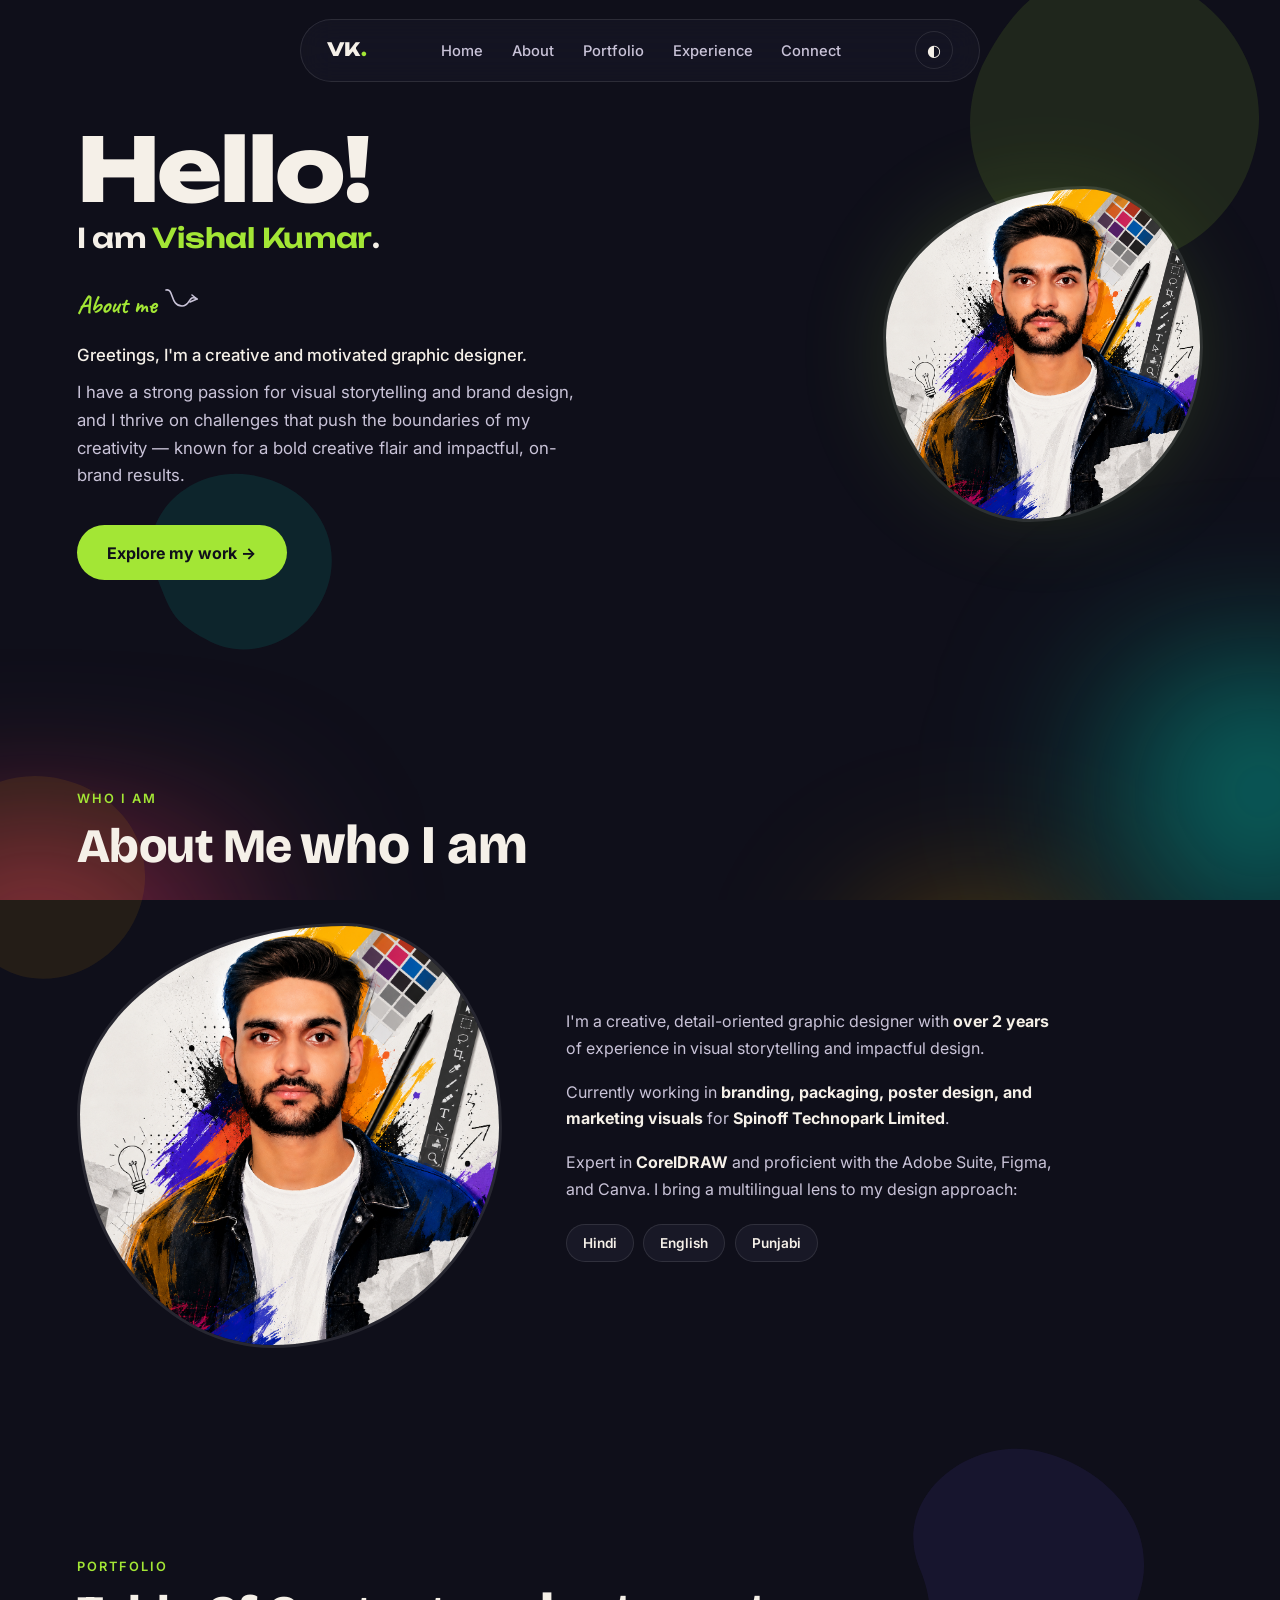
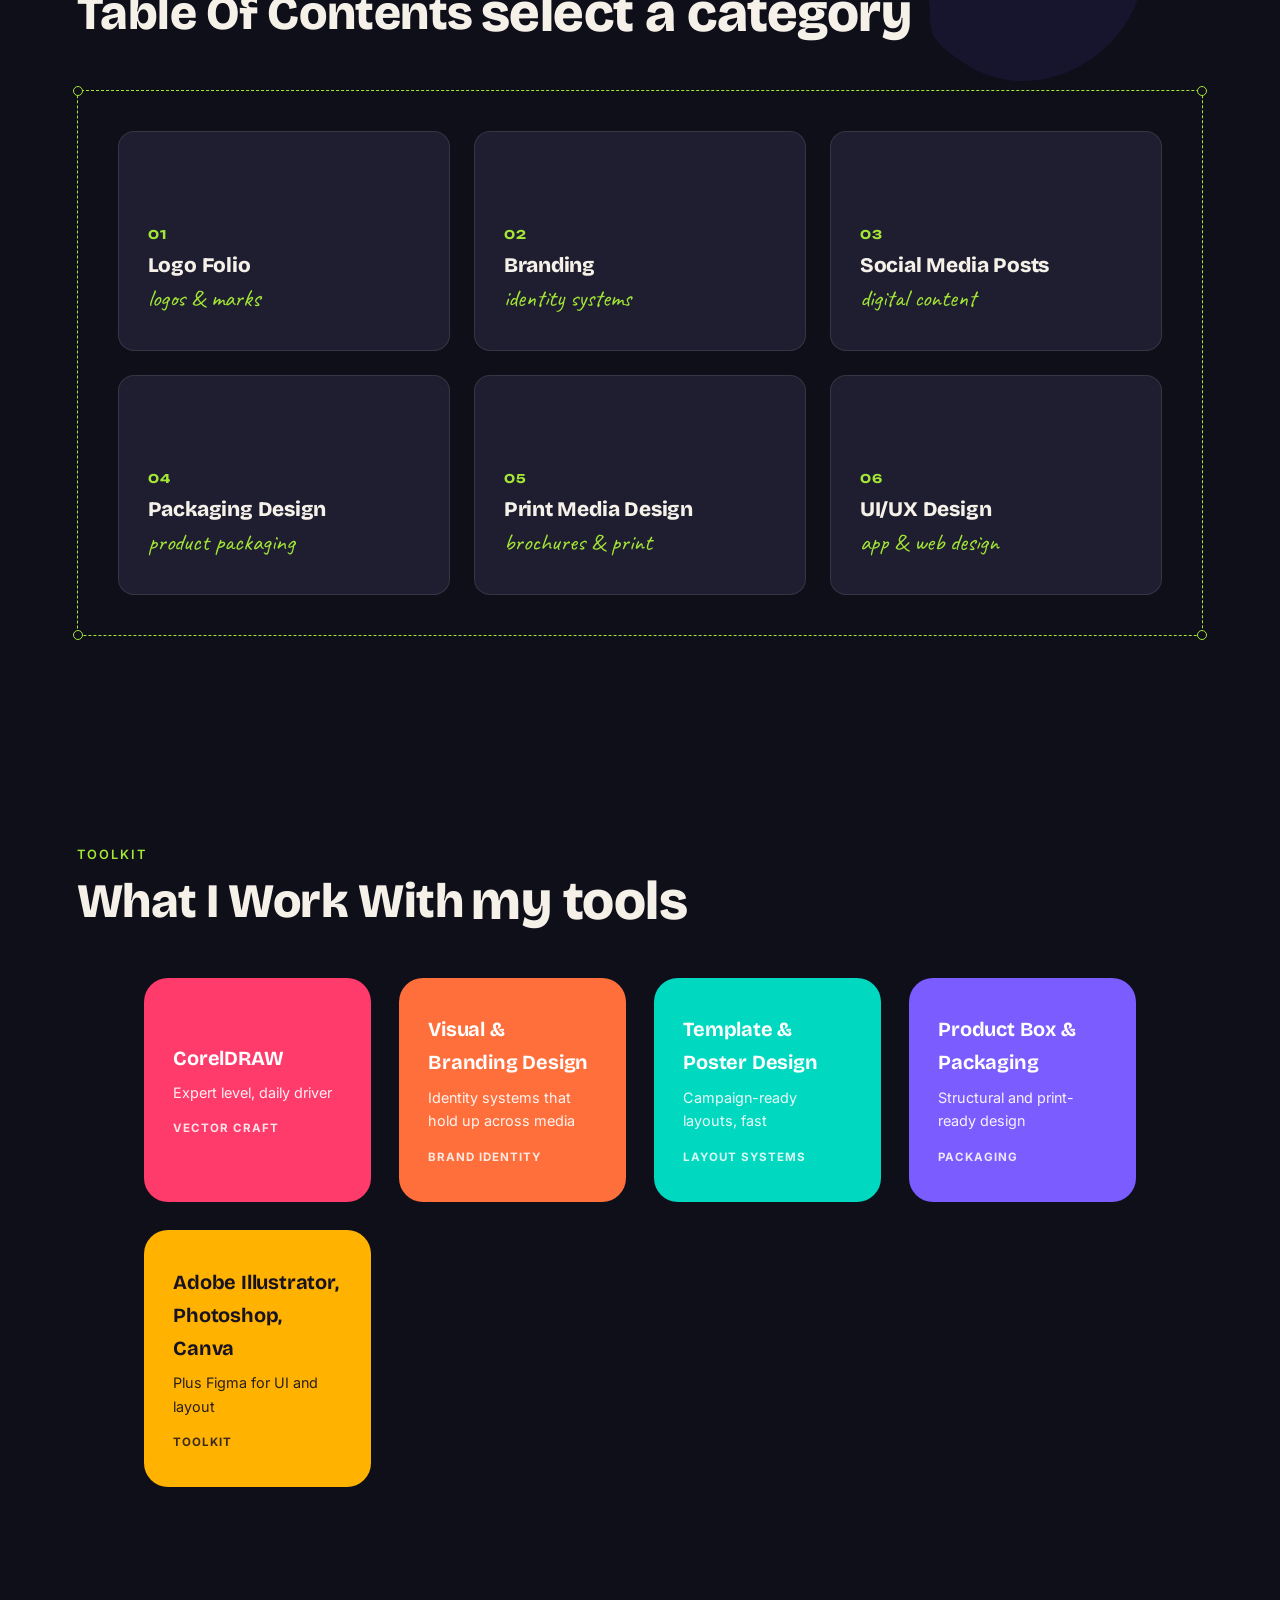
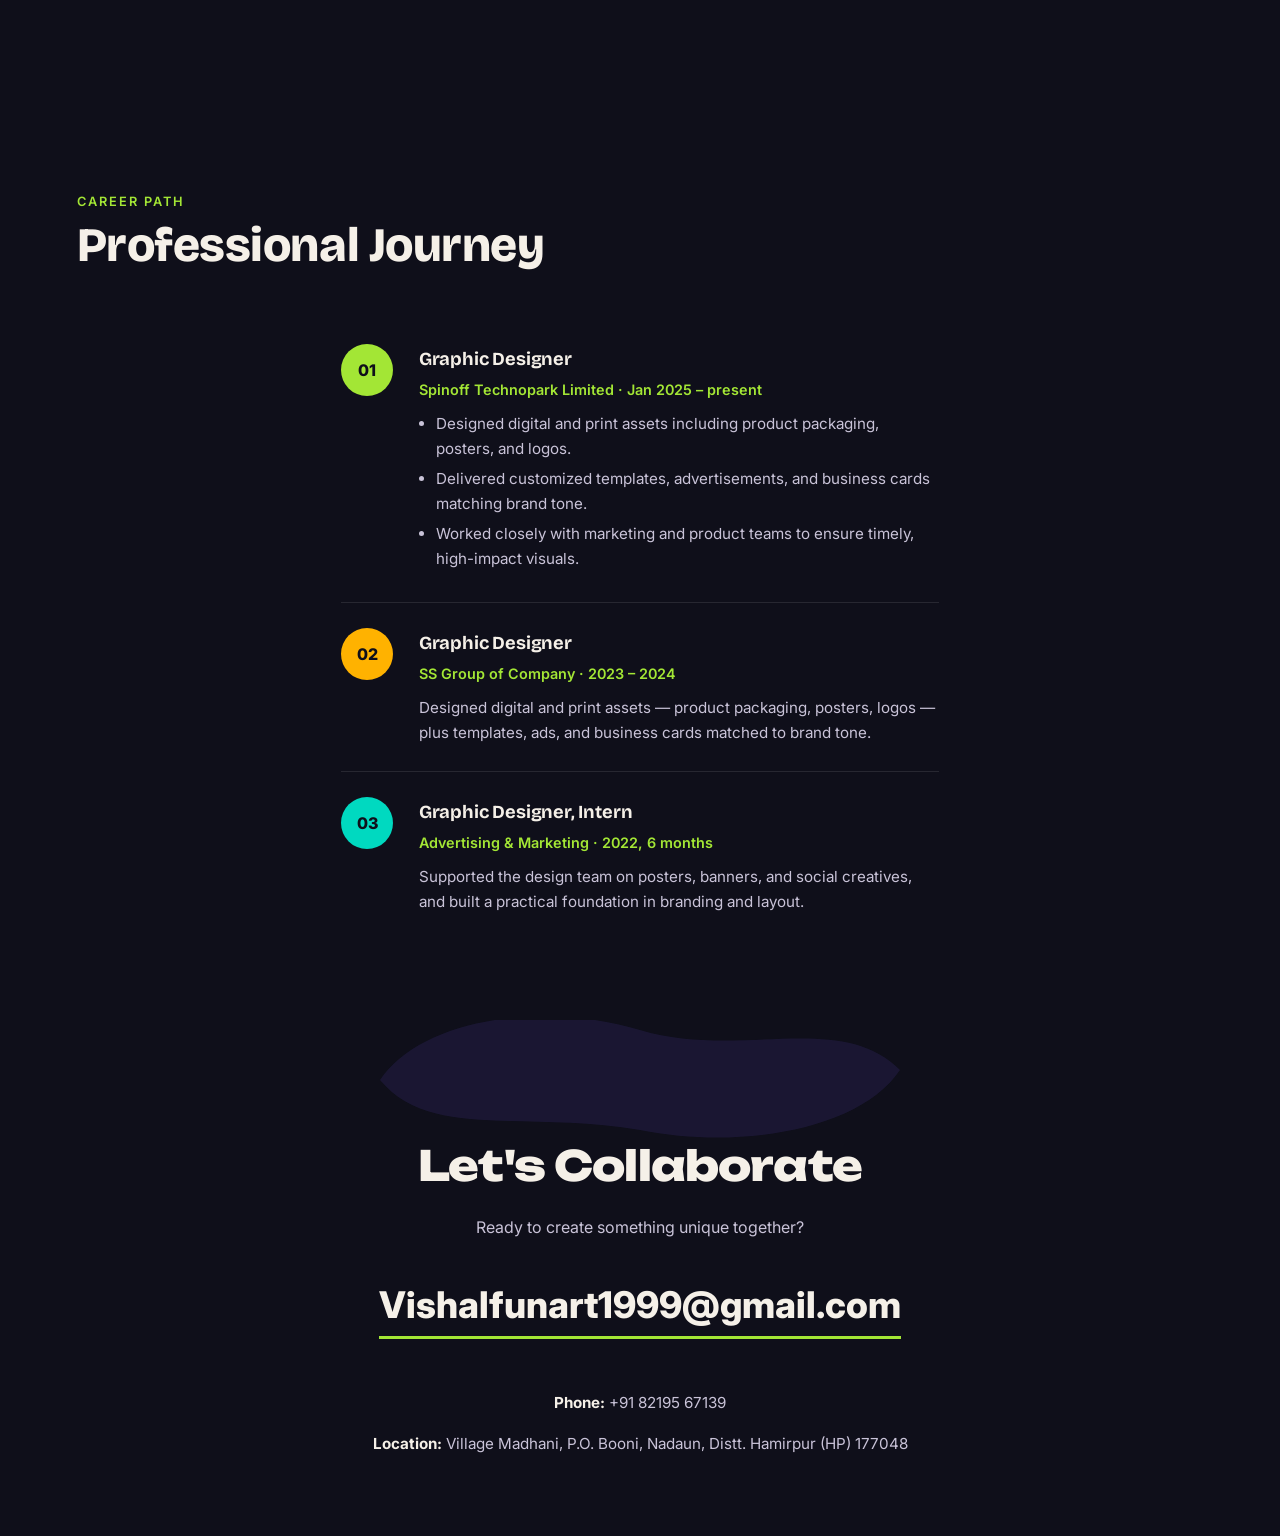
==== index.html @ ee41c8f8 "initial commit" ====
<!DOCTYPE html>
<html lang="en">
<head>
<meta charset="UTF-8">
<meta name="viewport" content="width=device-width, initial-scale=1.0">
<title>Vishal Kumar — Graphic Designer</title>
<link rel="preconnect" href="https://fonts.googleapis.com">
<link rel="preconnect" href="https://fonts.gstatic.com" crossorigin>
<link href="https://fonts.googleapis.com/css2?family=Bricolage+Grotesque:opsz,wght@12..96,400;12..96,600;12..96,800&family=Unbounded:wght@500;700;800&family=Caveat:wght@600;700&family=Inter:wght@400;500;600&display=swap" rel="stylesheet">
<link rel="stylesheet" href="styles.css">
</head>
<body>

<div class="bg-blobs" aria-hidden="true">
  <div class="bg-blob b1"></div>
  <div class="bg-blob b2"></div>
  <div class="bg-blob b3"></div>
  <div class="bg-blob b4"></div>
  <div class="bg-blob b5"></div>
</div>

<nav>
  <div class="logo funky">VK<span>.</span></div>
  <ul class="nav-links">
    <li><a href="index.html">Home</a></li>
    <li><a href="#about">About</a></li>
    <li><a href="#portfolio">Portfolio</a></li>
    <li><a href="#experience">Experience</a></li>
    <li><a href="#connect">Connect</a></li>
  </ul>
  <button class="theme-toggle" id="themeBtn" aria-label="Toggle light and dark mode">◐</button>
</nav>

<section id="home">
  <svg class="blob-decor" style="top:-60px;right:-80px;width:420px;height:420px;" viewBox="0 0 400 400"><path d="M40,120 C10,190 40,270 120,300 C200,330 280,280 300,200 C320,120 260,40 180,30 C110,22 70,60 40,120 Z" fill="var(--green)" opacity="0.12"/></svg>
  <svg class="blob-decor" style="bottom:-40px;left:10%;width:260px;height:260px;" viewBox="0 0 300 300"><path d="M30,150 C10,90 70,30 140,40 C210,50 250,110 230,170 C210,230 140,260 90,230 C50,208 50,200 30,150 Z" fill="var(--teal)" opacity="0.12"/></svg>
  <div class="hero-grid fade-up">
    <div class="hero-text">
      <h1 class="funky hero-title">Hello!</h1>
      <p class="hero-iam funky">I am <span class="name-cycle"><span class="name" style="--i:0">Vishal Kumar</span><span class="name" style="--i:1">विशाल कुमार</span><span class="name" style="--i:2">ਵਿਸ਼ਾਲ ਕੁਮਾਰ</span><span class="name" style="--i:3">وشال کمار</span><span class="name" style="--i:4">विशाल कुमार</span><span class="name" style="--i:5">ヴィシャル・クマール</span></span>.</p>
      <div class="hero-label-row">
        <span class="hero-label">About me</span>
        <svg width="42" height="42" viewBox="0 0 42 42" aria-hidden="true">
          <path d="M4,6 C12,4 8,22 20,22 C29,22 26,10 35,15" fill="none" stroke="var(--text-dim)" stroke-width="1.6" stroke-linecap="round"/>
          <path d="M30,11 L35,15 L28,18" fill="none" stroke="var(--text-dim)" stroke-width="1.6" stroke-linecap="round" stroke-linejoin="round"/>
        </svg>
      </div>
      <p class="hero-desc">Greetings, I'm a creative and motivated graphic designer.</p>
      <p class="hero-sub">I have a strong passion for visual storytelling and brand design, and I thrive on challenges that push the boundaries of my creativity — known for a bold creative flair and impactful, on-brand results.</p>
      <a href="#portfolio" class="cta-btn">Explore my work →</a>
    </div>
    <div class="hero-photo-wrap">
      <div class="hero-glow"></div>
      <div class="hero-photo">
        <img src="headshot.png" alt="Portrait of Vishal Kumar">
      </div>
    </div>
  </div>
</section>

<section id="about">
  <svg class="blob-decor" style="top:10%;left:-100px;width:300px;height:300px;" viewBox="0 0 300 300"><path d="M40,150 C20,90 80,30 150,40 C220,50 260,110 240,170 C220,230 150,260 100,230 C60,208 60,210 40,150 Z" fill="var(--amber)" opacity="0.1"/></svg>
  <div class="section-header fade-up">
    <p class="eyebrow">Who I am</p>
    <h2>About Me <span class="script-label">who I am</span></h2>
  </div>
  <div class="about-grid fade-up">
    <div class="blob-frame">
      <img src="headshot.png" alt="Portrait of Vishal Kumar">
    </div>
    <div class="about-copy">
      <p>I'm a creative, detail-oriented graphic designer with <strong>over 2 years</strong> of experience in visual storytelling and impactful design.</p>
      <p>Currently working in <strong>branding, packaging, poster design, and marketing visuals</strong> for <strong>Spinoff Technopark Limited</strong>.</p>
      <p>Expert in <strong>CorelDRAW</strong> and proficient with the Adobe Suite, Figma, and Canva. I bring a multilingual lens to my design approach:</p>
      <div class="langs">
        <span class="lang-pill">Hindi</span>
        <span class="lang-pill">English</span>
        <span class="lang-pill">Punjabi</span>
      </div>
    </div>
  </div>
</section>

<section id="portfolio">
  <svg class="blob-decor" style="top:-20px;right:5%;width:350px;height:350px;" viewBox="0 0 400 400"><path d="M60,180 C30,100 120,30 200,50 C280,70 340,140 310,220 C280,300 180,340 110,290 C50,250 90,250 60,180 Z" fill="var(--purple)" opacity="0.1"/></svg>
  <div class="section-header fade-up">
    <p class="eyebrow">Portfolio</p>
    <h2>Table Of Contents <span class="script-label">select a category</span></h2>
  </div>
  <div class="selection-frame fade-up">
    <span class="handle tl"></span>
    <span class="handle tr"></span>
    <span class="handle bl"></span>
    <span class="handle br"></span>
    <div class="toc-grid">
      <a href="logo-folio.html" class="toc-card">
        <span class="toc-number">01</span>
        <h3 class="toc-title">Logo Folio</h3>
        <span class="toc-script">logos & marks</span>
      </a>
      <a href="branding.html" class="toc-card">
        <span class="toc-number">02</span>
        <h3 class="toc-title">Branding</h3>
        <span class="toc-script">identity systems</span>
      </a>
      <a href="social-media.html" class="toc-card">
        <span class="toc-number">03</span>
        <h3 class="toc-title">Social Media Posts</h3>
        <span class="toc-script">digital content</span>
      </a>
      <a href="packaging.html" class="toc-card">
        <span class="toc-number">04</span>
        <h3 class="toc-title">Packaging Design</h3>
        <span class="toc-script">product packaging</span>
      </a>
      <a href="print-media.html" class="toc-card">
        <span class="toc-number">05</span>
        <h3 class="toc-title">Print Media Design</h3>
        <span class="toc-script">brochures & print</span>
      </a>
      <a href="ui-ux.html" class="toc-card">
        <span class="toc-number">06</span>
        <h3 class="toc-title">UI/UX Design</h3>
        <span class="toc-script">app & web design</span>
      </a>
    </div>
  </div>
</section>

<section id="skills">
  <div class="section-header fade-up">
    <p class="eyebrow">Toolkit</p>
    <h2>What I Work With <span class="script-label">my tools</span></h2>
  </div>
  <div class="skills-grid fade-up">
    <div class="skill-card">
      <h3>CorelDRAW</h3>
      <p>Expert level, daily driver</p>
      <span class="skill-tag">Vector craft</span>
    </div>
    <div class="skill-card">
      <h3>Visual & Branding Design</h3>
      <p>Identity systems that hold up across media</p>
      <span class="skill-tag">Brand identity</span>
    </div>
    <div class="skill-card">
      <h3>Template & Poster Design</h3>
      <p>Campaign-ready layouts, fast</p>
      <span class="skill-tag">Layout systems</span>
    </div>
    <div class="skill-card">
      <h3>Product Box & Packaging</h3>
      <p>Structural and print-ready design</p>
      <span class="skill-tag">Packaging</span>
    </div>
    <div class="skill-card">
      <h3>Adobe Illustrator, Photoshop, Canva</h3>
      <p>Plus Figma for UI and layout</p>
      <span class="skill-tag">Toolkit</span>
    </div>
  </div>
</section>

<section id="experience">
  <div class="section-header fade-up">
    <p class="eyebrow">Career path</p>
    <h2>Professional Journey</h2>
  </div>
  <div class="timeline fade-up">
    <div class="timeline-item">
      <div class="node">01</div>
      <div class="timeline-content">
        <h3>Graphic Designer</h3>
        <p class="role-meta">Spinoff Technopark Limited · Jan 2025 – present</p>
        <ul class="desc-list">
          <li>Designed digital and print assets including product packaging, posters, and logos.</li>
          <li>Delivered customized templates, advertisements, and business cards matching brand tone.</li>
          <li>Worked closely with marketing and product teams to ensure timely, high-impact visuals.</li>
        </ul>
      </div>
    </div>
    <div class="timeline-item">
      <div class="node">02</div>
      <div class="timeline-content">
        <h3>Graphic Designer</h3>
        <p class="role-meta">SS Group of Company · 2023 – 2024</p>
        <p class="desc">Designed digital and print assets — product packaging, posters, logos — plus templates, ads, and business cards matched to brand tone.</p>
      </div>
    </div>
    <div class="timeline-item">
      <div class="node">03</div>
      <div class="timeline-content">
        <h3>Graphic Designer, Intern</h3>
        <p class="role-meta">Advertising & Marketing · 2022, 6 months</p>
        <p class="desc">Supported the design team on posters, banners, and social creatives, and built a practical foundation in branding and layout.</p>
      </div>
    </div>
  </div>
</section>

<footer id="connect">
  <svg class="blob-decor" style="top:-40px;left:50%;transform:translateX(-50%);width:600px;height:200px;" viewBox="0 0 600 200"><path d="M40,100 C80,40 200,20 300,50 C400,80 500,30 560,90 C520,150 400,170 300,150 C180,130 90,160 40,100 Z" fill="var(--purple)" opacity="0.12"/></svg>
  <div class="footer-inner fade-up">
    <h2 class="funky">Let's Collaborate</h2>
    <p class="sub">Ready to create something unique together?</p>
    <a href="mailto:Vishalfunart1999@gmail.com" class="email-link">Vishalfunart1999@gmail.com</a>
    <p class="contact-meta"><strong>Phone:</strong> +91 82195 67139</p>
    <p class="contact-meta"><strong>Location:</strong> Village Madhani, P.O. Booni, Nadaun, Distt. Hamirpur (HP) 177048</p>
  </div>
</footer>

<script src="script.js"></script>
</body>
</html>
---- styles.css ----
/* ============================================
   VISHAL KUMAR — PORTFOLIO STYLES
   Dark theme + animated blobs + reference layout
   ============================================ */

:root {
  --ink: #0f0f1a;
  --paper: #fdf6ec;
  --green: #a3e635;
  --green-dim: #7cb81a;
  --pink: #ff3b6b;
  --amber: #ffb200;
  --teal: #00d9c0;
  --purple: #7b5cff;
  --orange: #ff6f3c;
  --text: #f5f0e8;
  --text-dim: #c9c3d8;
  --bg: var(--ink);
  --surface: #181826;
  --surface-card: #1e1e30;
  --border: rgba(255, 255, 255, 0.1);
  --tr: 0.4s cubic-bezier(0.4, 0, 0.2, 1);
}

.light {
  --bg: var(--paper);
  --text: #181321;
  --text-dim: #5b5468;
  --surface: #ffffff;
  --surface-card: #f5f0e8;
  --border: rgba(0, 0, 0, 0.08);
}

html { scroll-behavior: smooth; }

* { margin: 0; padding: 0; box-sizing: border-box; }

body {
  background: var(--bg);
  color: var(--text);
  font-family: 'Inter', sans-serif;
  line-height: 1.65;
  overflow-x: hidden;
  transition: background var(--tr), color var(--tr);
}

h1, h2, h3, .display {
  font-family: 'Bricolage Grotesque', sans-serif;
  letter-spacing: -0.01em;
}
.funky {
  font-family: 'Unbounded', sans-serif;
  letter-spacing: -0.02em;
}
.script {
  font-family: 'Caveat', cursive;
  color: var(--green);
}
a { text-decoration: none; color: inherit; }
img { display: block; max-width: 100%; }

/* ---------- animated background blobs ---------- */
.bg-blobs {
  position: fixed;
  inset: 0;
  z-index: 0;
  overflow: hidden;
  pointer-events: none;
}
.bg-blob {
  position: absolute;
  filter: blur(70px);
  opacity: 0.55;
  mix-blend-mode: screen;
  will-change: transform, border-radius;
}
.light .bg-blob { mix-blend-mode: multiply; opacity: 0.35; }

.bg-blob.b1 {
  width: 420px; height: 460px; top: 90%; left: -8%;
  background: radial-gradient(circle at 30% 30%, var(--pink), transparent 70%);
  animation: rise1 34s ease-in-out infinite;
}
.bg-blob.b2 {
  width: 360px; height: 400px; top: 70%; right: -10%;
  background: radial-gradient(circle at 60% 40%, var(--teal), transparent 70%);
  animation: rise2 42s ease-in-out infinite;
  animation-delay: -14s;
}
.bg-blob.b3 {
  width: 320px; height: 350px; top: 110%; left: 8%;
  background: radial-gradient(circle at 40% 60%, var(--purple), transparent 70%);
  animation: rise3 38s ease-in-out infinite;
  animation-delay: -26s;
}
.bg-blob.b4 {
  width: 300px; height: 330px; top: 95%; right: 12%;
  background: radial-gradient(circle at 50% 50%, var(--amber), transparent 70%);
  animation: rise1 46s ease-in-out infinite;
  animation-delay: -8s;
}
.bg-blob.b5 {
  width: 260px; height: 290px; top: 120%; left: 42%;
  background: radial-gradient(circle at 50% 50%, var(--orange), transparent 70%);
  animation: rise2 30s ease-in-out infinite;
  animation-delay: -20s;
}

@keyframes rise1 {
  0%   { transform: translateY(0) translateX(0) scale(0.9); border-radius: 63% 37% 54% 46% / 55% 48% 52% 45%; }
  25%  { transform: translateY(-60vh) translateX(40px) scale(1.05); border-radius: 48% 52% 38% 62% / 60% 42% 58% 40%; }
  50%  { transform: translateY(-120vh) translateX(-30px) scale(1); border-radius: 55% 45% 60% 40% / 45% 55% 45% 55%; }
  75%  { transform: translateY(-180vh) translateX(20px) scale(0.95); border-radius: 40% 60% 45% 55% / 55% 45% 60% 40%; }
  100% { transform: translateY(-240vh) translateX(0) scale(0.9); border-radius: 63% 37% 54% 46% / 55% 48% 52% 45%; }
}
@keyframes rise2 {
  0%   { transform: translateY(0) translateX(0) scale(1); border-radius: 45% 55% 48% 52% / 55% 45% 55% 45%; }
  30%  { transform: translateY(-70vh) translateX(-50px) scale(0.92); border-radius: 60% 40% 55% 45% / 40% 60% 40% 60%; }
  60%  { transform: translateY(-140vh) translateX(35px) scale(1.08); border-radius: 38% 62% 40% 60% / 58% 42% 60% 40%; }
  100% { transform: translateY(-220vh) translateX(0) scale(1); border-radius: 45% 55% 48% 52% / 55% 45% 55% 45%; }
}
@keyframes rise3 {
  0%   { transform: translateY(0) translateX(0) scale(0.95); border-radius: 55% 45% 60% 40% / 45% 55% 45% 55%; }
  35%  { transform: translateY(-80vh) translateX(45px) scale(1.1); border-radius: 42% 58% 45% 55% / 60% 40% 58% 42%; }
  70%  { transform: translateY(-160vh) translateX(-25px) scale(0.9); border-radius: 58% 42% 50% 50% / 42% 58% 42% 58%; }
  100% { transform: translateY(-230vh) translateX(0) scale(0.95); border-radius: 55% 45% 60% 40% / 45% 55% 45% 55%; }
}
@media (prefers-reduced-motion: reduce) {
  .bg-blob { animation: none; }
}

/* ---------- navigation ---------- */
nav {
  position: fixed;
  top: 1.2rem;
  left: 50%;
  transform: translateX(-50%);
  width: min(680px, 92%);
  display: flex;
  justify-content: space-between;
  align-items: center;
  padding: 0.7rem 1.6rem;
  background: color-mix(in srgb, var(--surface) 60%, transparent);
  border: 1px solid var(--border);
  border-radius: 100px;
  z-index: 1000;
  backdrop-filter: blur(16px) saturate(140%);
  -webkit-backdrop-filter: blur(16px) saturate(140%);
}
.logo {
  font-weight: 800;
  font-size: 1.15rem;
  letter-spacing: 0.5px;
}
.logo span { color: var(--green); }
.nav-links {
  display: flex;
  gap: 1.8rem;
  list-style: none;
}
.nav-links a {
  font-size: 0.92rem;
  font-weight: 500;
  color: var(--text-dim);
  transition: color var(--tr);
  position: relative;
  white-space: nowrap;
  padding-bottom: 2px;
}
.nav-links a:hover { color: var(--green); }
.nav-links a.active { color: var(--green); }
.nav-links a.active::after {
  content: '';
  position: absolute;
  left: 0;
  right: 0;
  bottom: -6px;
  height: 3px;
  background: var(--green);
  border-radius: 100px;
}
.theme-toggle {
  width: 38px; height: 38px; border-radius: 50%;
  border: 1px solid var(--border);
  background: transparent;
  color: var(--text);
  cursor: pointer;
  font-size: 1rem;
  display: flex;
  align-items: center;
  justify-content: center;
  transition: transform var(--tr);
}
.theme-toggle:hover { transform: rotate(20deg); }

/* ---------- sections ---------- */
section {
  padding: 8rem 6% 5rem;
  position: relative;
  z-index: 1;
  min-height: 60vh;
  display: flex;
  flex-direction: column;
  justify-content: center;
  scroll-margin-top: 6.5rem;
}
.section-header {
  margin-bottom: 3rem;
  position: relative;
  z-index: 2;
}
.section-header h2 {
  font-size: clamp(2rem, 5vw, 3rem);
  font-weight: 800;
  line-height: 1.05;
  display: flex;
  align-items: center;
  flex-wrap: wrap;
  gap: 0.5rem;
}
.section-header .script-label {
  font-size: clamp(2.2rem, 5vw, 3.4rem);
  margin-left: 0;
  position: static;
  top: auto;
}
.eyebrow {
  font-size: 0.8rem;
  font-weight: 600;
  letter-spacing: 2px;
  text-transform: uppercase;
  color: var(--green);
  margin-bottom: 0.5rem;
}

/* ---------- fade-in animation ---------- */
.fade-up {
  opacity: 0;
  transform: translateY(30px);
  transition: opacity 0.8s ease, transform 0.8s ease;
}
.fade-up.visible {
  opacity: 1;
  transform: translateY(0);
}

/* ---------- hero ---------- */
#home {
  align-items: flex-start;
}
.hero-grid {
  position: relative;
  z-index: 2;
  display: flex;
  align-items: center;
  justify-content: space-between;
  gap: 3rem;
  width: 100%;
}
.hero-text { flex: 1 1 520px; max-width: 600px; }
.hero-title {
  font-size: clamp(3rem, 8vw, 5.5rem);
  font-weight: 800;
  line-height: 0.95;
  letter-spacing: -0.02em;
}
.hero-iam {
  font-size: clamp(1.3rem, 3vw, 1.7rem);
  font-weight: 600;
  margin-top: 0.3rem;
  letter-spacing: -0.01em;
}
.hero-label-row {
  display: flex;
  align-items: center;
  gap: 0.3rem;
  margin-top: 1.4rem;
}
.hero-label {
  font-family: 'Caveat', cursive;
  font-size: 1.6rem;
  font-weight: 700;
  color: var(--green);
}
.hero-desc {
  font-weight: 500;
  font-size: 1.05rem;
  margin-top: 1rem;
  color: var(--text);
}
.hero-sub {
  font-size: 1.05rem;
  color: var(--text-dim);
  max-width: 500px;
  margin-top: 0.6rem;
}
.hero-photo-wrap {
  position: relative;
  flex: 0 0 auto;
  width: min(320px, 38vw);
  aspect-ratio: 1 / 1.05;
}
.hero-glow {
  position: absolute;
  inset: -26px;
  z-index: 0;
  background: radial-gradient(circle, var(--green), transparent 70%);
  filter: blur(45px);
  opacity: 0.4;
  border-radius: 63% 37% 54% 46% / 45% 48% 52% 55%;
}
.hero-photo {
  position: relative;
  z-index: 1;
  width: 100%;
  height: 100%;
  overflow: hidden;
  border-radius: 63% 37% 54% 46% / 45% 48% 52% 55%;
  border: 3px solid var(--border);
}
.hero-photo img {
  width: 100%;
  height: 100%;
  object-fit: cover;
}
.cta-btn {
  display: inline-flex;
  align-items: center;
  gap: 0.5rem;
  margin-top: 2.2rem;
  padding: 0.9rem 1.9rem;
  background: var(--green);
  color: var(--ink);
  font-weight: 700;
  border-radius: 100px;
  font-size: 1rem;
  transition: transform var(--tr), box-shadow var(--tr);
}
.cta-btn:hover {
  transform: translateY(-2px);
  box-shadow: 0 8px 30px rgba(163, 230, 53, 0.3);
}

/* ---------- about ---------- */
.about-grid {
  display: grid;
  grid-template-columns: 0.8fr 1.2fr;
  gap: 4rem;
  align-items: center;
  position: relative;
  z-index: 2;
}
.blob-frame {
  width: 100%;
  aspect-ratio: 1 / 1;
  border-radius: 63% 37% 54% 46% / 45% 48% 52% 55%;
  position: relative;
  overflow: hidden;
  border: 3px solid var(--border);
}
.blob-frame img {
  width: 100%;
  height: 100%;
  object-fit: cover;
}
.blob-frame::after {
  content: '';
  position: absolute;
  inset: -14px;
  border: 2px dashed var(--green);
  border-radius: 45% 55% 48% 52% / 55% 45% 55% 45%;
  z-index: -1;
}
.about-copy p {
  margin-bottom: 1.1rem;
  color: var(--text-dim);
  max-width: 500px;
}
.about-copy strong { color: var(--text); }
.langs {
  display: flex;
  gap: 0.6rem;
  margin-top: 1.4rem;
  flex-wrap: wrap;
}
.lang-pill {
  padding: 0.4rem 1rem;
  border-radius: 100px;
  font-size: 0.85rem;
  font-weight: 600;
  background: var(--surface);
  border: 1px solid var(--border);
}

/* ---------- table of contents grid ---------- */
.toc-grid {
  display: grid;
  grid-template-columns: repeat(3, 1fr);
  gap: 1.5rem;
  position: relative;
  z-index: 2;
}
.toc-card {
  position: relative;
  display: flex;
  flex-direction: column;
  justify-content: flex-end;
  padding: 1.8rem;
  min-height: 220px;
  border-radius: 16px;
  background: var(--surface-card);
  border: 1px solid var(--border);
  overflow: hidden;
  transition: transform var(--tr), border-color var(--tr);
  cursor: pointer;
}
.toc-card:hover {
  transform: translateY(-4px);
  border-color: var(--green);
}
.toc-card .toc-number {
  font-family: 'Unbounded', sans-serif;
  font-size: 0.75rem;
  font-weight: 700;
  color: var(--green);
  margin-bottom: 0.6rem;
  letter-spacing: 1px;
}
.toc-card .toc-title {
  font-family: 'Bricolage Grotesque', sans-serif;
  font-size: 1.3rem;
  font-weight: 800;
  line-height: 1.2;
  margin-bottom: 0.15rem;
}
.toc-card .toc-script {
  font-family: 'Caveat', cursive;
  font-size: 1.5rem;
  color: var(--green);
  position: relative;
  top: -0.1em;
}
.toc-card .toc-thumb {
  position: absolute;
  top: 0;
  right: 0;
  width: 100px;
  height: 100px;
  opacity: 0.15;
  object-fit: contain;
}
.toc-card a {
  position: absolute;
  inset: 0;
  z-index: 3;
}

/* ---------- selection frame (dashed border + corner dots) ---------- */
.selection-frame {
  position: relative;
  border: 1.5px dashed var(--green);
  border-radius: 4px;
  padding: 2.5rem;
}
.selection-frame .handle {
  position: absolute;
  width: 10px;
  height: 10px;
  border-radius: 50%;
  border: 1.5px solid var(--green);
  background: var(--bg);
  z-index: 5;
}
.selection-frame .handle.tl { top: -5px; left: -5px; }
.selection-frame .handle.tr { top: -5px; right: -5px; }
.selection-frame .handle.bl { bottom: -5px; left: -5px; }
.selection-frame .handle.br { bottom: -5px; right: -5px; }

/* ---------- skills grid ---------- */
.skills-grid {
  display: grid;
  grid-template-columns: repeat(auto-fit, minmax(220px, 1fr));
  gap: 1.8rem;
  padding: 0 6% 6rem;
  position: relative;
  z-index: 2;
}
.skill-card {
  padding: 2.2rem 1.8rem;
  color: #fff;
  border-radius: 24px;
  transition: transform var(--tr);
  min-height: 190px;
  display: flex;
  flex-direction: column;
  justify-content: center;
}
.skill-card:nth-child(1) { background: var(--pink); }
.skill-card:nth-child(2) { background: var(--orange); }
.skill-card:nth-child(3) { background: var(--teal); }
.skill-card:nth-child(4) { background: var(--purple); }
.skill-card:nth-child(5) { background: var(--amber); color: #181321; }
.skill-card:hover { transform: translateY(-6px) rotate(-1deg); }
.skill-card h3 { font-size: 1.25rem; margin-bottom: 0.4rem; }
.skill-card p { font-size: 0.9rem; opacity: 0.92; }
.skill-tag {
  display: inline-block;
  margin-top: 0.9rem;
  font-size: 0.72rem;
  font-weight: 700;
  letter-spacing: 1px;
  text-transform: uppercase;
  opacity: 0.85;
}

/* ---------- experience timeline ---------- */
.timeline {
  max-width: 760px;
  margin: 0 auto;
  position: relative;
  z-index: 2;
}
.timeline-item {
  display: flex;
  gap: 1.6rem;
  padding: 1.6rem 0;
  border-bottom: 1px solid var(--border);
}
.timeline-item:last-child { border-bottom: none; }
.node {
  width: 52px;
  height: 52px;
  flex-shrink: 0;
  border-radius: 50%;
  display: flex;
  align-items: center;
  justify-content: center;
  color: #fff;
  font-weight: 800;
  font-size: 1rem;
}
.timeline-item:nth-child(1) .node { background: var(--green); color: var(--ink); }
.timeline-item:nth-child(2) .node { background: var(--amber); color: var(--ink); }
.timeline-item:nth-child(3) .node { background: var(--teal); color: var(--ink); }
.timeline-content h3 { font-size: 1.15rem; margin-bottom: 0.2rem; }
.timeline-content .role-meta {
  color: var(--green);
  font-weight: 600;
  font-size: 0.9rem;
  margin-bottom: 0.6rem;
}
.timeline-content p.desc {
  color: var(--text-dim);
  font-size: 0.95rem;
  max-width: 520px;
}
.timeline-content ul.desc-list {
  color: var(--text-dim);
  font-size: 0.95rem;
  max-width: 520px;
  padding-left: 1.1rem;
}
.timeline-content ul.desc-list li { margin-bottom: 0.3rem; }

/* ---------- footer ---------- */
footer {
  padding: 7rem 6% 5rem;
  text-align: center;
  position: relative;
  z-index: 1;
  overflow: hidden;
}
.footer-inner { position: relative; z-index: 2; }
footer h2 { font-size: 2.6rem; font-weight: 800; }
footer p.sub { color: var(--text-dim); margin-top: 0.8rem; }
.email-link {
  display: inline-block;
  margin: 2.2rem 0;
  font-size: clamp(1.4rem, 4vw, 2.3rem);
  font-weight: 800;
  color: var(--text);
  border-bottom: 3px solid var(--green);
  transition: color var(--tr);
}
.email-link:hover { color: var(--green); }
.contact-meta {
  color: var(--text-dim);
  font-size: 0.95rem;
  margin-top: 1rem;
}
.contact-meta strong { color: var(--text); }

/* ---------- sub-page shared styles ---------- */
.page-header {
  padding: 10rem 6% 4rem;
  position: relative;
  z-index: 2;
}
.page-header h1 {
  font-size: clamp(2.5rem, 7vw, 4.5rem);
  font-weight: 800;
  line-height: 1.05;
  display: inline;
}
.page-header .script-label {
  font-family: 'Caveat', cursive;
  font-size: clamp(2.8rem, 7vw, 5rem);
  color: var(--green);
  margin-left: 0.5rem;
  position: relative;
  top: -0.05em;
}
.page-header .page-desc {
  color: var(--text-dim);
  font-size: 1.1rem;
  max-width: 600px;
  margin-top: 1rem;
}
.back-link {
  display: inline-flex;
  align-items: center;
  gap: 0.5rem;
  margin-top: 1.5rem;
  color: var(--green);
  font-weight: 600;
  font-size: 0.95rem;
  transition: gap var(--tr);
}
.back-link:hover { gap: 0.8rem; }

/* ---------- project grid (sub-pages) ---------- */
.project-grid {
  display: grid;
  grid-template-columns: repeat(auto-fit, minmax(300px, 1fr));
  gap: 2rem;
  padding: 0 6% 6rem;
  position: relative;
  z-index: 2;
}
.project-card {
  border-radius: 16px;
  overflow: hidden;
  background: var(--surface-card);
  border: 1px solid var(--border);
  transition: transform var(--tr), border-color var(--tr);
}
.project-card:hover {
  transform: translateY(-4px);
  border-color: var(--green);
}
.project-card .card-img {
  width: 100%;
  aspect-ratio: 4 / 3;
  background: color-mix(in srgb, var(--green) 10%, var(--surface));
  display: flex;
  align-items: center;
  justify-content: center;
  overflow: hidden;
  position: relative;
}
.project-card .card-img img {
  width: 100%;
  height: 100%;
  object-fit: cover;
}
.project-card .card-img .placeholder-text {
  font-family: 'Caveat', cursive;
  font-size: 1.2rem;
  color: var(--green);
  opacity: 0.5;
}
.project-card .card-body {
  padding: 1.4rem 1.6rem;
}
.project-card .card-body h3 {
  font-size: 1.15rem;
  margin-bottom: 0.3rem;
}
.project-card .card-body p {
  color: var(--text-dim);
  font-size: 0.9rem;
}
.project-card .card-tag {
  display: inline-block;
  margin-top: 0.8rem;
  padding: 0.25rem 0.8rem;
  border-radius: 100px;
  font-size: 0.72rem;
  font-weight: 700;
  letter-spacing: 1px;
  text-transform: uppercase;
  background: color-mix(in srgb, var(--green) 15%, transparent);
  color: var(--green);
}

/* ---------- case study layout ---------- */
.case-study {
  display: grid;
  grid-template-columns: 1fr 1fr;
  gap: 3rem;
  padding: 3rem 6%;
  position: relative;
  z-index: 2;
  align-items: center;
}
.case-study:nth-child(even) { direction: rtl; }
.case-study:nth-child(even) > * { direction: ltr; }
.case-info h3 {
  font-size: clamp(1.5rem, 3vw, 2rem);
  font-weight: 800;
  margin-bottom: 0.4rem;
}
.case-info .case-meta {
  color: var(--green);
  font-weight: 600;
  font-size: 0.9rem;
  margin-bottom: 1rem;
}
.case-info p {
  color: var(--text-dim);
  font-size: 0.95rem;
  margin-bottom: 0.8rem;
  max-width: 460px;
}
.case-info .features {
  display: flex;
  flex-wrap: wrap;
  gap: 0.5rem;
  margin-top: 1rem;
}
.case-info .features span {
  padding: 0.3rem 0.9rem;
  border-radius: 100px;
  font-size: 0.78rem;
  font-weight: 600;
  border: 1px solid var(--border);
  color: var(--text-dim);
}
.case-mockup {
  position: relative;
  display: flex;
  align-items: center;
  justify-content: center;
}
.case-mockup .mockup-placeholder {
  width: 100%;
  aspect-ratio: 4 / 3;
  background: var(--surface-card);
  border: 1px solid var(--border);
  border-radius: 16px;
  display: flex;
  align-items: center;
  justify-content: center;
  overflow: hidden;
  position: relative;
}
.case-mockup .mockup-placeholder .placeholder-text {
  font-family: 'Caveat', cursive;
  font-size: 1.3rem;
  color: var(--green);
  opacity: 0.4;
}
.case-mockup .mockup-placeholder img {
  width: 100%;
  height: 100%;
  object-fit: cover;
}

/* ---------- logo grid ---------- */
.logo-grid {
  display: grid;
  grid-template-columns: repeat(auto-fit, minmax(180px, 1fr));
  gap: 1.5rem;
  padding: 0 6% 6rem;
  position: relative;
  z-index: 2;
}
.logo-grid::after {
  content: '';
  position: fixed;
  inset: 0;
  background: rgba(15, 15, 26, 0.85);
  z-index: 9998;
  opacity: 0;
  pointer-events: none;
  transition: opacity 0.4s ease;
}
.logo-grid:has(.logo-item.expanded)::after {
  opacity: 1;
  pointer-events: auto;
}
.logo-item {
  aspect-ratio: 1;
  background: var(--surface-card);
  border: 1px solid var(--border);
  border-radius: 12px;
  display: flex;
  align-items: center;
  justify-content: center;
  overflow: hidden;
  cursor: pointer;
  transition: all 0.4s ease;
}
.logo-item img {
  width: 50%;
  height: 50%;
  object-fit: contain;
  transition: width 0.4s ease, height 0.4s ease;
}
.logo-item.expanded {
  position: fixed;
  top: 50%;
  left: 50%;
  z-index: 9999;
  width: 55vw;
  height: 55vw;
  max-height: 80vh;
  aspect-ratio: 1;
  transform: translate(-50%, -50%);
  border-color: var(--green);
  box-shadow: 0 20px 80px rgba(0, 0, 0, 0.5);
}
.logo-item.expanded img {
  width: 90%;
  height: 90%;
}
.logo-item .placeholder-text {
  font-family: 'Caveat', cursive;
  font-size: 1rem;
  color: var(--green);
  opacity: 0.4;
}

/* ---------- showcase grid (social / packaging / print) ---------- */
.showcase-grid {
  display: grid;
  grid-template-columns: repeat(auto-fit, minmax(280px, 1fr));
  gap: 2rem;
  padding: 0 6% 6rem;
  position: relative;
  z-index: 2;
}
.showcase-item {
  border-radius: 16px;
  overflow: hidden;
  background: var(--surface-card);
  border: 1px solid var(--border);
  transition: transform var(--tr), border-color var(--tr);
}
.showcase-item:hover {
  transform: translateY(-4px);
  border-color: var(--green);
}
.showcase-item .showcase-img {
  width: 100%;
  aspect-ratio: 1;
  background: color-mix(in srgb, var(--green) 8%, var(--surface));
  display: flex;
  align-items: center;
  justify-content: center;
}
.showcase-item .showcase-img img {
  width: 100%;
  height: 100%;
  object-fit: cover;
}
.showcase-item .showcase-body {
  padding: 1.2rem 1.4rem;
}
.showcase-item .showcase-body h3 {
  font-size: 1.05rem;
  margin-bottom: 0.2rem;
}
.showcase-item .showcase-body p {
  color: var(--text-dim);
  font-size: 0.85rem;
}

/* ---------- blob decorations (per page) ---------- */
.blob-decor {
  position: absolute;
  filter: blur(0px);
  z-index: 0;
  opacity: 0.9;
  pointer-events: none;
}

/* ---------- responsive ---------- */
@media (max-width: 1024px) {
  .toc-grid { grid-template-columns: repeat(2, 1fr); }
  .case-study { grid-template-columns: 1fr; }
  .case-study:nth-child(even) { direction: ltr; }
}
@media (max-width: 768px) {
  nav {
    width: 94%;
    padding: 0.6rem 1rem;
    gap: 0.6rem;
  }
  .nav-links {
    gap: 1.1rem;
    overflow-x: auto;
    -ms-overflow-style: none;
    scrollbar-width: none;
    mask-image: linear-gradient(to right, transparent, #000 12px, #000 calc(100% - 12px), transparent);
  }
  .nav-links::-webkit-scrollbar { display: none; }
  .nav-links a { font-size: 0.85rem; }
  .logo { font-size: 1rem; }
  .hero-grid {
    flex-direction: column-reverse;
    gap: 2.2rem;
  }
  .hero-photo-wrap { width: 220px; aspect-ratio: 1 / 1; }
  .about-grid { grid-template-columns: 1fr; }
  .toc-grid { grid-template-columns: 1fr; }
  section { padding: 7rem 6% 4rem; }
  .page-header { padding: 8rem 6% 3rem; }
  .selection-frame { padding: 1.5rem; }
  .page-header h1 { display: block; }
  .page-header .script-label { display: block; margin-left: 0; margin-top: 0.2rem; }
}

/* ---------- utility: placeholder text ---------- */
.placeholder-text {
  font-family: 'Caveat', cursive;
  font-size: 1.2rem;
  color: var(--green);
  opacity: 0.4;
  pointer-events: none;
}

/* ---------- name cycle animation ---------- */
.name-cycle {
  display: inline-block;
  position: relative;
}
.name-cycle .name {
  color: var(--green);
  white-space: nowrap;
}
.name-cycle .name + .name {
  position: absolute;
  top: 0;
  left: 0;
  opacity: 0;
  transform: translateY(8px);
  animation: nameCycle 15s ease-in-out infinite;
  animation-delay: calc(var(--i) * 2.5s);
}
.name-cycle .name:first-child {
  animation: nameCycle 15s ease-in-out infinite;
  animation-delay: 0s;
}
@keyframes nameCycle {
  0%, 17%, 100% { opacity: 0; transform: translateY(8px); }
  3%            { opacity: 1; transform: translateY(0); }
  14%           { opacity: 1; transform: translateY(0); }
}
@media (prefers-reduced-motion: reduce) {
  .name-cycle .name + .name {
    animation: none;
    opacity: 0;
  }
  .name-cycle .name:first-child {
    animation: none;
    opacity: 1;
    transform: none;
  }
}

/* ============================================
   FINIKE LITHIUM — BRAND IDENTITY CASE STUDY
   ============================================ */
.finike-page {
  --finike-navy: #061b38;
  --finike-ink: #06142c;
  --finike-blue: #0b2d58;
  --finike-orange: #ff7800;
  --finike-lime: #9bdc35;
  --finike-cloud: #f5f7fa;
  --finike-mist: #dfe8ef;
  background: var(--finike-cloud);
  color: var(--finike-ink);
  font-family: 'Manrope', sans-serif;
  line-height: 1.5;
}
.finike-page *, .finike-page *::before, .finike-page *::after { box-sizing: border-box; }
.finike-page h1, .finike-page h2, .finike-page h3, .finike-page p { margin: 0; }
.finike-page h1, .finike-page h2, .finike-page h3 { font-family: 'Space Grotesk', sans-serif; }
.finike-nav {
  position: absolute;
  inset: 0 0 auto;
  width: 100%;
  z-index: 5;
  display: flex;
  justify-content: space-between;
  align-items: center;
  padding: 1.8rem clamp(1.5rem, 6vw, 6rem);
  color: #fff;
}
.finike-nav-brand { font: 700 1.1rem/1 'Space Grotesk', sans-serif; letter-spacing: .06em; }
.finike-nav-brand span { color: var(--finike-lime); }
.finike-back { font-size: .75rem; font-weight: 800; text-transform: uppercase; letter-spacing: .11em; opacity: .9; }
.finike-back:hover { color: var(--finike-lime); }
.finike-hero {
  position: relative;
  isolation: isolate;
  min-height: min(760px, 100vh);
  padding: 9rem clamp(1.5rem, 8vw, 9rem) 5rem;
  overflow: hidden;
  display: grid;
  grid-template-columns: 1.06fr .94fr;
  align-items: center;
  gap: 3rem;
  background: var(--finike-navy);
  color: #fff;
}
.finike-hero::before {
  content: '';
  position: absolute;
  z-index: -1;
  width: min(68vw, 860px);
  height: min(68vw, 860px);
  right: -20%;
  top: -28%;
  border: 1px solid rgba(155, 220, 53, .25);
  border-radius: 50%;
  box-shadow: 0 0 0 75px rgba(155, 220, 53, .035), 0 0 0 150px rgba(155, 220, 53, .025);
}
.finike-hero::after { content: ''; position: absolute; z-index: -1; width: 47%; height: 100%; right: 0; top: 0; background: linear-gradient(135deg, rgba(11,45,88,.12), rgba(11,45,88,.8)); clip-path: polygon(25% 0,100% 0,100% 100%,0 100%); }
.finike-orbit { position: absolute; z-index: -1; border-radius: 50%; border: 1px solid rgba(255,255,255,.12); }
.finike-orbit-one { width: 38px; height: 38px; bottom: 20%; left: 7%; background: var(--finike-orange); border: 0; box-shadow: 0 0 35px rgba(255,120,0,.65); }
.finike-orbit-two { width: 340px; height: 340px; bottom: -245px; left: 31%; }
.finike-hero-copy { max-width: 680px; }
.finike-kicker, .finike-section-label { font-size: .7rem; line-height: 1.2; font-weight: 800; text-transform: uppercase; letter-spacing: .16em; }
.finike-kicker { color: var(--finike-lime); display: flex; gap: .7rem; align-items: center; }
.finike-kicker span { width: 2.3rem; height: 1px; background: currentColor; }
.finike-hero h1 { margin-top: 1.35rem; font-size: clamp(3.7rem, 8vw, 7.7rem); line-height: .88; letter-spacing: -.075em; font-weight: 700; }
.finike-hero h1 em { color: var(--finike-lime); font-style: normal; }
.finike-intro { max-width: 520px; margin-top: 2rem !important; font-size: clamp(1rem, 1.55vw, 1.28rem); line-height: 1.65; color: rgba(255,255,255,.7); }
.finike-hero-tags { display: flex; flex-wrap: wrap; gap: .5rem; margin-top: 2rem; }
.finike-hero-tags span { padding: .48rem .75rem; border: 1px solid rgba(255,255,255,.23); border-radius: 100px; color: rgba(255,255,255,.75); font-size: .68rem; font-weight: 700; text-transform: uppercase; letter-spacing: .08em; }
.finike-logo-stage { position: relative; justify-self: end; width: min(100%, 515px); aspect-ratio: 1 / .9; padding: 2rem; display: grid; place-items: center; overflow: hidden; background: linear-gradient(145deg, #0f396b, #041228 77%); box-shadow: -28px 32px 0 var(--finike-orange); }
.finike-logo-stage::before, .finike-logo-stage::after { content: ''; position: absolute; inset: 1.15rem; border: 1px solid rgba(255,255,255,.12); pointer-events: none; }
.finike-logo-stage::after { inset: auto 1.15rem 1.15rem auto; width: 2.3rem; height: 2.3rem; border-width: 0 1px 1px 0; }
.finike-stage-glow { position: absolute; width: 80%; height: 50%; border-radius: 50%; background: rgba(155,220,53,.33); filter: blur(55px); }
.finike-logo-stage img { position: relative; width: 100%; mix-blend-mode: screen; object-fit: contain; }
.finike-logo-stage p { position: absolute; bottom: 2rem; font-size: .52rem; font-weight: 800; letter-spacing: .24em; color: rgba(255,255,255,.58); }
.finike-overview { display: grid; grid-template-columns: .7fr 1.2fr 1fr; gap: clamp(2rem, 5vw, 6rem); padding: clamp(5.5rem, 10vw, 10rem) clamp(1.5rem, 8vw, 9rem); align-items: start; }
.finike-section-label { color: #547086; }
.finike-overview h2, .finike-system h2, .finike-applications h2, .finike-principles h2 { font-size: clamp(2.4rem, 4.2vw, 4.6rem); font-weight: 700; line-height: .98; letter-spacing: -.065em; }
.finike-overview h2 span, .finike-system h2 span, .finike-applications h2 span, .finike-principles h2 span { color: #6cab25; }
.finike-overview > div > p { max-width: 550px; margin-top: 1.35rem; color: #536575; font-size: 1rem; line-height: 1.75; }
.finike-stats { display: grid; gap: 1rem; }
.finike-stats div { padding-bottom: 1rem; border-bottom: 1px solid #cbd7df; }
.finike-stats dt { margin-bottom: .28rem; color: #6d8292; font-size: .64rem; font-weight: 800; text-transform: uppercase; letter-spacing: .13em; }
.finike-stats dd { margin: 0; font: 600 1rem/1.25 'Space Grotesk', sans-serif; }
.finike-system { padding: clamp(5.5rem, 9vw, 9rem) clamp(1.5rem, 8vw, 9rem); background: var(--finike-ink); color: #fff; }
.finike-system-heading { display: flex; justify-content: space-between; align-items: flex-end; margin-bottom: 3.2rem; }
.finike-system .finike-section-label { color: var(--finike-lime); }
.finike-system h2 span { color: var(--finike-orange); }
.finike-system-grid { display: grid; grid-template-columns: 1.08fr .92fr .92fr; gap: 1rem; }
.finike-card { min-height: 350px; padding: 1.6rem; display: flex; flex-direction: column; justify-content: space-between; border: 1px solid rgba(255,255,255,.15); }
.finike-card-index { color: var(--finike-lime); font-size: .65rem; font-weight: 800; text-transform: uppercase; letter-spacing: .15em; }
.finike-card > p:last-child { max-width: 345px; color: rgba(255,255,255,.66); font-size: .86rem; line-height: 1.7; }
.finike-mark-card { background: linear-gradient(135deg, #0c315d, #07172d); }
.finike-wordmark { position: relative; align-self: center; font: 700 clamp(3rem, 5vw, 5.7rem)/.7 'Space Grotesk', sans-serif; letter-spacing: -.08em; }
.finike-wordmark > span { color: var(--finike-lime); margin-left: .05em; }
.finike-wordmark small { position: absolute; left: 13%; top: 110%; font: 500 .18em/1 'Manrope', sans-serif; letter-spacing: .46em; }
.finike-colour-card { background: #fff; color: var(--finike-ink); }
.finike-colour-card .finike-card-index { color: #6d8292; }
.finike-swatches { display: grid; grid-template-columns: 1fr 1fr; gap: .55rem; }
.finike-swatches div { min-height: 88px; padding: .65rem; display: flex; flex-direction: column; justify-content: space-between; font-size: .59rem; font-weight: 800; text-transform: uppercase; letter-spacing: .06em; }
.finike-swatches div:nth-child(1) { background: var(--finike-navy); color: #fff; }
.finike-swatches div:nth-child(2) { background: var(--finike-orange); }
.finike-swatches div:nth-child(3) { background: var(--finike-lime); }
.finike-swatches div:nth-child(4) { border: 1px solid #dfe5e8; }
.finike-swatches b { font-size: .6rem; }
.finike-type-card { background: var(--finike-orange); color: var(--finike-ink); }
.finike-type-card .finike-card-index { color: #693300; }
.finike-type-display { font: 700 clamp(2.8rem, 4vw, 4.6rem)/.86 'Space Grotesk', sans-serif !important; letter-spacing: -.07em; }
.finike-type-spec { display: flex; justify-content: space-between; gap: .4rem; font-size: .57rem; font-weight: 800; letter-spacing: .07em; }
.finike-type-card > p:last-child { color: #5d3006; }
.finike-applications { padding: clamp(5.5rem, 10vw, 10rem) clamp(1.5rem, 8vw, 9rem); }
.finike-application-header { display: grid; grid-template-columns: .72fr 1.2fr 1fr; gap: clamp(2rem, 5vw, 6rem); align-items: end; margin-bottom: 3.3rem; }
.finike-application-header > p:last-child { max-width: 370px; color: #5c6e7e; font-size: .94rem; line-height: 1.7; }
.finike-board { margin: 0; background: var(--finike-navy); box-shadow: 18px 18px 0 var(--finike-lime); }
.finike-board img { display: block; width: 100%; aspect-ratio: 1 / .68; object-fit: cover; }
.finike-board figcaption { padding: .95rem 1.2rem; display: flex; justify-content: space-between; gap: 1rem; color: rgba(255,255,255,.74); font-size: .65rem; font-weight: 700; text-transform: uppercase; letter-spacing: .1em; }
.finike-board figcaption span:first-child { color: var(--finike-lime); }
.finike-principles { padding: clamp(5.5rem, 10vw, 10rem) clamp(1.5rem, 8vw, 9rem); background: #e6eef2; }
.finike-principles > h2 { margin-top: 1rem; }
.finike-principle-list { display: grid; grid-template-columns: repeat(3, 1fr); gap: clamp(1.5rem, 4vw, 4.5rem); margin-top: 5rem; }
.finike-principle-list article { padding-top: 1rem; border-top: 3px solid var(--finike-navy); }
.finike-principle-list article > span { display: inline-block; color: #718495; font-size: .65rem; font-weight: 800; letter-spacing: .12em; }
.finike-principle-list h3 { margin-top: 1.6rem; font-size: 1.55rem; letter-spacing: -.045em; }
.finike-principle-list p { margin-top: .75rem; color: #596d7c; font-size: .9rem; line-height: 1.75; }
.finike-footer { display: flex; justify-content: space-between; align-items: center; gap: 1rem; padding: 2rem clamp(1.5rem, 8vw, 9rem); background: var(--finike-navy); color: rgba(255,255,255,.58); font-size: .7rem; font-weight: 800; letter-spacing: .08em; text-transform: uppercase; }
.finike-footer a { color: var(--finike-lime); }
.finike-footer a span { font-size: 1.2rem; vertical-align: -.05em; }
@media (max-width: 900px) {
  .finike-hero { grid-template-columns: 1fr; padding-top: 8rem; }
  .finike-logo-stage { justify-self: stretch; width: min(100%, 620px); }
  .finike-overview, .finike-application-header { grid-template-columns: 1fr 1fr; }
  .finike-overview > .finike-section-label, .finike-application-header > .finike-section-label { grid-column: 1 / -1; }
  .finike-system-grid { grid-template-columns: 1fr 1fr; }
  .finike-mark-card { grid-column: 1 / -1; min-height: 300px; }
}
@media (max-width: 600px) {
  .finike-nav { padding-top: 1.25rem; }
  .finike-back { font-size: .61rem; }
  .finike-hero { min-height: auto; padding-bottom: 4.5rem; }
  .finike-hero h1 { font-size: clamp(3.45rem, 17vw, 5.3rem); }
  .finike-logo-stage { box-shadow: 12px 14px 0 var(--finike-orange); }
  .finike-overview, .finike-application-header, .finike-system-grid, .finike-principle-list { grid-template-columns: 1fr; }
  .finike-system-heading { display: block; }
  .finike-system-heading h2 { margin-top: 1rem; }
  .finike-mark-card { grid-column: auto; }
  .finike-card { min-height: 300px; }
  .finike-board { box-shadow: 9px 9px 0 var(--finike-lime); }
  .finike-board img { aspect-ratio: 1 / 1; }
  .finike-board figcaption { font-size: .52rem; }
  .finike-footer { align-items: flex-start; flex-direction: column; }
}
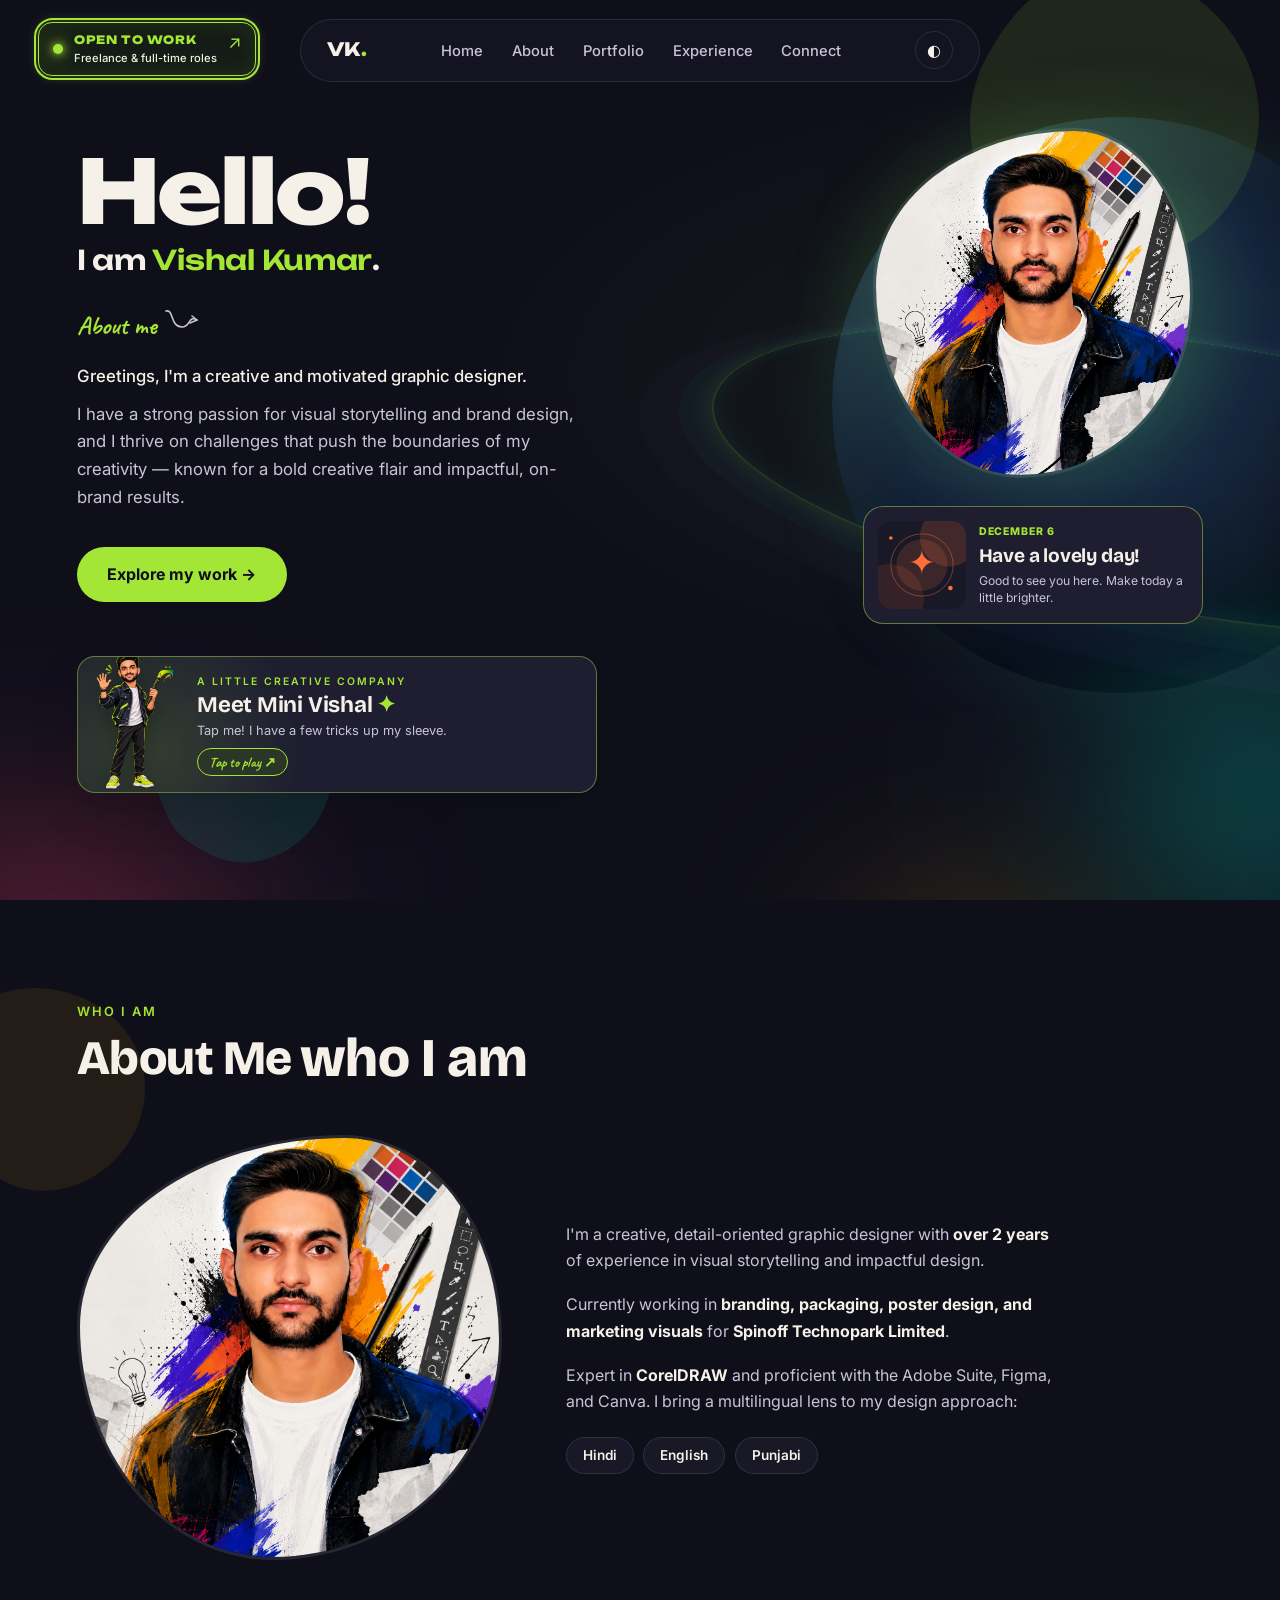
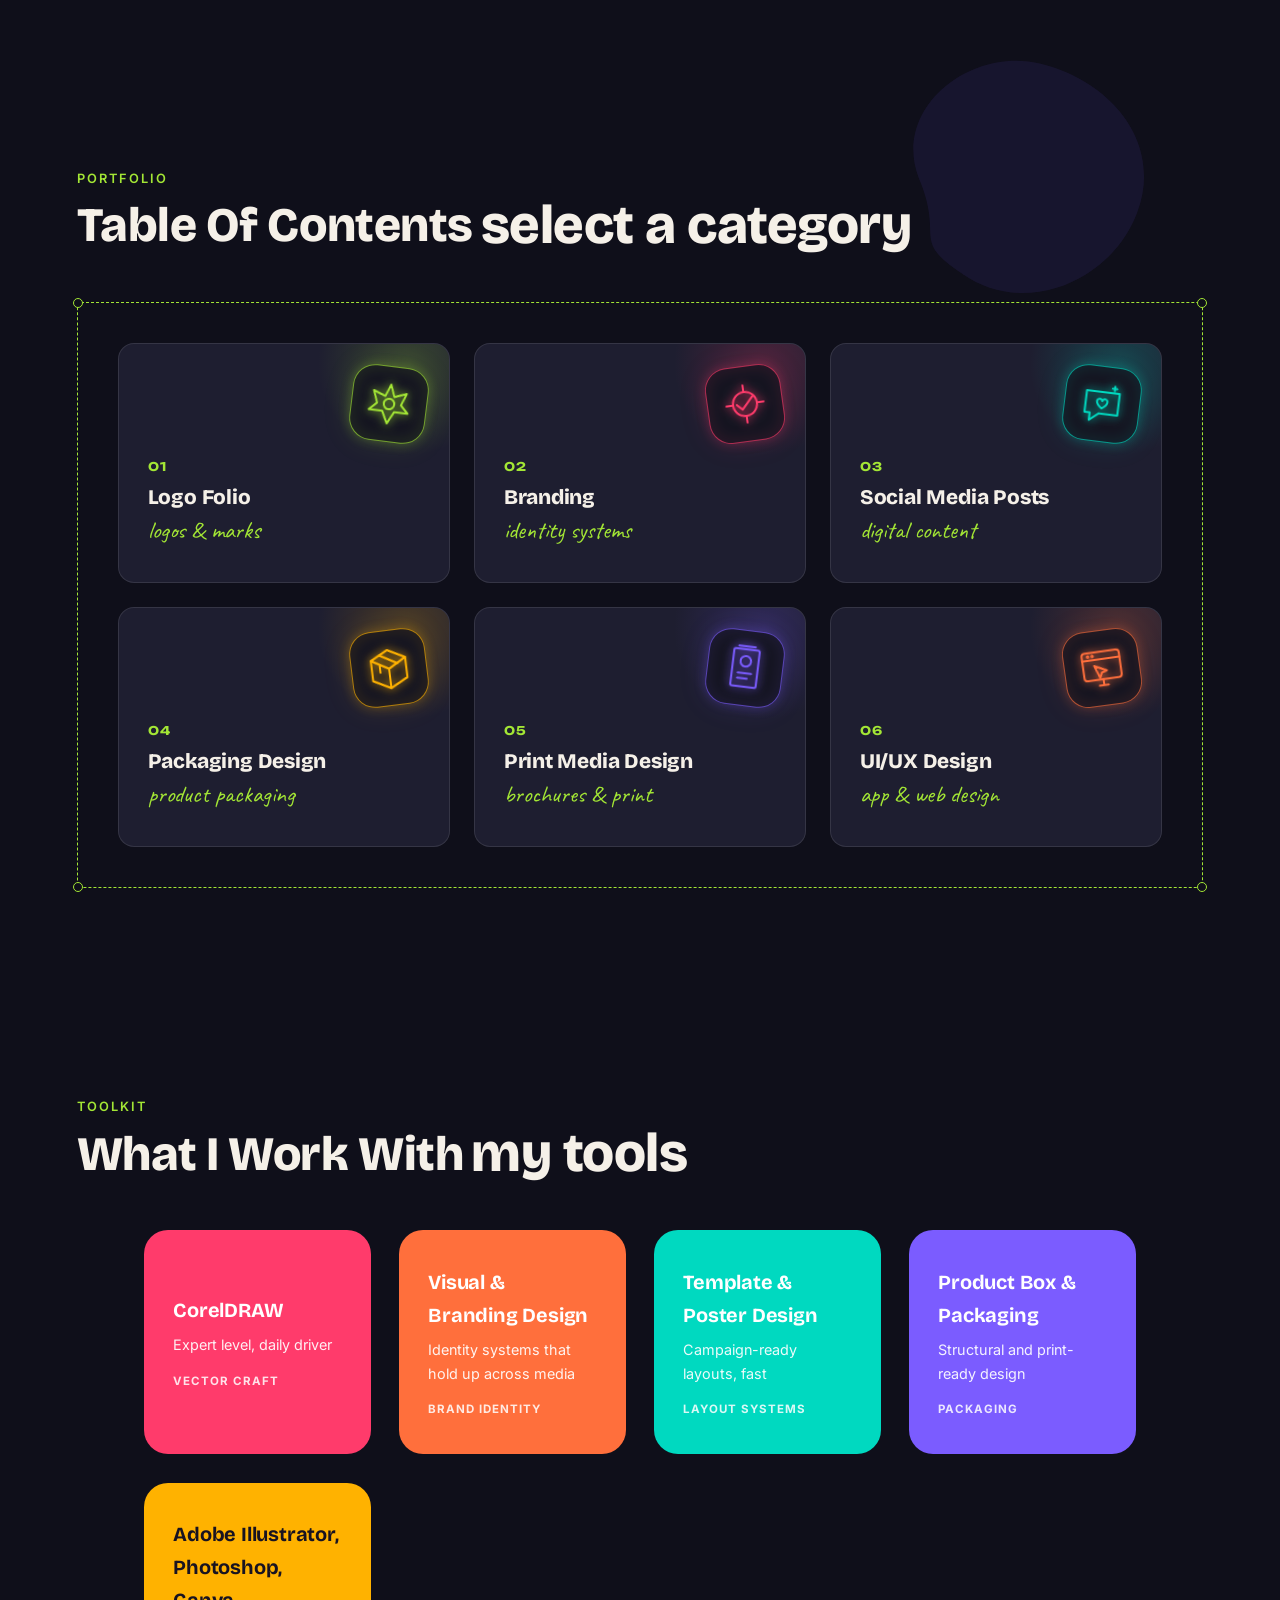
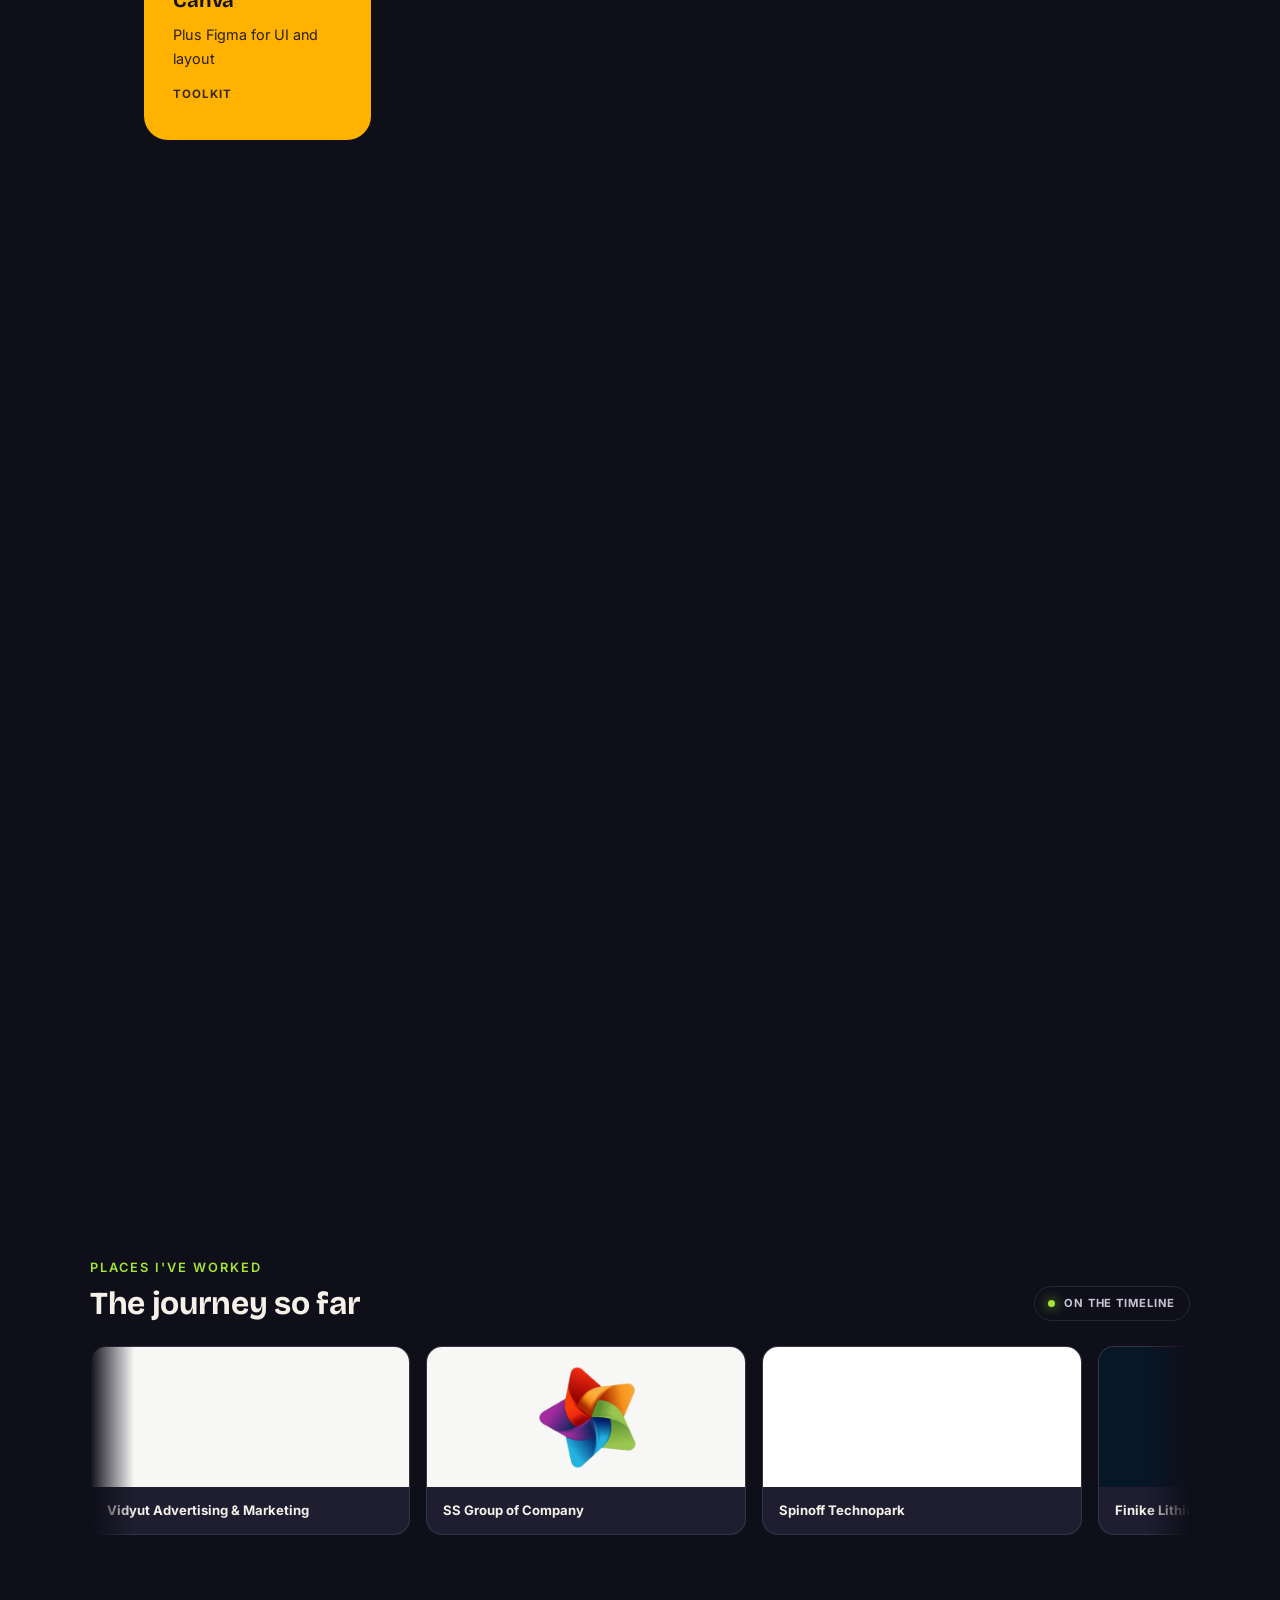
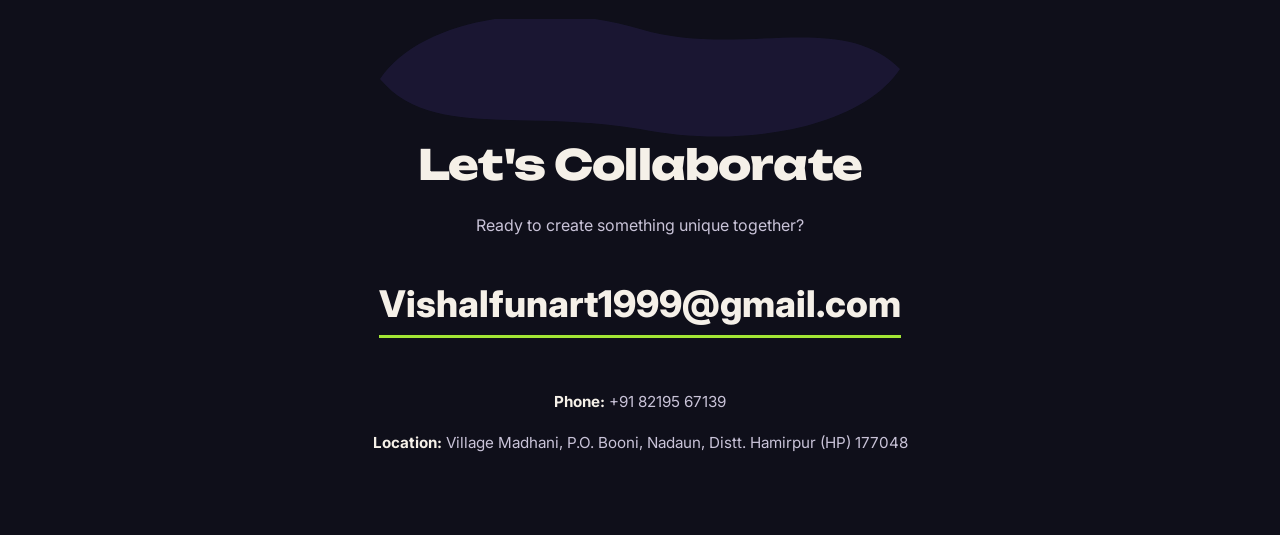
==== commit 8d8efb42: "Update portfolio galleries, branding, and interactions" ====
--- a/index.html
+++ b/index.html
@@ -32,6 +32,11 @@
 </nav>
 
 <section id="home">
+  <a class="availability-badge" href="#connect" aria-label="Open to freelance projects and full-time graphic design roles. Contact Vishal.">
+    <span class="availability-light" aria-hidden="true"></span>
+    <span class="availability-copy"><strong>OPEN TO WORK</strong><small>Freelance &amp; full-time roles</small></span>
+    <span class="availability-arrow" aria-hidden="true">↗</span>
+  </a>
   <svg class="blob-decor" style="top:-60px;right:-80px;width:420px;height:420px;" viewBox="0 0 400 400"><path d="M40,120 C10,190 40,270 120,300 C200,330 280,280 300,200 C320,120 260,40 180,30 C110,22 70,60 40,120 Z" fill="var(--green)" opacity="0.12"/></svg>
   <svg class="blob-decor" style="bottom:-40px;left:10%;width:260px;height:260px;" viewBox="0 0 300 300"><path d="M30,150 C10,90 70,30 140,40 C210,50 250,110 230,170 C210,230 140,260 90,230 C50,208 50,200 30,150 Z" fill="var(--teal)" opacity="0.12"/></svg>
   <div class="hero-grid fade-up">
@@ -49,11 +54,37 @@
       <p class="hero-sub">I have a strong passion for visual storytelling and brand design, and I thrive on challenges that push the boundaries of my creativity — known for a bold creative flair and impactful, on-brand results.</p>
       <a href="#portfolio" class="cta-btn">Explore my work →</a>
     </div>
-    <div class="hero-photo-wrap">
-      <div class="hero-glow"></div>
-      <div class="hero-photo">
-        <img src="headshot.png" alt="Portrait of Vishal Kumar">
-      </div>
+    <div class="hero-visual">
+      <div class="hero-photo-wrap">
+        <div class="hero-glow"></div>
+        <div class="hero-photo">
+          <img src="headshot.png" alt="Portrait of Vishal Kumar">
+        </div>
+      </div>
+      <aside class="festival-card" id="festivalCard" aria-label="Today's greeting">
+        <img class="festival-art" id="festivalArtwork" alt="" width="96" height="96">
+        <div class="festival-copy">
+          <p class="festival-eyebrow" id="festivalDate">Today</p>
+          <h2 id="festivalTitle">Have a lovely day!</h2>
+          <p class="festival-message" id="festivalMessage">Good to see you here. Make today a little brighter.</p>
+          <div class="festival-more" id="festivalMore"></div>
+          <a class="festival-source" id="festivalSource" href="https://eternalsanskriti.com/en/developers" target="_blank" rel="noopener noreferrer" hidden>Delhi/IST dates · The Eternal ↗</a>
+        </div>
+      </aside>
+    </div>
+  </div>
+  <div class="mascot-playground fade-up" id="mascotPlayground">
+    <button class="mascot-character" id="mascotButton" type="button" aria-label="Play with Mini Vishal">
+      <img src="assets/mascot-vishal.png" alt="" width="640" height="960" decoding="async">
+      <span class="mascot-spark mascot-spark-one" aria-hidden="true">✦</span>
+      <span class="mascot-spark mascot-spark-two" aria-hidden="true">✧</span>
+      <span class="mascot-spark mascot-spark-three" aria-hidden="true">✦</span>
+    </button>
+    <div class="mascot-copy">
+      <p class="eyebrow">A little creative company</p>
+      <h2>Meet Mini Vishal <span aria-hidden="true">✦</span></h2>
+      <p id="mascotMessage" aria-live="polite">Tap me! I have a few tricks up my sleeve.</p>
+      <button class="mascot-hint" id="mascotPlayButton" type="button">Tap to play ↗</button>
     </div>
   </div>
 </section>
@@ -94,31 +125,37 @@
     <span class="handle br"></span>
     <div class="toc-grid">
       <a href="logo-folio.html" class="toc-card">
+        <span class="toc-neon" aria-hidden="true"><svg viewBox="0 0 64 64" fill="none"><path d="M32 6 38 22 54 16 48 32 58 42 40 42 32 58 24 42 6 42 16 32 10 16 26 22Z"/><circle cx="32" cy="32" r="7"/></svg></span>
         <span class="toc-number">01</span>
         <h3 class="toc-title">Logo Folio</h3>
         <span class="toc-script">logos & marks</span>
       </a>
       <a href="branding.html" class="toc-card">
+        <span class="toc-neon" aria-hidden="true"><svg viewBox="0 0 64 64" fill="none"><circle cx="32" cy="32" r="16"/><path d="M32 7v9M32 48v9M7 32h9M48 32h9M21 32l7 7 15-16"/></svg></span>
         <span class="toc-number">02</span>
         <h3 class="toc-title">Branding</h3>
         <span class="toc-script">identity systems</span>
       </a>
       <a href="social-media.html" class="toc-card">
+        <span class="toc-neon" aria-hidden="true"><svg viewBox="0 0 64 64" fill="none"><path d="M10 16h44v29H29L17 55V45h-7V16Z"/><path d="M25 29c0-4 5-5 7-1 2-4 7-3 7 1 0 4-7 9-7 9s-7-5-7-9Z"/><path d="M47 7v6M44 10h6"/></svg></span>
         <span class="toc-number">03</span>
         <h3 class="toc-title">Social Media Posts</h3>
         <span class="toc-script">digital content</span>
       </a>
       <a href="packaging.html" class="toc-card">
+        <span class="toc-neon" aria-hidden="true"><svg viewBox="0 0 64 64" fill="none"><path d="m32 8 23 12v27L32 59 9 47V20L32 8Z"/><path d="M9 20 32 33l23-13M32 33v26M21 14l23 13M20 27v10"/></svg></span>
         <span class="toc-number">04</span>
         <h3 class="toc-title">Packaging Design</h3>
         <span class="toc-script">product packaging</span>
       </a>
       <a href="print-media.html" class="toc-card">
+        <span class="toc-neon" aria-hidden="true"><svg viewBox="0 0 64 64" fill="none"><rect x="15" y="7" width="34" height="50" rx="2"/><circle cx="32" cy="23" r="7"/><path d="M23 39h18M23 46h13M21 3h22"/></svg></span>
         <span class="toc-number">05</span>
         <h3 class="toc-title">Print Media Design</h3>
         <span class="toc-script">brochures & print</span>
       </a>
       <a href="ui-ux.html" class="toc-card">
+        <span class="toc-neon" aria-hidden="true"><svg viewBox="0 0 64 64" fill="none"><rect x="7" y="10" width="50" height="37" rx="4"/><path d="M7 20h50M26 55h12M32 47v8M22 28l16 8-7 2-3 7-6-17Z"/><circle cx="15" cy="15" r="1"/><circle cx="21" cy="15" r="1"/></svg></span>
         <span class="toc-number">06</span>
         <h3 class="toc-title">UI/UX Design</h3>
         <span class="toc-script">app & web design</span>
@@ -191,8 +228,57 @@
       <div class="node">03</div>
       <div class="timeline-content">
         <h3>Graphic Designer, Intern</h3>
-        <p class="role-meta">Advertising & Marketing · 2022, 6 months</p>
+        <p class="role-meta">Vidyut Advertising &amp; Marketing · 2022, 6 months</p>
         <p class="desc">Supported the design team on posters, banners, and social creatives, and built a practical foundation in branding and layout.</p>
+      </div>
+    </div>
+  </div>
+  <div class="employer-ticker fade-up" aria-labelledby="employer-ticker-title">
+    <div class="employer-ticker-heading">
+      <div>
+        <p class="eyebrow">Places I've worked</p>
+        <h3 id="employer-ticker-title">The journey so far</h3>
+      </div>
+      <span class="ticker-live"><span aria-hidden="true"></span> On the timeline</span>
+    </div>
+    <div class="employer-ticker-window">
+      <div class="employer-ticker-track">
+        <div class="employer-ticker-set">
+          <div class="employer-logo-card">
+            <div class="employer-logo-media employer-logo-media--vidyut"><img src="assets/company-logos/vidyut.png" alt="" width="1792" height="1024" loading="lazy" decoding="async"></div>
+            <span>Vidyut Advertising &amp; Marketing</span>
+          </div>
+          <div class="employer-logo-card">
+            <div class="employer-logo-media employer-logo-media--ss"><img src="assets/company-logos/ss-group.png" alt="" width="500" height="500" loading="lazy" decoding="async"></div>
+            <span>SS Group of Company</span>
+          </div>
+          <div class="employer-logo-card">
+            <div class="employer-logo-media employer-logo-media--spinoff"><img src="assets/company-logos/spinoff-technopark.png" alt="" width="1341" height="462" loading="lazy" decoding="async"></div>
+            <span>Spinoff Technopark</span>
+          </div>
+          <div class="employer-logo-card">
+            <div class="employer-logo-media employer-logo-media--finike"><img src="assets/company-logos/finike-lithium.png" alt="" loading="lazy" decoding="async"></div>
+            <span>Finike Lithium</span>
+          </div>
+        </div>
+        <div class="employer-ticker-set" aria-hidden="true">
+          <div class="employer-logo-card">
+            <div class="employer-logo-media employer-logo-media--vidyut"><img src="assets/company-logos/vidyut.png" alt="" width="1792" height="1024" loading="lazy" decoding="async"></div>
+            <span>Vidyut Advertising &amp; Marketing</span>
+          </div>
+          <div class="employer-logo-card">
+            <div class="employer-logo-media employer-logo-media--ss"><img src="assets/company-logos/ss-group.png" alt="" width="500" height="500" loading="lazy" decoding="async"></div>
+            <span>SS Group of Company</span>
+          </div>
+          <div class="employer-logo-card">
+            <div class="employer-logo-media employer-logo-media--spinoff"><img src="assets/company-logos/spinoff-technopark.png" alt="" width="1341" height="462" loading="lazy" decoding="async"></div>
+            <span>Spinoff Technopark</span>
+          </div>
+          <div class="employer-logo-card">
+            <div class="employer-logo-media employer-logo-media--finike"><img src="assets/company-logos/finike-lithium.png" alt="" loading="lazy" decoding="async"></div>
+            <span>Finike Lithium</span>
+          </div>
+        </div>
       </div>
     </div>
   </div>
@@ -210,5 +296,6 @@
 </footer>
 
 <script src="script.js"></script>
+<script src="festival-calendar.js"></script>
 </body>
 </html>
--- a/styles.css
+++ b/styles.css
@@ -66,15 +66,59 @@
   z-index: 0;
   overflow: hidden;
   pointer-events: none;
+  perspective: 900px;
+  background: radial-gradient(ellipse at 84% 42%, rgba(163, 230, 53, .055), transparent 42%);
+}
+.bg-blobs::before,
+.bg-blobs::after {
+  content: '';
+  position: absolute;
+  pointer-events: none;
+  will-change: transform;
+}
+.bg-blobs::before {
+  width: clamp(380px, 45vw, 660px);
+  aspect-ratio: 1;
+  top: 13%;
+  right: -10%;
+  border-radius: 50%;
+  opacity: .6;
+  background:
+    radial-gradient(circle at 28% 25%, rgba(255, 255, 255, .52), transparent 12%),
+    radial-gradient(circle at 34% 31%, rgba(163, 230, 53, .8), transparent 29%),
+    radial-gradient(circle at 39% 35%, #247d87 3%, #193457 39%, #10182c 65%, #060b18 79%);
+  box-shadow:
+    inset -34px -42px 70px rgba(1, 5, 15, .9),
+    inset 20px 18px 52px rgba(142, 252, 223, .2),
+    0 0 90px rgba(64, 204, 173, .17);
+  animation: orbit-core-float 19s ease-in-out infinite alternate;
+}
+.bg-blobs::after {
+  width: clamp(540px, 62vw, 920px);
+  aspect-ratio: 1;
+  top: 2%;
+  right: -18%;
+  border: 2px solid rgba(163, 230, 53, .24);
+  border-radius: 50%;
+  opacity: .72;
+  box-shadow:
+    0 0 0 34px rgba(0, 217, 192, .035),
+    0 0 0 74px rgba(123, 92, 255, .025),
+    0 0 32px rgba(163, 230, 53, .16),
+    inset 0 0 30px rgba(0, 217, 192, .12);
+  transform: rotateX(69deg) rotateZ(-27deg);
+  animation: orbit-ring-drift 24s ease-in-out infinite alternate;
 }
 .bg-blob {
   position: absolute;
-  filter: blur(70px);
-  opacity: 0.55;
+  filter: blur(85px);
+  opacity: 0.38;
   mix-blend-mode: screen;
   will-change: transform, border-radius;
 }
-.light .bg-blob { mix-blend-mode: multiply; opacity: 0.35; }
+.light .bg-blob { mix-blend-mode: multiply; opacity: 0.25; }
+.light .bg-blobs::before { opacity: .18; }
+.light .bg-blobs::after { opacity: .3; }
 
 .bg-blob.b1 {
   width: 420px; height: 460px; top: 90%; left: -8%;
@@ -125,8 +169,20 @@
   70%  { transform: translateY(-160vh) translateX(-25px) scale(0.9); border-radius: 58% 42% 50% 50% / 42% 58% 42% 58%; }
   100% { transform: translateY(-230vh) translateX(0) scale(0.95); border-radius: 55% 45% 60% 40% / 45% 55% 45% 55%; }
 }
+@keyframes orbit-core-float {
+  from { transform: translate3d(0, 0, 0) rotate(-8deg) scale(1); }
+  to { transform: translate3d(-24px, -38px, 0) rotate(9deg) scale(1.04); }
+}
+@keyframes orbit-ring-drift {
+  from { transform: rotateX(69deg) rotateZ(-27deg) translate3d(0, 0, 0); }
+  to { transform: rotateX(62deg) rotateZ(-12deg) translate3d(-18px, -12px, 0); }
+}
+@media (max-width: 700px) {
+  .bg-blobs::before { width: 92vw; top: 16%; right: -50%; opacity: .32; }
+  .bg-blobs::after { width: 124vw; top: 12%; right: -75%; opacity: .34; }
+}
 @media (prefers-reduced-motion: reduce) {
-  .bg-blob { animation: none; }
+  .bg-blob, .bg-blobs::before, .bg-blobs::after { animation: none; }
 }
 
 /* ---------- navigation ---------- */
@@ -244,9 +300,101 @@
   transform: translateY(0);
 }
 
+/* ---------- portfolio slide motion ---------- */
+.motion-ready .slide-in {
+  --slide-x: 48px;
+  opacity: 0;
+  transform: translate3d(var(--slide-x), 0, 0);
+  transition: opacity .7s ease var(--slide-delay, 0ms),
+              transform .8s cubic-bezier(.16, 1, .3, 1) var(--slide-delay, 0ms),
+              border-color var(--tr);
+}
+.motion-ready .slide-in:nth-child(even) { --slide-x: -48px; }
+.motion-ready .slide-in.visible { opacity: 1; transform: translate3d(0, 0, 0); }
+.motion-ready .slide-in.visible:hover { transform: translateY(-4px); }
+.motion-ready .slide-in .card-img img,
+.motion-ready .slide-in .showcase-img img { transition: transform .8s cubic-bezier(.16, 1, .3, 1); }
+.motion-ready .slide-in.visible:hover .card-img img,
+.motion-ready .slide-in.visible:hover .showcase-img img { transform: scale(1.045); }
+
+body::after {
+  content: '';
+  position: fixed;
+  z-index: 10000;
+  inset: 0;
+  pointer-events: none;
+  background: linear-gradient(90deg, var(--green) 0 12px, var(--bg) 12px 100%);
+  transform: translate3d(-101%, 0, 0);
+  transition: transform .44s cubic-bezier(.76, 0, .24, 1);
+}
+body.page-sliding-out::after { transform: translate3d(0, 0, 0); }
+
+@media (prefers-reduced-motion: reduce) {
+  .fade-up, .fade-up.visible, .slide-in, .slide-in.visible { opacity: 1; transform: none; transition: none; }
+  body::after { display: none; }
+}
+
 /* ---------- hero ---------- */
 #home {
   align-items: flex-start;
+}
+.availability-badge {
+  position: absolute;
+  top: 1.35rem;
+  left: 3%;
+  z-index: 1001;
+  display: inline-flex;
+  align-items: center;
+  gap: .7rem;
+  padding: .65rem .85rem;
+  border: 1px solid var(--green);
+  border-radius: 14px;
+  background: #151c17;
+  color: #f7ffe9;
+  box-shadow: 0 0 12px color-mix(in srgb, var(--green) 35%, transparent), inset 0 0 20px color-mix(in srgb, var(--green) 10%, transparent);
+  transition: transform var(--tr), box-shadow var(--tr);
+  animation: availability-pulse 2.2s ease-in-out infinite;
+}
+.availability-badge::before {
+  content: '';
+  position: absolute;
+  inset: -5px;
+  border: 2px solid var(--green);
+  border-radius: 19px;
+  pointer-events: none;
+  animation: availability-ring 2.2s ease-out infinite;
+}
+.availability-badge:hover { transform: translateY(-3px); box-shadow: 0 0 24px color-mix(in srgb, var(--green) 60%, transparent); }
+.availability-badge:focus-visible { outline: 2px solid var(--green); outline-offset: 4px; }
+.availability-light {
+  flex: 0 0 10px;
+  width: 10px;
+  height: 10px;
+  border-radius: 50%;
+  background: var(--green);
+  box-shadow: 0 0 8px var(--green), 0 0 18px var(--green);
+  animation: availability-glow 2.4s ease-in-out infinite;
+}
+.availability-copy { display: flex; flex-direction: column; line-height: 1.25; }
+.availability-copy strong { color: var(--green); font: 800 .72rem 'Unbounded', sans-serif; letter-spacing: .05em; white-space: nowrap; }
+.availability-copy small { margin-top: .22rem; color: #e8f4db; font: 500 .7rem 'Inter', sans-serif; white-space: nowrap; }
+.availability-arrow { align-self: flex-start; color: var(--green); font-size: 1.1rem; line-height: 1; }
+@keyframes availability-pulse {
+  0%, 100% { box-shadow: 0 0 12px color-mix(in srgb, var(--green) 40%, transparent), inset 0 0 20px color-mix(in srgb, var(--green) 10%, transparent); }
+  50% { box-shadow: 0 0 22px color-mix(in srgb, var(--green) 85%, transparent), 0 0 46px color-mix(in srgb, var(--green) 50%, transparent), inset 0 0 26px color-mix(in srgb, var(--green) 22%, transparent); }
+}
+@keyframes availability-ring {
+  0% { opacity: .8; transform: scale(1); }
+  75%, 100% { opacity: 0; transform: scale(1.16); }
+}
+@keyframes availability-glow { 50% { opacity: .65; box-shadow: 0 0 4px var(--green), 0 0 10px var(--green); } }
+@media (max-width: 1250px) {
+  #home { padding-top: 10.2rem; }
+  .availability-badge { top: 5.4rem; left: 6%; }
+}
+@media (prefers-reduced-motion: reduce) {
+  .availability-badge, .availability-badge::before, .availability-light { animation: none; }
+  .availability-badge::before { opacity: .5; }
 }
 .hero-grid {
   position: relative;
@@ -294,6 +442,14 @@
   max-width: 500px;
   margin-top: 0.6rem;
 }
+.hero-visual {
+  flex: 0 0 min(340px, 38vw);
+  display: flex;
+  flex-direction: column;
+  align-items: center;
+  gap: 1.8rem;
+  min-width: 0;
+}
 .hero-photo-wrap {
   position: relative;
   flex: 0 0 auto;
@@ -322,6 +478,134 @@
   width: 100%;
   height: 100%;
   object-fit: cover;
+}
+.festival-card {
+  position: relative;
+  width: 100%;
+  display: flex;
+  align-items: center;
+  gap: .8rem;
+  padding: .85rem;
+  border: 1px solid color-mix(in srgb, var(--green) 38%, var(--border));
+  border-radius: 20px;
+  background: var(--surface-card);
+  box-shadow: 0 14px 36px rgba(0, 0, 0, .13);
+}
+.festival-art {
+  flex: 0 0 88px;
+  width: 88px;
+  height: 88px;
+  border-radius: 14px;
+  object-fit: cover;
+  background: var(--surface);
+}
+.festival-copy { min-width: 0; }
+.festival-eyebrow {
+  color: var(--green);
+  font-size: .66rem;
+  font-weight: 800;
+  letter-spacing: .09em;
+  text-transform: uppercase;
+}
+.festival-copy h2 {
+  margin-top: .2rem;
+  font-size: clamp(1rem, 1.6vw, 1.2rem);
+  line-height: 1.2;
+}
+.festival-message {
+  margin-top: .3rem;
+  color: var(--text-dim);
+  font-size: .76rem;
+  line-height: 1.45;
+}
+.festival-more { display: flex; flex-wrap: wrap; gap: .3rem; margin-top: .4rem; }
+.festival-more:empty { display: none; }
+.festival-more span {
+  padding: .15rem .4rem;
+  border: 1px solid var(--border);
+  border-radius: 100px;
+  color: var(--text-dim);
+  font-size: .63rem;
+  line-height: 1.3;
+}
+.festival-source { display: inline-block; margin-top: .45rem; color: var(--green); font-size: .66rem; font-weight: 600; }
+.festival-source[hidden] { display: none; }
+.mascot-playground {
+  position: relative;
+  z-index: 2;
+  display: flex;
+  align-items: center;
+  gap: .8rem;
+  width: min(520px, 100%);
+  min-height: 132px;
+  margin-top: 2rem;
+  padding: .6rem 1.1rem .6rem .4rem;
+  border: 1px solid color-mix(in srgb, var(--green) 35%, var(--border));
+  border-radius: 18px;
+  background: radial-gradient(circle at 12% 70%, color-mix(in srgb, var(--green) 17%, transparent), transparent 34%), var(--surface-card);
+  box-shadow: 0 16px 50px rgba(0, 0, 0, .13);
+  overflow: hidden;
+}
+.mascot-character {
+  position: relative;
+  flex: 0 0 100px;
+  height: 116px;
+  border: 0;
+  background: none;
+  cursor: pointer;
+  touch-action: manipulation;
+}
+.mascot-character img {
+  position: absolute;
+  left: 50%;
+  bottom: -8px;
+  width: 100px;
+  height: 138px;
+  object-fit: contain;
+  transform: translateX(-50%);
+  transform-origin: 50% 90%;
+  filter: drop-shadow(0 8px 12px rgba(0, 0, 0, .3));
+  animation: mascot-float 3.4s ease-in-out infinite;
+}
+.mascot-character:focus-visible { outline: 2px solid var(--green); border-radius: 16px; }
+.mascot-copy { position: relative; z-index: 1; }
+.mascot-copy .eyebrow { font-size: .65rem; margin-bottom: .2rem; }
+.mascot-copy h2 { font-size: clamp(1.15rem, 2vw, 1.4rem); line-height: 1.1; }
+.mascot-copy h2 span { color: var(--green); }
+.mascot-copy #mascotMessage { color: var(--text-dim); font-size: .8rem; line-height: 1.35; margin-top: .3rem; }
+.mascot-hint {
+  margin-top: .5rem;
+  padding: .25rem .7rem;
+  border: 1px solid var(--green);
+  border-radius: 999px;
+  background: color-mix(in srgb, var(--green) 14%, var(--surface));
+  color: var(--green);
+  font: 700 .9rem 'Caveat', cursive;
+  cursor: pointer;
+  transition: transform var(--tr), box-shadow var(--tr), background var(--tr);
+}
+.mascot-hint:hover { transform: translateY(-3px); background: color-mix(in srgb, var(--green) 25%, var(--surface)); box-shadow: 0 0 18px color-mix(in srgb, var(--green) 35%, transparent); }
+.mascot-hint:focus-visible { outline: 2px solid var(--green); outline-offset: 3px; }
+.mascot-spark { position: absolute; z-index: 2; color: var(--green); opacity: 0; pointer-events: none; }
+.mascot-spark-one { top: 12px; right: 0; font-size: 1.4rem; }
+.mascot-spark-two { top: 35px; left: 4px; color: var(--teal); font-size: 1.1rem; }
+.mascot-spark-three { top: 62px; right: 3px; color: var(--orange); font-size: .9rem; }
+.mascot-playground[data-move="jump"] .mascot-character img { animation: mascot-jump .8s ease-out; }
+.mascot-playground[data-move="spin"] .mascot-character img { animation: mascot-spin 1s ease-in-out; }
+.mascot-playground[data-move="wave"] .mascot-character img { animation: mascot-wave .75s ease-in-out; }
+.mascot-playground[data-move="paint"] .mascot-character img { animation: mascot-paint .9s ease-in-out; }
+.mascot-playground[data-move="paint"] .mascot-spark { animation: mascot-spark .8s ease-out forwards; }
+.mascot-playground[data-move="paint"] .mascot-spark-two { animation-delay: .1s; }
+.mascot-playground[data-move="paint"] .mascot-spark-three { animation-delay: .2s; }
+@keyframes mascot-float { 50% { transform: translate(-50%, -6px) rotate(2deg); } }
+@keyframes mascot-jump { 40% { transform: translate(-50%, -35px) scale(1.05); } 70% { transform: translate(-50%, 2px) scale(.97); } }
+@keyframes mascot-spin { 50% { transform: translateX(-50%) rotate(180deg) scale(.9); } 100% { transform: translateX(-50%) rotate(360deg); } }
+@keyframes mascot-wave { 30% { transform: translateX(-50%) rotate(-8deg); } 65% { transform: translateX(-50%) rotate(8deg); } }
+@keyframes mascot-paint { 40% { transform: translateX(-50%) rotate(-12deg) scale(1.06); } 75% { transform: translateX(-50%) rotate(7deg); } }
+@keyframes mascot-spark { 20% { opacity: 1; transform: scale(1.4) translateY(-8px); } 100% { opacity: 0; transform: scale(.5) translateY(-28px); } }
+@media (prefers-reduced-motion: reduce) {
+  .mascot-character img, .mascot-playground[data-move] .mascot-character img,
+  .mascot-playground[data-move="paint"] .mascot-spark { animation: none; }
 }
 .cta-btn {
   display: inline-flex;
@@ -401,12 +685,13 @@
   z-index: 2;
 }
 .toc-card {
+  --neon: var(--green);
   position: relative;
   display: flex;
   flex-direction: column;
   justify-content: flex-end;
   padding: 1.8rem;
-  min-height: 220px;
+  min-height: 240px;
   border-radius: 16px;
   background: var(--surface-card);
   border: 1px solid var(--border);
@@ -414,11 +699,72 @@
   transition: transform var(--tr), border-color var(--tr);
   cursor: pointer;
 }
+.toc-card:nth-child(2) { --neon: var(--pink); }
+.toc-card:nth-child(3) { --neon: var(--teal); }
+.toc-card:nth-child(4) { --neon: var(--amber); }
+.toc-card:nth-child(5) { --neon: var(--purple); }
+.toc-card:nth-child(6) { --neon: var(--orange); }
+.toc-card::before {
+  content: '';
+  position: absolute;
+  width: 190px;
+  height: 190px;
+  top: -75px;
+  right: -55px;
+  border-radius: 50%;
+  background: radial-gradient(circle, color-mix(in srgb, var(--neon) 20%, transparent), transparent 68%);
+  pointer-events: none;
+}
 .toc-card:hover {
   transform: translateY(-4px);
-  border-color: var(--green);
+  border-color: var(--neon);
+  box-shadow: 0 12px 36px color-mix(in srgb, var(--neon) 13%, transparent);
+}
+.toc-card:focus-visible { outline: 2px solid var(--neon); outline-offset: 4px; }
+.toc-card .toc-neon {
+  position: absolute;
+  top: 1.35rem;
+  right: 1.35rem;
+  z-index: 1;
+  width: 76px;
+  height: 76px;
+  display: grid;
+  place-items: center;
+  color: var(--neon);
+  background: #151521;
+  border: 1px solid color-mix(in srgb, var(--neon) 65%, transparent);
+  border-radius: 22px;
+  box-shadow: inset 0 0 17px color-mix(in srgb, var(--neon) 13%, transparent),
+              0 0 12px color-mix(in srgb, var(--neon) 27%, transparent),
+              0 0 30px color-mix(in srgb, var(--neon) 12%, transparent);
+  transform: rotate(7deg);
+  animation: neon-breathe 3.6s ease-in-out infinite;
+}
+.toc-card:nth-child(2) .toc-neon { animation-delay: -.55s; transform: rotate(-8deg); }
+.toc-card:nth-child(3) .toc-neon { animation-delay: -1.1s; }
+.toc-card:nth-child(4) .toc-neon { animation-delay: -1.65s; transform: rotate(-7deg); }
+.toc-card:nth-child(5) .toc-neon { animation-delay: -2.2s; }
+.toc-card:nth-child(6) .toc-neon { animation-delay: -2.75s; transform: rotate(-8deg); }
+.toc-card .toc-neon svg {
+  width: 48px;
+  height: 48px;
+  stroke: currentColor;
+  stroke-width: 2.7;
+  stroke-linecap: round;
+  stroke-linejoin: round;
+  filter: drop-shadow(0 0 5px currentColor);
+}
+.toc-card:hover .toc-neon { box-shadow: 0 0 20px var(--neon), 0 0 48px color-mix(in srgb, var(--neon) 45%, transparent); }
+@keyframes neon-breathe {
+  0%, 100% { filter: brightness(1); }
+  50% { filter: brightness(1.4); }
+}
+@media (prefers-reduced-motion: reduce) {
+  .toc-card .toc-neon { animation: none; }
 }
 .toc-card .toc-number {
+  position: relative;
+  z-index: 1;
   font-family: 'Unbounded', sans-serif;
   font-size: 0.75rem;
   font-weight: 700;
@@ -427,6 +773,8 @@
   letter-spacing: 1px;
 }
 .toc-card .toc-title {
+  position: relative;
+  z-index: 1;
   font-family: 'Bricolage Grotesque', sans-serif;
   font-size: 1.3rem;
   font-weight: 800;
@@ -438,6 +786,7 @@
   font-size: 1.5rem;
   color: var(--green);
   position: relative;
+  z-index: 1;
   top: -0.1em;
 }
 .toc-card .toc-thumb {
@@ -562,6 +911,85 @@
 }
 .timeline-content ul.desc-list li { margin-bottom: 0.3rem; }
 
+/* ---------- experience logo ticker ---------- */
+.employer-ticker {
+  width: min(100%, 1100px);
+  margin: 4rem auto 0;
+  position: relative;
+  z-index: 2;
+}
+.employer-ticker-heading {
+  display: flex;
+  align-items: end;
+  justify-content: space-between;
+  gap: 1rem;
+  margin-bottom: 1.3rem;
+}
+.employer-ticker-heading h3 { font-size: clamp(1.5rem, 3vw, 2rem); line-height: 1.1; }
+.ticker-live {
+  display: inline-flex;
+  align-items: center;
+  gap: .55rem;
+  padding: .45rem .85rem;
+  border: 1px solid var(--border);
+  border-radius: 100px;
+  color: var(--text-dim);
+  font-size: .7rem;
+  font-weight: 700;
+  letter-spacing: .08em;
+  text-transform: uppercase;
+  white-space: nowrap;
+}
+.ticker-live span { width: 7px; height: 7px; border-radius: 50%; background: var(--green); box-shadow: 0 0 12px var(--green); }
+.employer-ticker-window {
+  overflow: hidden;
+  padding: .25rem 0;
+  mask-image: linear-gradient(90deg, transparent, #000 4%, #000 96%, transparent);
+}
+.employer-ticker-track {
+  display: flex;
+  width: max-content;
+  animation: employer-scroll 28s linear infinite;
+  will-change: transform;
+}
+.employer-ticker-window:hover .employer-ticker-track { animation-play-state: paused; }
+.employer-ticker-set { display: flex; gap: 1rem; flex: none; padding-right: 1rem; }
+.employer-logo-card {
+  width: clamp(235px, 27vw, 320px);
+  flex: none;
+  overflow: hidden;
+  border: 1px solid var(--border);
+  border-radius: 16px;
+  background: var(--surface-card);
+}
+.employer-logo-media {
+  height: 140px;
+  display: flex;
+  align-items: center;
+  justify-content: center;
+  padding: 1rem;
+}
+.employer-logo-media img { display: block; width: 100%; max-width: 220px; height: 105px; object-fit: contain; }
+.employer-logo-media--vidyut, .employer-logo-media--ss { background: #f7f7f5; }
+.employer-logo-media--ss img { max-width: 105px; }
+.employer-logo-media--spinoff { background: #fff; }
+.employer-logo-media--spinoff img { max-width: 240px; height: 95px; }
+.employer-logo-media--finike { background: #081725; }
+.employer-logo-media--finike img { max-width: 235px; height: 120px; }
+.employer-logo-card > span { display: block; padding: .8rem 1rem; color: var(--text); font-size: .82rem; font-weight: 700; white-space: nowrap; }
+@keyframes employer-scroll { to { transform: translate3d(-50%, 0, 0); } }
+@media (max-width: 600px) {
+  .employer-ticker { margin-top: 3rem; }
+  .employer-ticker-heading { align-items: start; flex-direction: column; }
+  .employer-logo-card { width: 240px; }
+}
+@media (prefers-reduced-motion: reduce) {
+  .employer-ticker-window { mask-image: none; }
+  .employer-ticker-track { width: 100%; animation: none; }
+  .employer-ticker-set:first-child { flex-wrap: wrap; justify-content: center; width: 100%; }
+  .employer-ticker-set[aria-hidden="true"] { display: none; }
+}
+
 /* ---------- footer ---------- */
 footer {
   padding: 7rem 6% 5rem;
@@ -791,7 +1219,7 @@
 }
 .logo-item {
   aspect-ratio: 1;
-  background: var(--surface-card);
+  background: #fff;
   border: 1px solid var(--border);
   border-radius: 12px;
   display: flex;
@@ -802,11 +1230,12 @@
   transition: all 0.4s ease;
 }
 .logo-item img {
-  width: 50%;
-  height: 50%;
+  width: 100%;
+  height: 100%;
   object-fit: contain;
   transition: width 0.4s ease, height 0.4s ease;
 }
+.logo-item--borderless img { height: auto; clip-path: inset(2px); }
 .logo-item.expanded {
   position: fixed;
   top: 50%;
@@ -824,13 +1253,7 @@
   width: 90%;
   height: 90%;
 }
-.logo-item .placeholder-text {
-  font-family: 'Caveat', cursive;
-  font-size: 1rem;
-  color: var(--green);
-  opacity: 0.4;
-}
-
+.logo-item--borderless.expanded img { height: auto; }
 /* ---------- showcase grid (social / packaging / print) ---------- */
 .showcase-grid {
   display: grid;
@@ -875,6 +1298,81 @@
   color: var(--text-dim);
   font-size: 0.85rem;
 }
+
+/* ---------- portfolio image galleries ---------- */
+.gallery-section {
+  padding: 0 6% 4rem;
+  position: relative;
+  z-index: 2;
+}
+.gallery-section .showcase-grid { padding: 0; }
+.gallery-intro { margin-bottom: 2rem; }
+.gallery-intro h2 {
+  font-family: 'Bricolage Grotesque', sans-serif;
+  font-size: clamp(1.7rem, 3vw, 2.5rem);
+  line-height: 1.15;
+  margin: .35rem 0 .6rem;
+}
+.gallery-intro > p:last-child {
+  max-width: 580px;
+  color: var(--text-dim);
+  font-size: .95rem;
+}
+.work-gallery .showcase-img {
+  position: relative;
+  overflow: hidden;
+  color: inherit;
+  text-decoration: none;
+}
+.work-gallery .showcase-img--landscape { aspect-ratio: 4 / 3; }
+.work-gallery .showcase-img--square { aspect-ratio: 1 / 1; }
+.work-gallery .showcase-img--portrait { aspect-ratio: 3 / 4; }
+.work-gallery .showcase-img img { object-fit: contain; }
+.occasions-grid { grid-template-columns: repeat(4, minmax(0, 1fr)); gap: 1.5rem; width: min(100%, 1100px); align-items: start; }
+.occasions-grid .showcase-item { min-width: 0; }
+.occasions-grid .showcase-img, .occasions-grid .showcase-img--portrait { display: block; aspect-ratio: auto; }
+.occasions-grid .showcase-img img { display: block; width: 100%; height: auto; }
+@media (max-width: 760px) { .occasions-grid { grid-template-columns: repeat(2, minmax(0, 1fr)); } }
+@media (max-width: 540px) { .occasions-grid { grid-template-columns: 1fr; max-width: 390px; } }
+.work-gallery .showcase-img:focus-visible { outline: 3px solid var(--green); outline-offset: -3px; }
+.website-banner-source { display: inline-block; margin-top: 1rem; color: var(--green); font-size: .85rem; font-weight: 700; }
+.website-banner-source:focus-visible { outline: 2px solid var(--green); outline-offset: 4px; }
+.site-banner-grid { grid-template-columns: repeat(2, minmax(0, 1fr)); }
+.site-banner-grid .site-banner-image { aspect-ratio: 2.5 / 1; background: #071b3b; }
+.site-banner-grid .site-banner-image img { object-fit: contain; }
+.site-banner-grid--hardware .site-banner-image { aspect-ratio: 2.6 / 1; background: #b8946c; }
+@media (max-width: 768px) { .site-banner-grid { grid-template-columns: 1fr; } }
+.image-open {
+  position: absolute;
+  right: .7rem;
+  bottom: .7rem;
+  padding: .35rem .65rem;
+  border-radius: 999px;
+  background: rgba(15, 15, 26, .82);
+  color: #fff;
+  font: 600 .7rem 'Inter', sans-serif;
+}
+
+/* ---------- Finike Store UI/UX gallery ---------- */
+.finike-store-work, .finike-hardware-work { padding-bottom: 5rem; }
+.finike-store-work .gallery-intro h2 .script-label, .finike-hardware-work .gallery-intro h2 .script-label { font-family: 'Caveat', cursive; color: var(--green); font-size: .8em; font-weight: 700; }
+.finike-store-grid, .finike-hardware-grid { display: grid; grid-template-columns: repeat(3, minmax(0, 1fr)); gap: 1.6rem; }
+.finike-store-shot, .finike-hardware-shot { overflow: hidden; border: 1px solid var(--border); border-radius: 16px; background: var(--surface-card); transition: transform var(--tr), border-color var(--tr); }
+.finike-store-shot:hover, .finike-hardware-shot:hover { transform: translateY(-4px); border-color: var(--green); }
+.motion-ready .finike-store-shot.fade-up, .motion-ready .finike-hardware-shot.fade-up { transform: translate3d(48px, 0, 0); transition: opacity .7s ease var(--slide-delay, 0ms), transform .8s cubic-bezier(.16, 1, .3, 1) var(--slide-delay, 0ms), border-color var(--tr); }
+.motion-ready .finike-store-shot.fade-up:nth-child(even), .motion-ready .finike-hardware-shot.fade-up:nth-child(even) { transform: translate3d(-48px, 0, 0); }
+.motion-ready .finike-store-shot.fade-up.visible, .motion-ready .finike-hardware-shot.fade-up.visible { transform: translate3d(0, 0, 0); }
+.motion-ready .finike-store-shot.fade-up.visible:hover, .motion-ready .finike-hardware-shot.fade-up.visible:hover { transform: translateY(-4px); }
+.finike-store-shot a, .finike-hardware-shot a { display: block; }
+.finike-store-shot a:focus-visible, .finike-hardware-shot a:focus-visible { outline: 3px solid var(--green); outline-offset: -3px; }
+.finike-store-shot img, .finike-hardware-shot img { display: block; width: 100%; height: auto; object-fit: contain; }
+.finike-store-shot img { aspect-ratio: 941 / 1672; }
+.finike-hardware-shot img { aspect-ratio: 810 / 1440; }
+.finike-store-shot figcaption, .finike-hardware-shot figcaption { display: flex; flex-wrap: wrap; justify-content: space-between; gap: .3rem 1rem; padding: .85rem 1rem 1rem; font-size: .78rem; }
+.finike-store-shot figcaption strong, .finike-hardware-shot figcaption strong { color: var(--green); font-weight: 700; }
+.finike-store-shot figcaption span, .finike-hardware-shot figcaption span { color: var(--text-dim); }
+@media (max-width: 900px) { .finike-store-grid, .finike-hardware-grid { grid-template-columns: repeat(2, minmax(0, 1fr)); } }
+@media (max-width: 600px) { .finike-store-grid, .finike-hardware-grid { grid-template-columns: 1fr; max-width: 420px; margin-inline: auto; } }
 
 /* ---------- blob decorations (per page) ---------- */
 .blob-decor {
@@ -912,6 +1410,11 @@
     gap: 2.2rem;
   }
   .hero-photo-wrap { width: 220px; aspect-ratio: 1 / 1; }
+  .hero-visual { flex-basis: auto; width: min(340px, 100%); }
+  .mascot-playground { margin-top: 1.8rem; min-height: 120px; gap: .5rem; padding: .55rem .75rem .55rem .2rem; }
+  .mascot-character { flex-basis: 82px; height: 108px; }
+  .mascot-character img { width: 80px; height: 118px; }
+  .mascot-hint { font-size: .85rem; }
   .about-grid { grid-template-columns: 1fr; }
   .toc-grid { grid-template-columns: 1fr; }
   section { padding: 7rem 6% 4rem; }
@@ -982,12 +1485,12 @@
   --finike-mist: #dfe8ef;
   background: var(--finike-cloud);
   color: var(--finike-ink);
-  font-family: 'Manrope', sans-serif;
+  font-family: 'Poppins', sans-serif;
   line-height: 1.5;
 }
 .finike-page *, .finike-page *::before, .finike-page *::after { box-sizing: border-box; }
 .finike-page h1, .finike-page h2, .finike-page h3, .finike-page p { margin: 0; }
-.finike-page h1, .finike-page h2, .finike-page h3 { font-family: 'Space Grotesk', sans-serif; }
+.finike-page h1, .finike-page h2, .finike-page h3 { font-family: 'Poppins', sans-serif; }
 .finike-nav {
   position: absolute;
   inset: 0 0 auto;
@@ -999,7 +1502,7 @@
   padding: 1.8rem clamp(1.5rem, 6vw, 6rem);
   color: #fff;
 }
-.finike-nav-brand { font: 700 1.1rem/1 'Space Grotesk', sans-serif; letter-spacing: .06em; }
+.finike-nav-brand { font: 700 1.1rem/1 'Poppins', sans-serif; letter-spacing: .06em; }
 .finike-nav-brand span { color: var(--finike-lime); }
 .finike-back { font-size: .75rem; font-weight: 800; text-transform: uppercase; letter-spacing: .11em; opacity: .9; }
 .finike-back:hover { color: var(--finike-lime); }
@@ -1036,7 +1539,7 @@
 .finike-kicker, .finike-section-label { font-size: .7rem; line-height: 1.2; font-weight: 800; text-transform: uppercase; letter-spacing: .16em; }
 .finike-kicker { color: var(--finike-lime); display: flex; gap: .7rem; align-items: center; }
 .finike-kicker span { width: 2.3rem; height: 1px; background: currentColor; }
-.finike-hero h1 { margin-top: 1.35rem; font-size: clamp(3.7rem, 8vw, 7.7rem); line-height: .88; letter-spacing: -.075em; font-weight: 700; }
+.finike-hero h1 { margin-top: 1.35rem; font-size: clamp(3.7rem, 8vw, 7.7rem); line-height: .98; letter-spacing: -.045em; font-weight: 700; }
 .finike-hero h1 em { color: var(--finike-lime); font-style: normal; }
 .finike-intro { max-width: 520px; margin-top: 2rem !important; font-size: clamp(1rem, 1.55vw, 1.28rem); line-height: 1.65; color: rgba(255,255,255,.7); }
 .finike-hero-tags { display: flex; flex-wrap: wrap; gap: .5rem; margin-top: 2rem; }
@@ -1047,17 +1550,18 @@
 .finike-stage-glow { position: absolute; width: 80%; height: 50%; border-radius: 50%; background: rgba(155,220,53,.33); filter: blur(55px); }
 .finike-logo-stage img { position: relative; width: 100%; mix-blend-mode: screen; object-fit: contain; }
 .finike-logo-stage p { position: absolute; bottom: 2rem; font-size: .52rem; font-weight: 800; letter-spacing: .24em; color: rgba(255,255,255,.58); }
-.finike-overview { display: grid; grid-template-columns: .7fr 1.2fr 1fr; gap: clamp(2rem, 5vw, 6rem); padding: clamp(5.5rem, 10vw, 10rem) clamp(1.5rem, 8vw, 9rem); align-items: start; }
+.finike-overview { display: grid; grid-template-columns: minmax(0, 1.35fr) minmax(240px, .65fr); column-gap: clamp(2rem, 6vw, 7rem); row-gap: 1.5rem; padding: clamp(5.5rem, 10vw, 10rem) clamp(1.5rem, 8vw, 9rem); align-items: start; }
+.finike-overview > .finike-section-label { grid-column: 1 / -1; }
 .finike-section-label { color: #547086; }
-.finike-overview h2, .finike-system h2, .finike-applications h2, .finike-principles h2 { font-size: clamp(2.4rem, 4.2vw, 4.6rem); font-weight: 700; line-height: .98; letter-spacing: -.065em; }
+.finike-overview h2, .finike-system h2, .finike-applications h2, .finike-principles h2 { font-size: clamp(2.4rem, 4.2vw, 4.6rem); font-weight: 700; line-height: 1.07; letter-spacing: -.035em; }
 .finike-overview h2 span, .finike-system h2 span, .finike-applications h2 span, .finike-principles h2 span { color: #6cab25; }
 .finike-overview > div > p { max-width: 550px; margin-top: 1.35rem; color: #536575; font-size: 1rem; line-height: 1.75; }
 .finike-stats { display: grid; gap: 1rem; }
 .finike-stats div { padding-bottom: 1rem; border-bottom: 1px solid #cbd7df; }
 .finike-stats dt { margin-bottom: .28rem; color: #6d8292; font-size: .64rem; font-weight: 800; text-transform: uppercase; letter-spacing: .13em; }
-.finike-stats dd { margin: 0; font: 600 1rem/1.25 'Space Grotesk', sans-serif; }
+.finike-stats dd { margin: 0; font: 600 1rem/1.35 'Poppins', sans-serif; }
 .finike-system { padding: clamp(5.5rem, 9vw, 9rem) clamp(1.5rem, 8vw, 9rem); background: var(--finike-ink); color: #fff; }
-.finike-system-heading { display: flex; justify-content: space-between; align-items: flex-end; margin-bottom: 3.2rem; }
+.finike-system-heading { display: flex; flex-direction: column; align-items: flex-start; gap: 1rem; margin-bottom: 2.5rem; }
 .finike-system .finike-section-label { color: var(--finike-lime); }
 .finike-system h2 span { color: var(--finike-orange); }
 .finike-system-grid { display: grid; grid-template-columns: 1.08fr .92fr .92fr; gap: 1rem; }
@@ -1065,9 +1569,9 @@
 .finike-card-index { color: var(--finike-lime); font-size: .65rem; font-weight: 800; text-transform: uppercase; letter-spacing: .15em; }
 .finike-card > p:last-child { max-width: 345px; color: rgba(255,255,255,.66); font-size: .86rem; line-height: 1.7; }
 .finike-mark-card { background: linear-gradient(135deg, #0c315d, #07172d); }
-.finike-wordmark { position: relative; align-self: center; font: 700 clamp(3rem, 5vw, 5.7rem)/.7 'Space Grotesk', sans-serif; letter-spacing: -.08em; }
+.finike-wordmark { position: relative; align-self: center; font: 700 clamp(3rem, 5vw, 5.7rem)/.9 'Poppins', sans-serif; letter-spacing: -.055em; }
 .finike-wordmark > span { color: var(--finike-lime); margin-left: .05em; }
-.finike-wordmark small { position: absolute; left: 13%; top: 110%; font: 500 .18em/1 'Manrope', sans-serif; letter-spacing: .46em; }
+.finike-wordmark small { position: absolute; left: 13%; top: 110%; font: 500 .18em/1 'Poppins', sans-serif; letter-spacing: .46em; }
 .finike-colour-card { background: #fff; color: var(--finike-ink); }
 .finike-colour-card .finike-card-index { color: #6d8292; }
 .finike-swatches { display: grid; grid-template-columns: 1fr 1fr; gap: .55rem; }
@@ -1079,16 +1583,21 @@
 .finike-swatches b { font-size: .6rem; }
 .finike-type-card { background: var(--finike-orange); color: var(--finike-ink); }
 .finike-type-card .finike-card-index { color: #693300; }
-.finike-type-display { font: 700 clamp(2.8rem, 4vw, 4.6rem)/.86 'Space Grotesk', sans-serif !important; letter-spacing: -.07em; }
+.finike-type-display { font: 700 clamp(2.8rem, 4vw, 4.6rem)/1 'Poppins', sans-serif !important; letter-spacing: -.04em; }
 .finike-type-spec { display: flex; justify-content: space-between; gap: .4rem; font-size: .57rem; font-weight: 800; letter-spacing: .07em; }
 .finike-type-card > p:last-child { color: #5d3006; }
 .finike-applications { padding: clamp(5.5rem, 10vw, 10rem) clamp(1.5rem, 8vw, 9rem); }
-.finike-application-header { display: grid; grid-template-columns: .72fr 1.2fr 1fr; gap: clamp(2rem, 5vw, 6rem); align-items: end; margin-bottom: 3.3rem; }
-.finike-application-header > p:last-child { max-width: 370px; color: #5c6e7e; font-size: .94rem; line-height: 1.7; }
+.finike-application-header { margin-bottom: 2.5rem; }
+.finike-application-header h2 { margin-top: 1rem; }
+.finike-application-header > p:last-child { max-width: 580px; margin-top: 1.2rem; color: #5c6e7e; font-size: .94rem; line-height: 1.7; }
 .finike-board { margin: 0; background: var(--finike-navy); box-shadow: 18px 18px 0 var(--finike-lime); }
-.finike-board img { display: block; width: 100%; aspect-ratio: 1 / .68; object-fit: cover; }
+.finike-board img { display: block; width: 100%; height: auto; object-fit: contain; }
+.finike-board--square { width: min(100%, 640px); }
 .finike-board figcaption { padding: .95rem 1.2rem; display: flex; justify-content: space-between; gap: 1rem; color: rgba(255,255,255,.74); font-size: .65rem; font-weight: 700; text-transform: uppercase; letter-spacing: .1em; }
 .finike-board figcaption span:first-child { color: var(--finike-lime); }
+.finike-application-grid { display: grid; grid-template-columns: repeat(2, minmax(0, 1fr)); align-items: start; gap: 2rem; width: min(100%, 880px); margin: 2.5rem 0 0; }
+.finike-board--detail { box-shadow: 9px 9px 0 var(--finike-lime); }
+.finike-board--booth img { background: #e9ecef; }
 .finike-principles { padding: clamp(5.5rem, 10vw, 10rem) clamp(1.5rem, 8vw, 9rem); background: #e6eef2; }
 .finike-principles > h2 { margin-top: 1rem; }
 .finike-principle-list { display: grid; grid-template-columns: repeat(3, 1fr); gap: clamp(1.5rem, 4vw, 4.5rem); margin-top: 5rem; }
@@ -1102,8 +1611,7 @@
 @media (max-width: 900px) {
   .finike-hero { grid-template-columns: 1fr; padding-top: 8rem; }
   .finike-logo-stage { justify-self: stretch; width: min(100%, 620px); }
-  .finike-overview, .finike-application-header { grid-template-columns: 1fr 1fr; }
-  .finike-overview > .finike-section-label, .finike-application-header > .finike-section-label { grid-column: 1 / -1; }
+  .finike-overview { grid-template-columns: 1fr 1fr; }
   .finike-system-grid { grid-template-columns: 1fr 1fr; }
   .finike-mark-card { grid-column: 1 / -1; min-height: 300px; }
 }
@@ -1113,13 +1621,19 @@
   .finike-hero { min-height: auto; padding-bottom: 4.5rem; }
   .finike-hero h1 { font-size: clamp(3.45rem, 17vw, 5.3rem); }
   .finike-logo-stage { box-shadow: 12px 14px 0 var(--finike-orange); }
-  .finike-overview, .finike-application-header, .finike-system-grid, .finike-principle-list { grid-template-columns: 1fr; }
-  .finike-system-heading { display: block; }
-  .finike-system-heading h2 { margin-top: 1rem; }
+  .finike-overview, .finike-system-grid, .finike-principle-list, .finike-application-grid { grid-template-columns: 1fr; }
   .finike-mark-card { grid-column: auto; }
   .finike-card { min-height: 300px; }
   .finike-board { box-shadow: 9px 9px 0 var(--finike-lime); }
-  .finike-board img { aspect-ratio: 1 / 1; }
   .finike-board figcaption { font-size: .52rem; }
   .finike-footer { align-items: flex-start; flex-direction: column; }
 }
+
+/* Playful portfolio cursor for mouse and trackpad visitors. */
+@media (hover: hover) and (pointer: fine) {
+  body { cursor: url('assets/cursor-smile.svg') 17 17, auto; }
+  body :is(a, button, [role="button"], .logo-item) {
+    cursor: url('assets/cursor-smile-hover.svg') 17 17, pointer;
+  }
+  body :is(input, textarea, [contenteditable="true"]) { cursor: text; }
+}
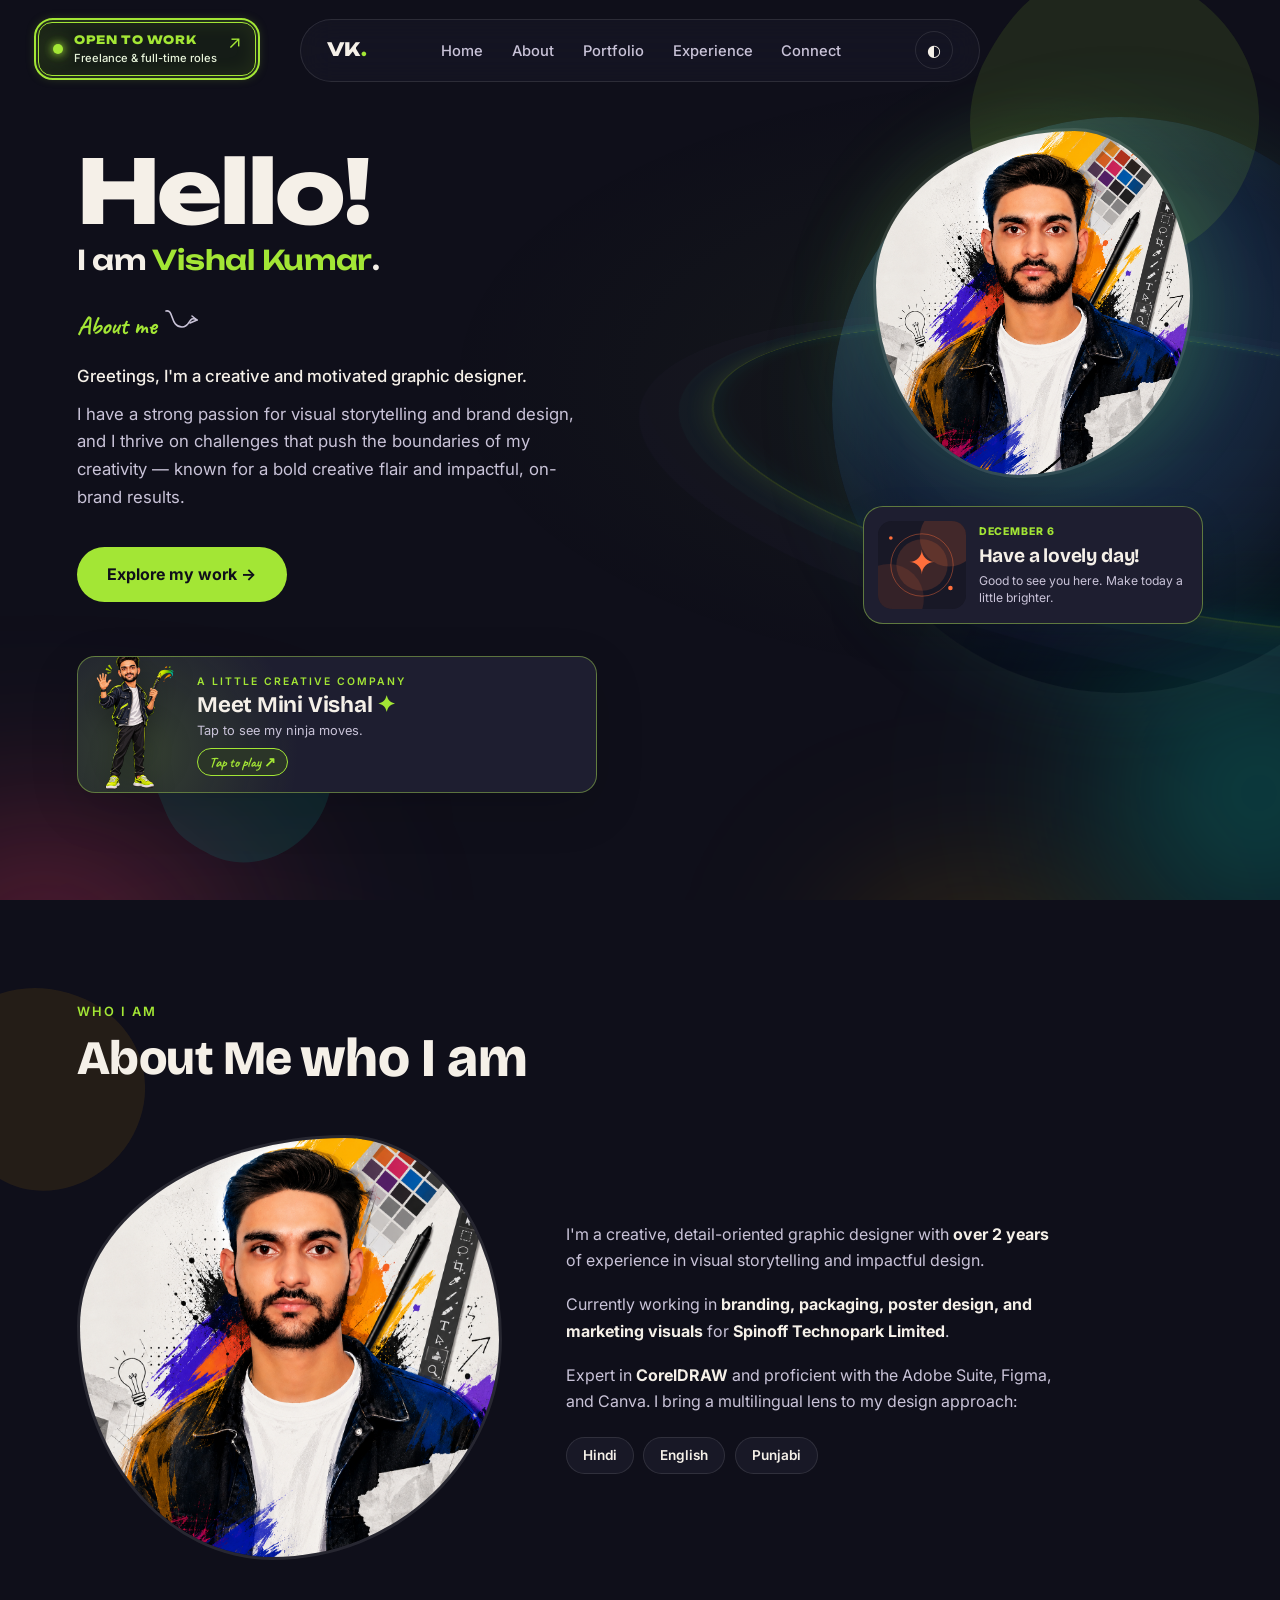
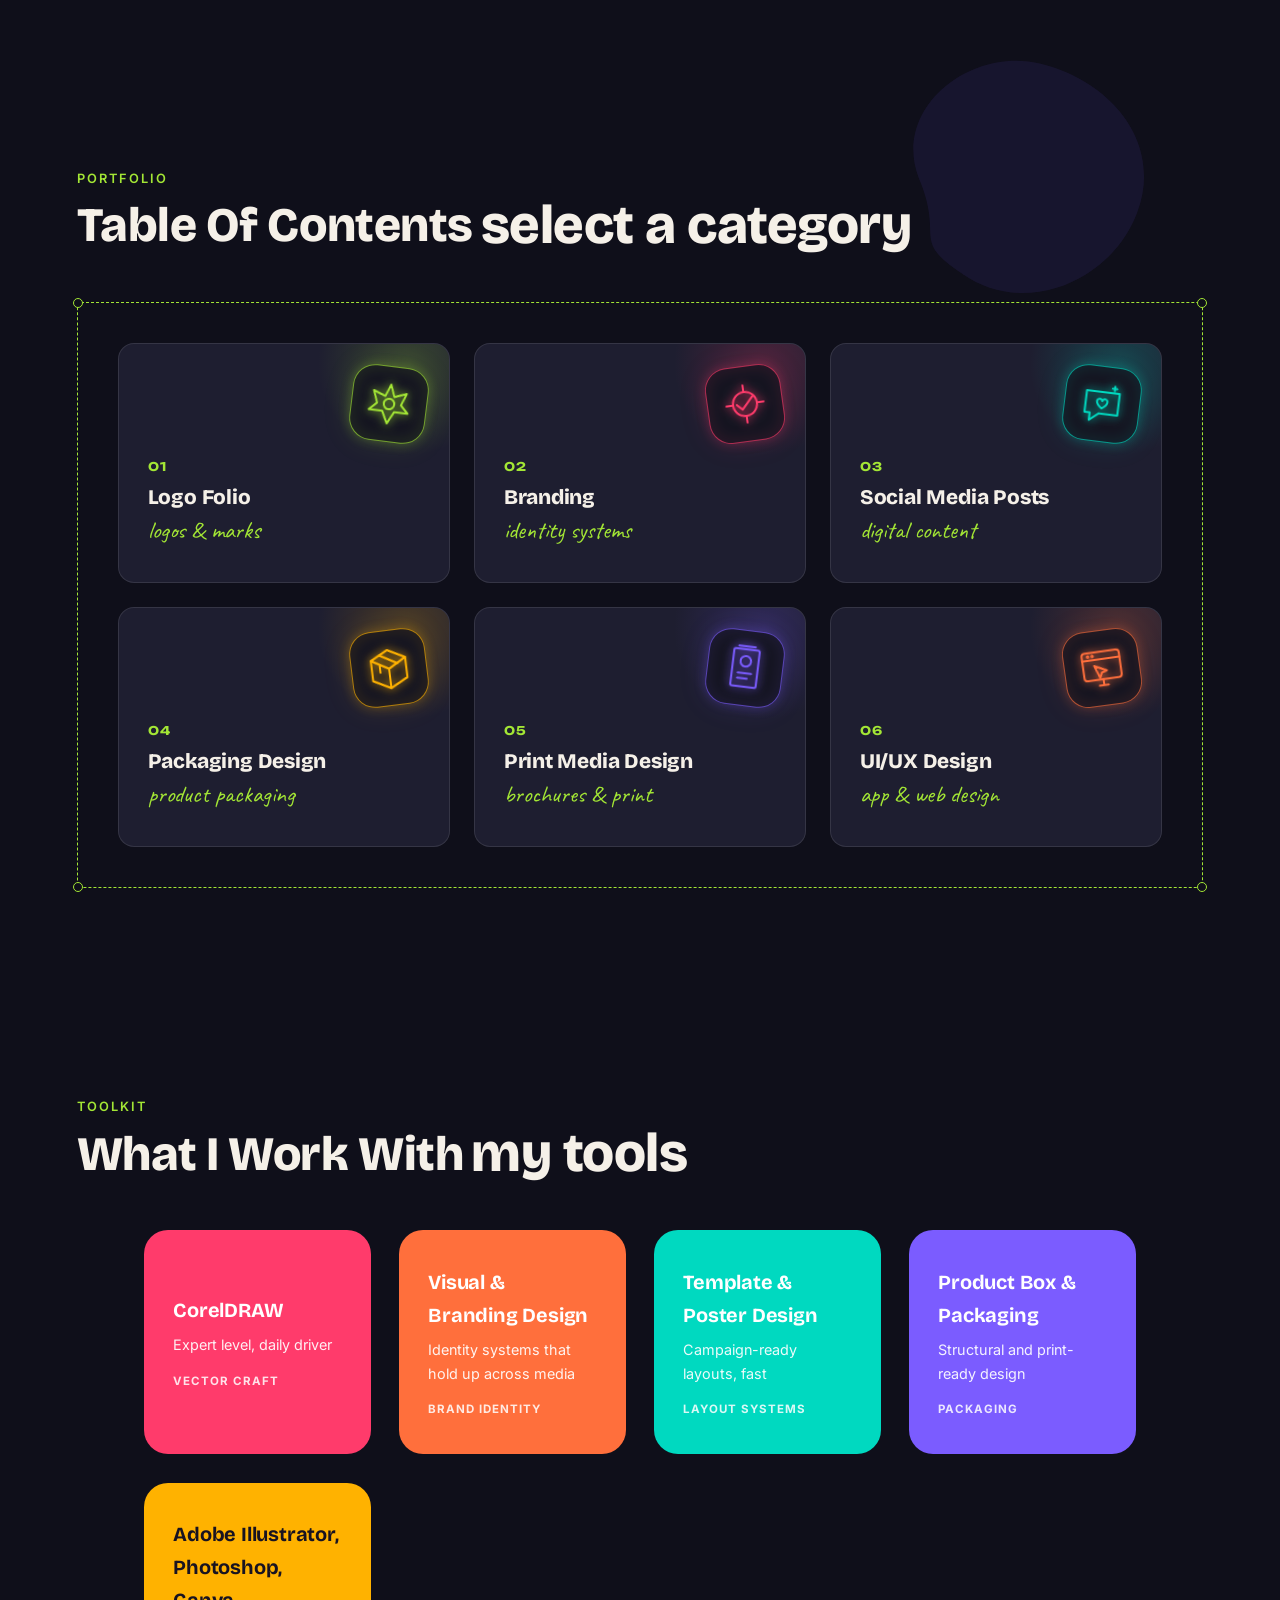
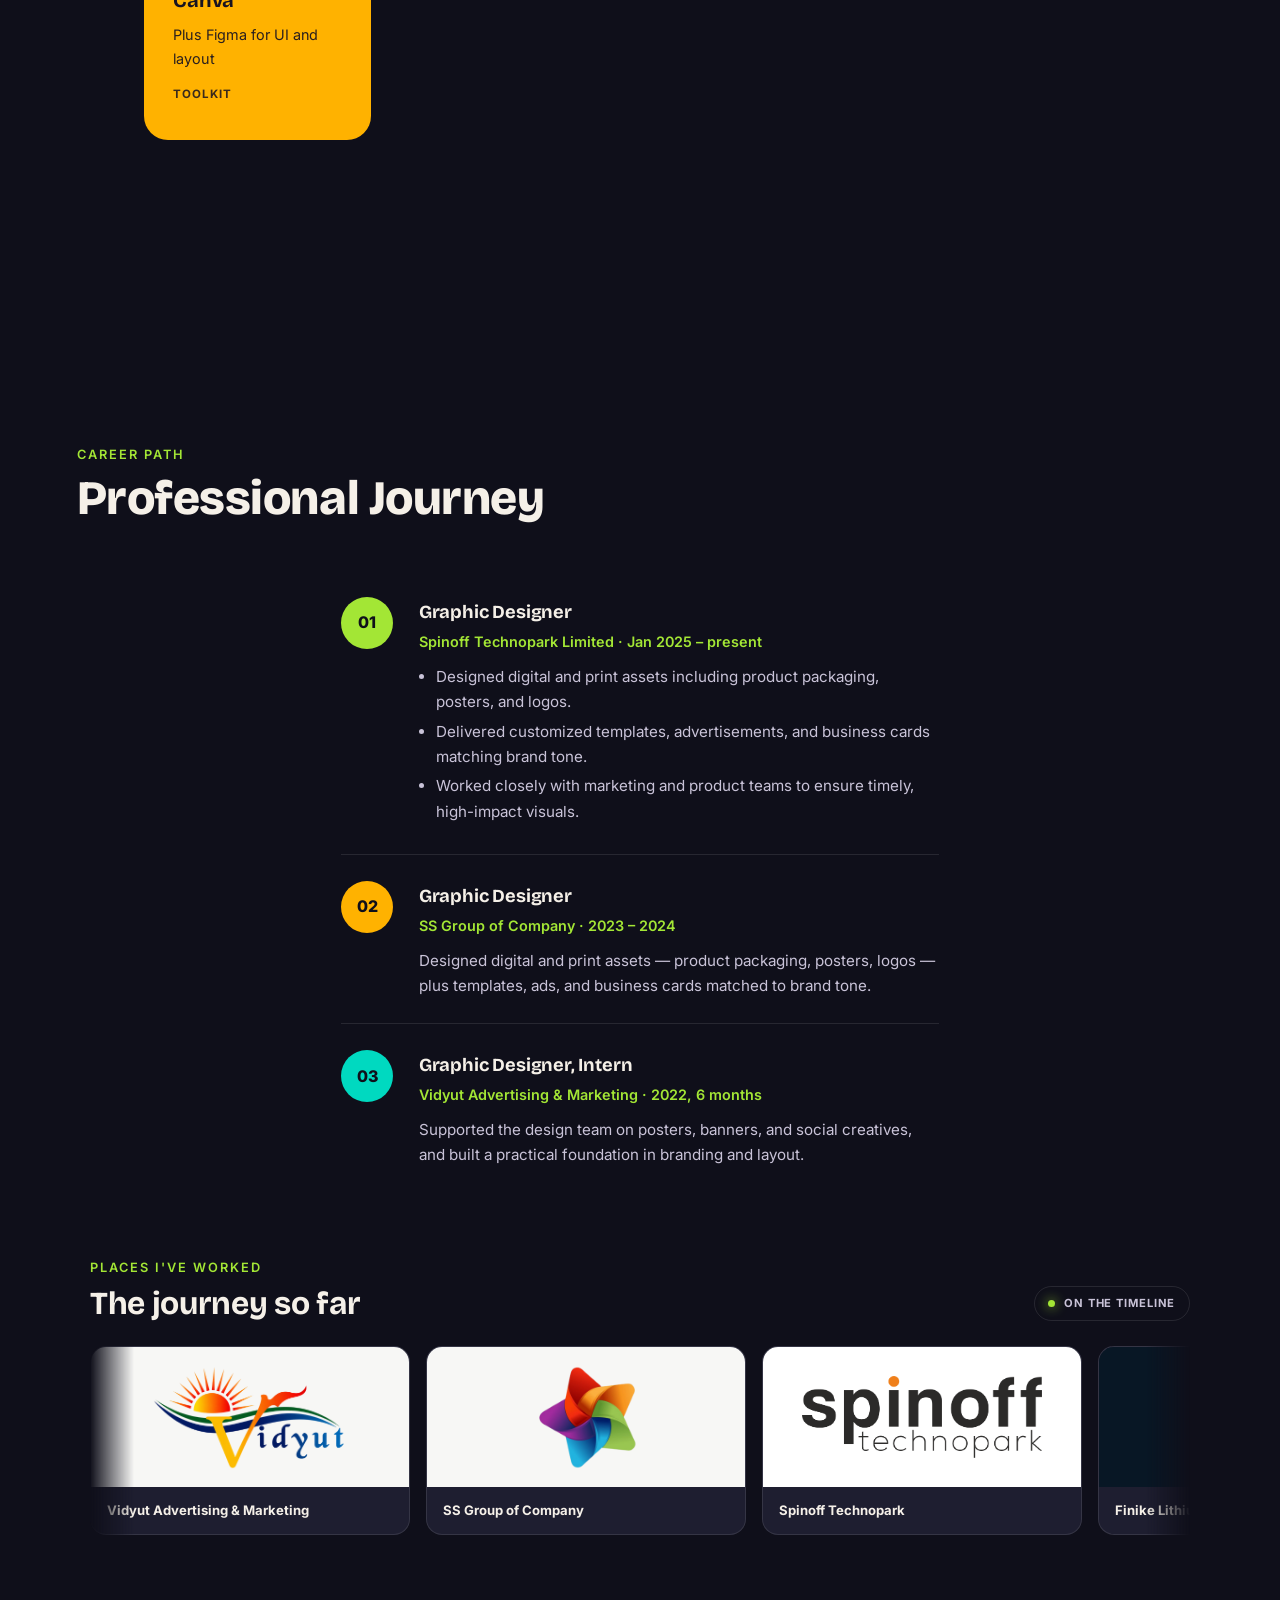
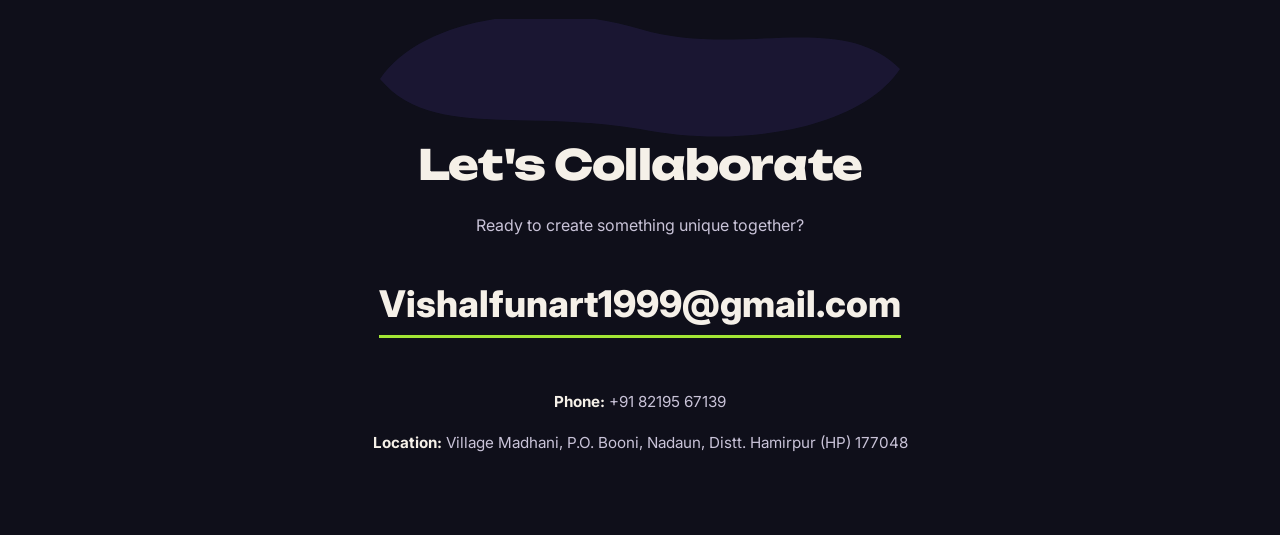
==== commit b16e91d6: "Add ninja actions to homepage mascot" ====
--- a/index.html
+++ b/index.html
@@ -74,16 +74,18 @@
     </div>
   </div>
   <div class="mascot-playground fade-up" id="mascotPlayground">
-    <button class="mascot-character" id="mascotButton" type="button" aria-label="Play with Mini Vishal">
+    <button class="mascot-character" id="mascotButton" type="button" aria-label="Watch Mini Vishal do a ninja move">
       <img src="assets/mascot-vishal.png" alt="" width="640" height="960" decoding="async">
       <span class="mascot-spark mascot-spark-one" aria-hidden="true">✦</span>
       <span class="mascot-spark mascot-spark-two" aria-hidden="true">✧</span>
       <span class="mascot-spark mascot-spark-three" aria-hidden="true">✦</span>
     </button>
+    <svg class="mascot-shuriken" viewBox="0 0 40 40" aria-hidden="true"><path d="M20 2 25 14 38 20 25 26 20 38 14 26 2 20 14 14Z" fill="var(--teal)" stroke="var(--ink)" stroke-width="2"/><circle cx="20" cy="20" r="4" fill="var(--surface-card)" stroke="var(--ink)" stroke-width="2"/></svg>
+    <span class="mascot-speed" aria-hidden="true"></span>
     <div class="mascot-copy">
       <p class="eyebrow">A little creative company</p>
       <h2>Meet Mini Vishal <span aria-hidden="true">✦</span></h2>
-      <p id="mascotMessage" aria-live="polite">Tap me! I have a few tricks up my sleeve.</p>
+      <p id="mascotMessage" aria-live="polite">Tap to see my ninja moves.</p>
       <button class="mascot-hint" id="mascotPlayButton" type="button">Tap to play ↗</button>
     </div>
   </div>
--- a/styles.css
+++ b/styles.css
@@ -590,22 +590,32 @@
 .mascot-spark-one { top: 12px; right: 0; font-size: 1.4rem; }
 .mascot-spark-two { top: 35px; left: 4px; color: var(--teal); font-size: 1.1rem; }
 .mascot-spark-three { top: 62px; right: 3px; color: var(--orange); font-size: .9rem; }
-.mascot-playground[data-move="jump"] .mascot-character img { animation: mascot-jump .8s ease-out; }
-.mascot-playground[data-move="spin"] .mascot-character img { animation: mascot-spin 1s ease-in-out; }
-.mascot-playground[data-move="wave"] .mascot-character img { animation: mascot-wave .75s ease-in-out; }
-.mascot-playground[data-move="paint"] .mascot-character img { animation: mascot-paint .9s ease-in-out; }
-.mascot-playground[data-move="paint"] .mascot-spark { animation: mascot-spark .8s ease-out forwards; }
-.mascot-playground[data-move="paint"] .mascot-spark-two { animation-delay: .1s; }
-.mascot-playground[data-move="paint"] .mascot-spark-three { animation-delay: .2s; }
+.mascot-shuriken { position: absolute; z-index: 3; top: 28px; left: 55px; width: 32px; height: 32px; opacity: 0; pointer-events: none; filter: drop-shadow(0 0 8px var(--teal)); }
+.mascot-speed { position: absolute; z-index: 0; top: 39px; left: 6px; width: 48px; height: 3px; border-radius: 20px; background: var(--teal); box-shadow: 0 13px 0 var(--green), 0 26px 0 var(--teal); opacity: 0; pointer-events: none; }
+.mascot-character::after { content: ''; position: absolute; z-index: 3; top: 6px; left: 48px; width: 55px; height: 90px; border-right: 5px solid var(--green); border-radius: 50%; opacity: 0; transform: rotate(40deg) scale(.5); filter: drop-shadow(0 0 9px var(--green)); pointer-events: none; }
+.mascot-playground[data-move="ninja-flip"] .mascot-character img { transform-origin: 50% 50%; animation: mascot-ninja-flip 1.25s ease-in-out both; }
+.mascot-playground[data-move="ninja-flip"] .mascot-shuriken { animation: mascot-shuriken-throw 1.2s ease-out both; }
+.mascot-playground[data-move="ninja-dash"] .mascot-character img { animation: mascot-ninja-dash 1.2s ease-in-out both; }
+.mascot-playground[data-move="ninja-dash"] .mascot-speed { animation: mascot-speed-lines 1.1s ease-out both; }
+.mascot-playground[data-move="ninja-slash"] .mascot-character img { animation: mascot-ninja-slash 1.2s ease-in-out both; }
+.mascot-playground[data-move="ninja-slash"] .mascot-character::after { animation: mascot-slash-arc 1.05s ease-out both; }
+.mascot-playground[data-move^="ninja-"] .mascot-spark { animation: mascot-spark .8s ease-out forwards; }
+.mascot-playground[data-move^="ninja-"] .mascot-spark-two { animation-delay: .1s; }
+.mascot-playground[data-move^="ninja-"] .mascot-spark-three { animation-delay: .2s; }
 @keyframes mascot-float { 50% { transform: translate(-50%, -6px) rotate(2deg); } }
-@keyframes mascot-jump { 40% { transform: translate(-50%, -35px) scale(1.05); } 70% { transform: translate(-50%, 2px) scale(.97); } }
-@keyframes mascot-spin { 50% { transform: translateX(-50%) rotate(180deg) scale(.9); } 100% { transform: translateX(-50%) rotate(360deg); } }
-@keyframes mascot-wave { 30% { transform: translateX(-50%) rotate(-8deg); } 65% { transform: translateX(-50%) rotate(8deg); } }
-@keyframes mascot-paint { 40% { transform: translateX(-50%) rotate(-12deg) scale(1.06); } 75% { transform: translateX(-50%) rotate(7deg); } }
+@keyframes mascot-ninja-flip { 0%, 100% { transform: translateX(-50%) rotate(0); } 35% { transform: translate(-50%, -30px) rotate(170deg) scale(.85); } 70% { transform: translate(-50%, -16px) rotate(340deg) scale(1.08); } }
+@keyframes mascot-shuriken-throw { 0%, 25% { opacity: 0; transform: translate(0, 10px) rotate(0) scale(.5); } 40% { opacity: 1; } 100% { opacity: 0; transform: translate(140px, -28px) rotate(900deg) scale(1.15); } }
+@keyframes mascot-ninja-dash { 0%, 100% { transform: translateX(-50%); filter: drop-shadow(0 8px 12px rgba(0, 0, 0, .3)); } 25% { transform: translateX(-70%) skewX(-12deg); } 55% { transform: translateX(25%) skewX(-18deg); filter: drop-shadow(-20px 0 6px var(--teal)); } 75% { transform: translateX(-65%) skewX(8deg); } }
+@keyframes mascot-speed-lines { 0%, 20%, 100% { opacity: 0; transform: translateX(0) scaleX(.5); } 35%, 65% { opacity: .95; transform: translateX(20px) scaleX(1.3); } 80% { opacity: 0; transform: translateX(90px); } }
+@keyframes mascot-ninja-slash { 0%, 100% { transform: translateX(-50%) rotate(0); } 32% { transform: translateX(-55%) rotate(-22deg); } 58% { transform: translateX(-45%) rotate(24deg) scale(1.07); } 78% { transform: translateX(-50%) rotate(-6deg); } }
+@keyframes mascot-slash-arc { 0%, 30%, 100% { opacity: 0; transform: rotate(40deg) scale(.5); } 52% { opacity: 1; transform: rotate(-35deg) scale(1.25); } 75% { opacity: 0; transform: rotate(-70deg) scale(1.45); } }
 @keyframes mascot-spark { 20% { opacity: 1; transform: scale(1.4) translateY(-8px); } 100% { opacity: 0; transform: scale(.5) translateY(-28px); } }
 @media (prefers-reduced-motion: reduce) {
   .mascot-character img, .mascot-playground[data-move] .mascot-character img,
-  .mascot-playground[data-move="paint"] .mascot-spark { animation: none; }
+  .mascot-playground[data-move] .mascot-spark,
+  .mascot-playground[data-move] .mascot-shuriken,
+  .mascot-playground[data-move] .mascot-speed,
+  .mascot-playground[data-move] .mascot-character::after { animation: none; }
 }
 .cta-btn {
   display: inline-flex;
@@ -1390,6 +1400,7 @@
   .case-study:nth-child(even) { direction: ltr; }
 }
 @media (max-width: 768px) {
+  #home { overflow-x: clip; }
   nav {
     width: 94%;
     padding: 0.6rem 1rem;
@@ -1423,6 +1434,44 @@
   .page-header h1 { display: block; }
   .page-header .script-label { display: block; margin-left: 0; margin-top: 0.2rem; }
 }
+@media (max-width: 768px) {
+  .motion-ready .slide-in:not(.visible),
+  .motion-ready .slide-in:nth-child(even):not(.visible),
+  .motion-ready .finike-store-shot.fade-up:not(.visible),
+  .motion-ready .finike-store-shot.fade-up:nth-child(even):not(.visible),
+  .motion-ready .finike-hardware-shot.fade-up:not(.visible),
+  .motion-ready .finike-hardware-shot.fade-up:nth-child(even):not(.visible) {
+    transform: translate3d(0, 24px, 0);
+  }
+}
+@media (max-width: 600px) {
+  nav:not(.finike-nav) {
+    top: .75rem;
+    width: calc(100% - 1.25rem);
+    display: grid;
+    grid-template-columns: 1fr auto;
+    gap: .25rem .75rem;
+    padding: .55rem .85rem .65rem;
+    border-radius: 22px;
+  }
+  nav:not(.finike-nav) .logo { grid-column: 1; grid-row: 1; }
+  nav:not(.finike-nav) .theme-toggle { grid-column: 2; grid-row: 1; width: 36px; height: 36px; }
+  nav:not(.finike-nav) .nav-links {
+    grid-column: 1 / -1;
+    grid-row: 2;
+    width: 100%;
+    justify-content: space-between;
+    gap: .35rem;
+    overflow: visible;
+    mask-image: none;
+  }
+  nav:not(.finike-nav) .nav-links a { display: inline-flex; align-items: center; min-height: 36px; font-size: .72rem; }
+  #home { padding-top: 13rem; overflow-x: clip; }
+  .availability-badge { top: 8.4rem; left: 6%; }
+  .showcase-grid { grid-template-columns: minmax(0, 1fr); gap: 1.35rem; }
+  .gallery-section { padding-bottom: 3rem; }
+  .logo-item.expanded { width: min(88vw, 440px); height: min(88vw, 440px); }
+}
 
 /* ---------- utility: placeholder text ---------- */
 .placeholder-text {
@@ -1494,6 +1543,7 @@
 .finike-nav {
   position: absolute;
   inset: 0 0 auto;
+  transform: none;
   width: 100%;
   z-index: 5;
   display: flex;
@@ -1629,6 +1679,17 @@
   .finike-footer { align-items: flex-start; flex-direction: column; }
 }
 
+@media (max-width: 600px) {
+  .email-link {
+    max-width: 100%;
+    font-size: clamp(1rem, 4.3vw, 1.25rem);
+    line-height: 1.3;
+    overflow-wrap: anywhere;
+  }
+  .finike-nav { width: 100%; padding: 1rem 1.25rem; }
+  .finike-back { font-size: .68rem; letter-spacing: .05em; }
+}
+
 /* Playful portfolio cursor for mouse and trackpad visitors. */
 @media (hover: hover) and (pointer: fine) {
   body { cursor: url('assets/cursor-smile.svg') 17 17, auto; }
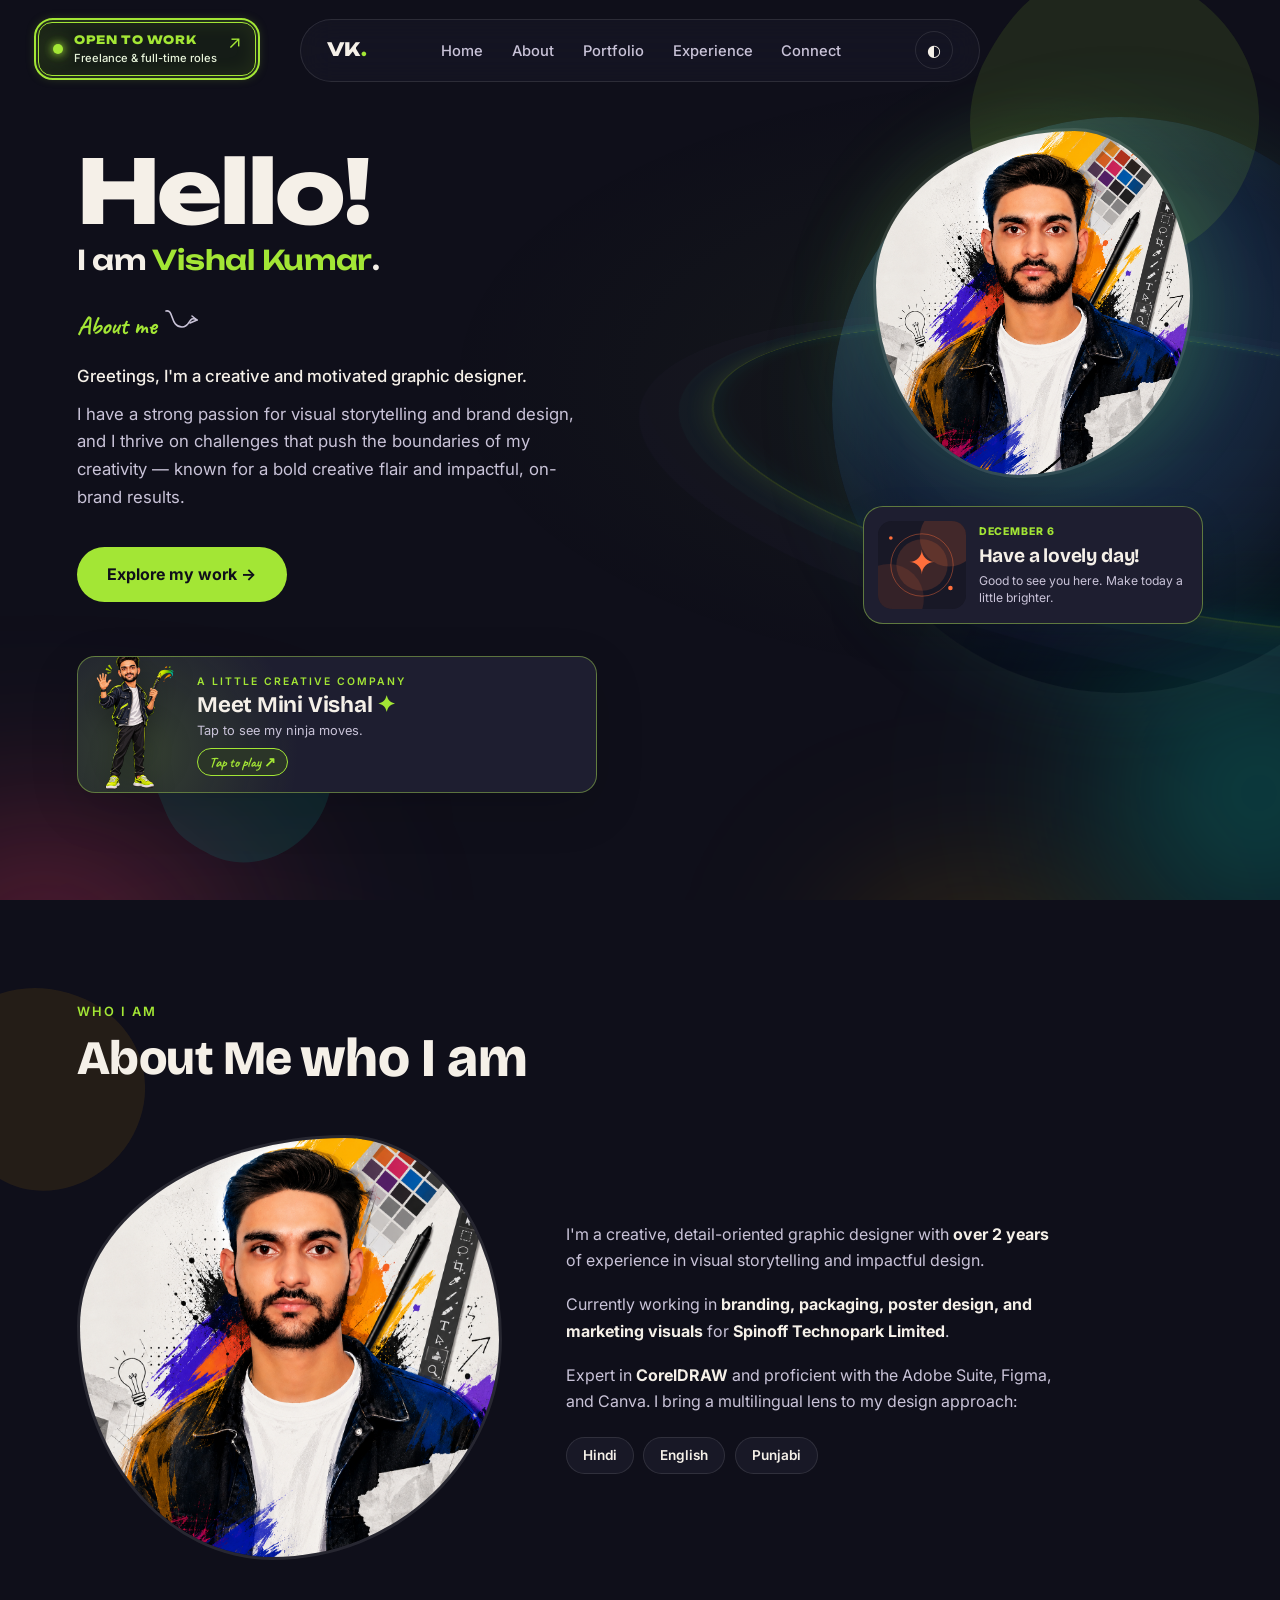
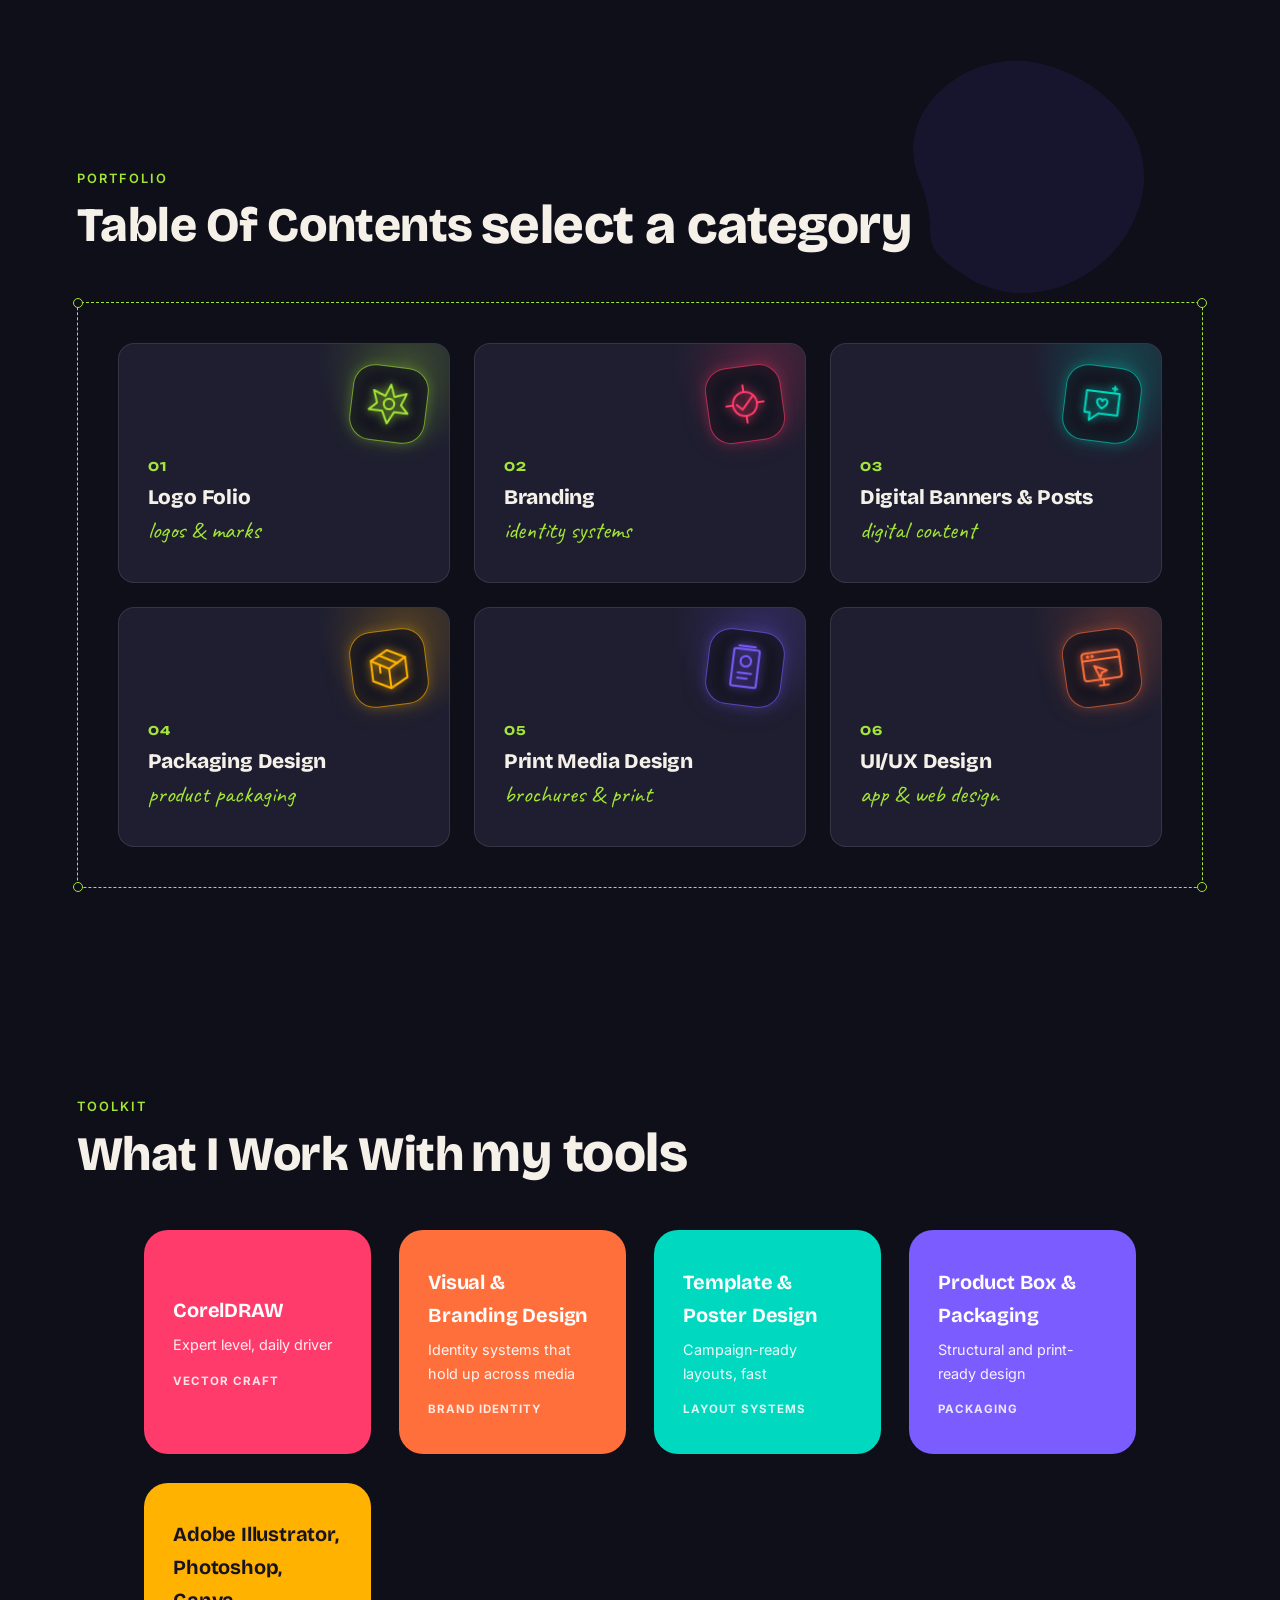
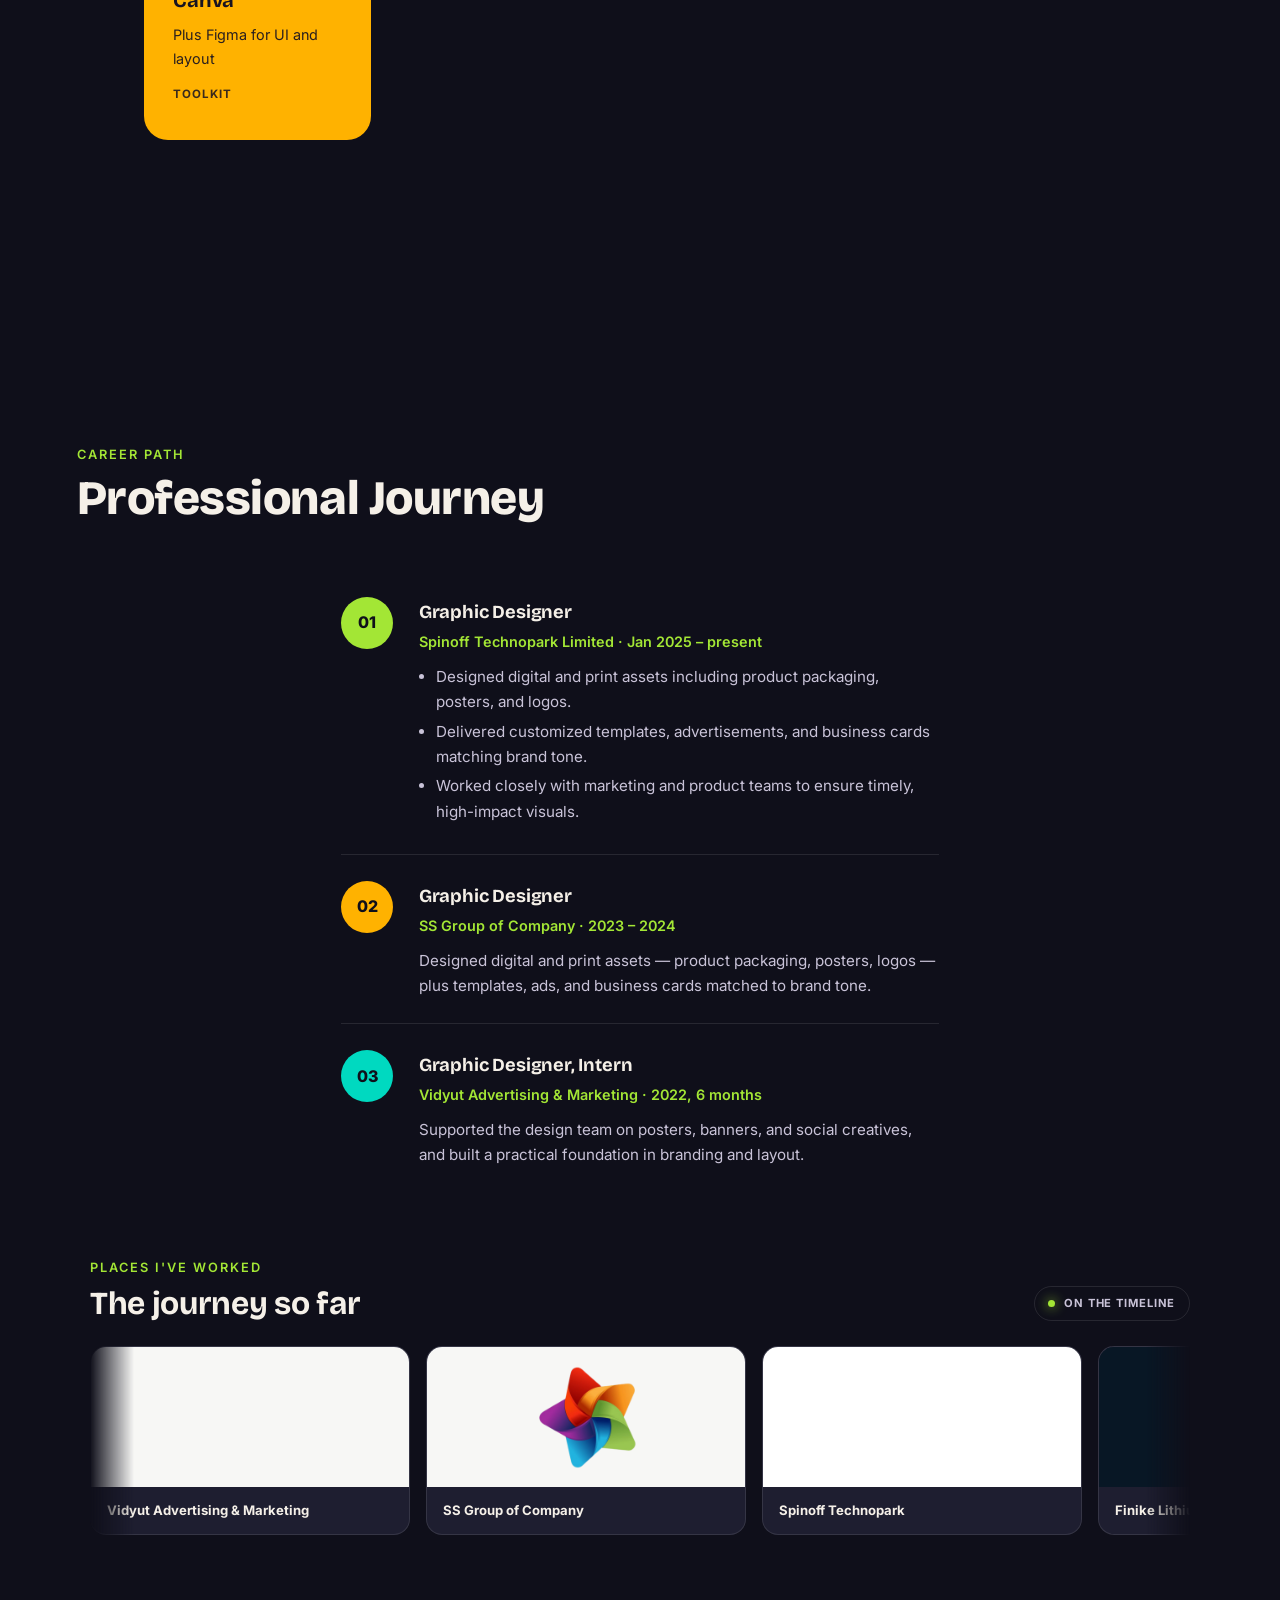
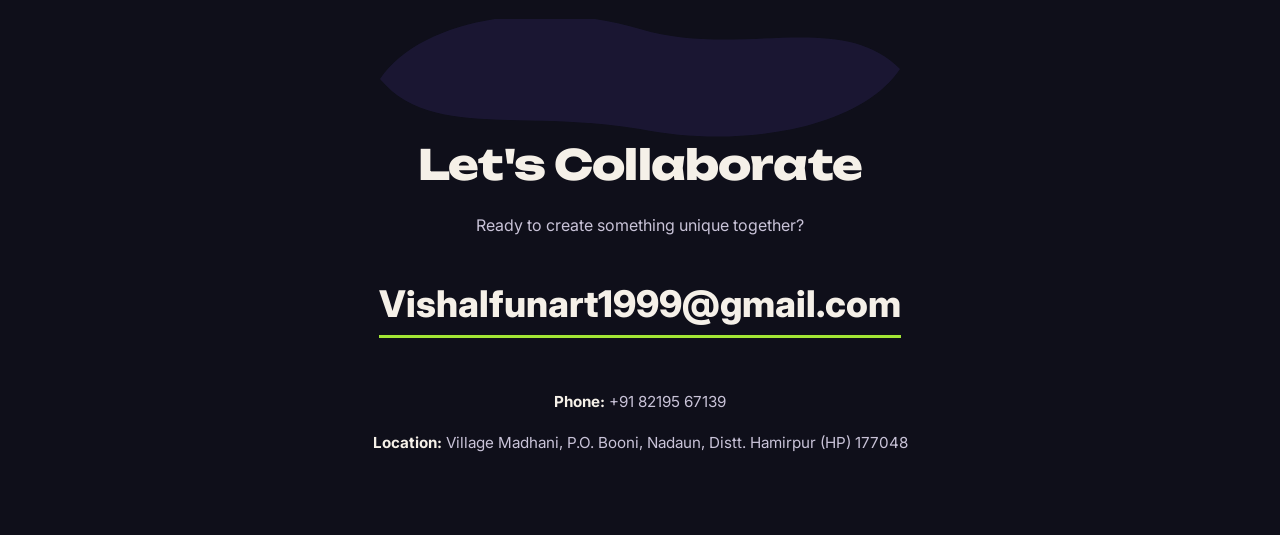
==== commit 0f3acf93: "Remove selected brand posts, banners, and hardware logo" ====
--- a/index.html
+++ b/index.html
@@ -141,7 +141,7 @@
       <a href="social-media.html" class="toc-card">
         <span class="toc-neon" aria-hidden="true"><svg viewBox="0 0 64 64" fill="none"><path d="M10 16h44v29H29L17 55V45h-7V16Z"/><path d="M25 29c0-4 5-5 7-1 2-4 7-3 7 1 0 4-7 9-7 9s-7-5-7-9Z"/><path d="M47 7v6M44 10h6"/></svg></span>
         <span class="toc-number">03</span>
-        <h3 class="toc-title">Social Media Posts</h3>
+        <h3 class="toc-title">Digital Banners &amp; Posts</h3>
         <span class="toc-script">digital content</span>
       </a>
       <a href="packaging.html" class="toc-card">
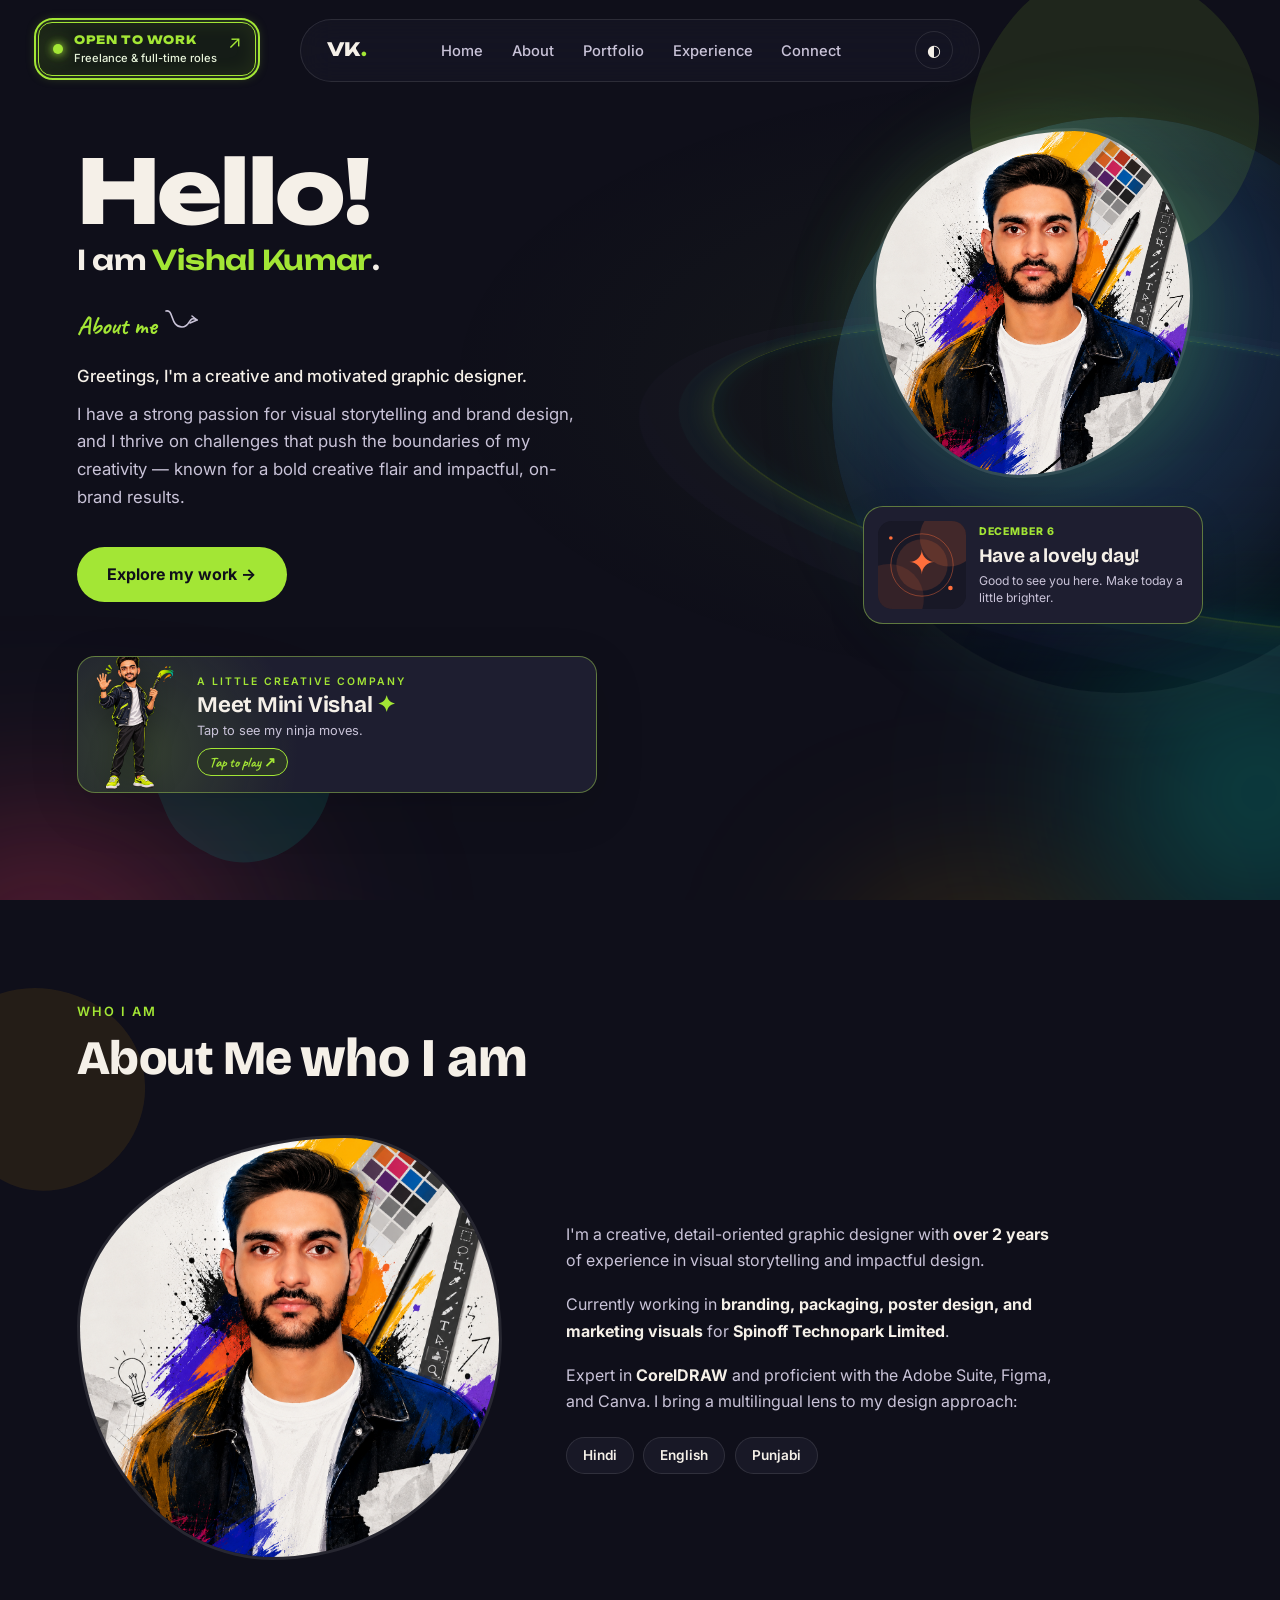
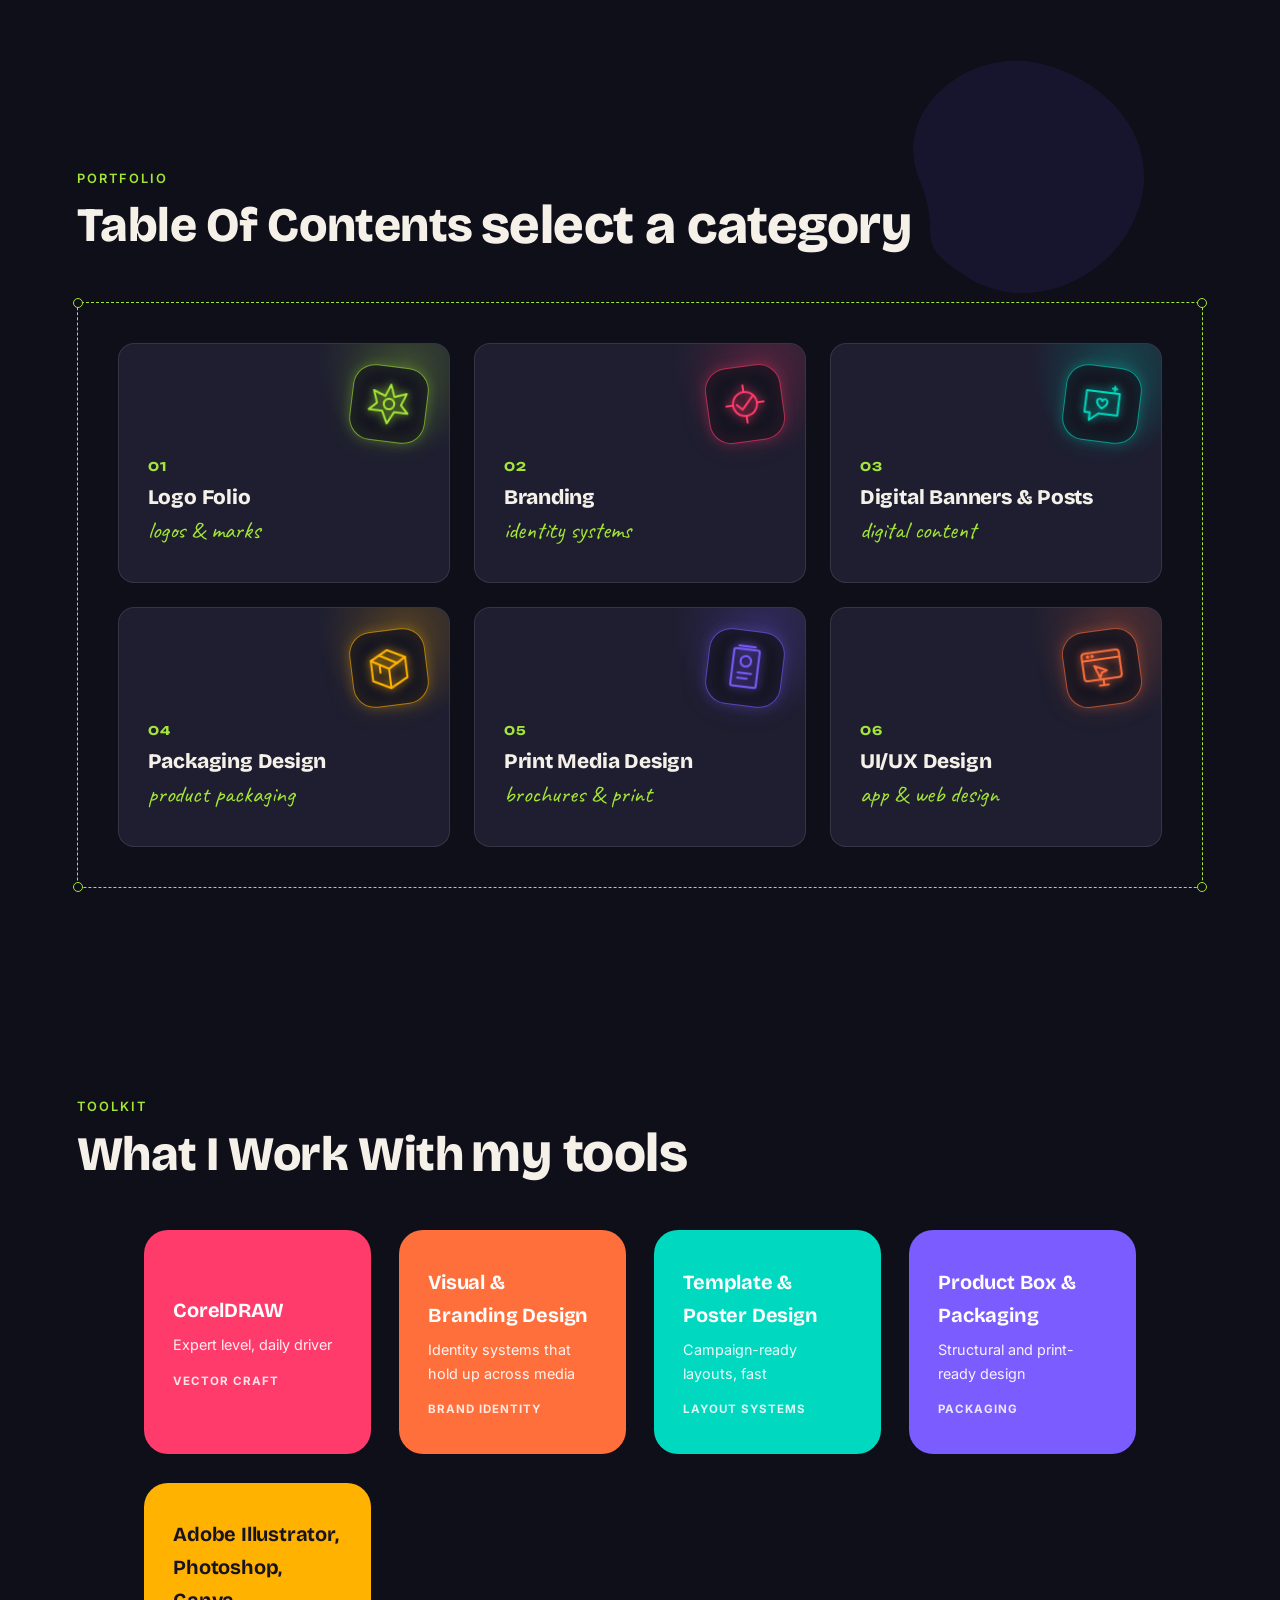
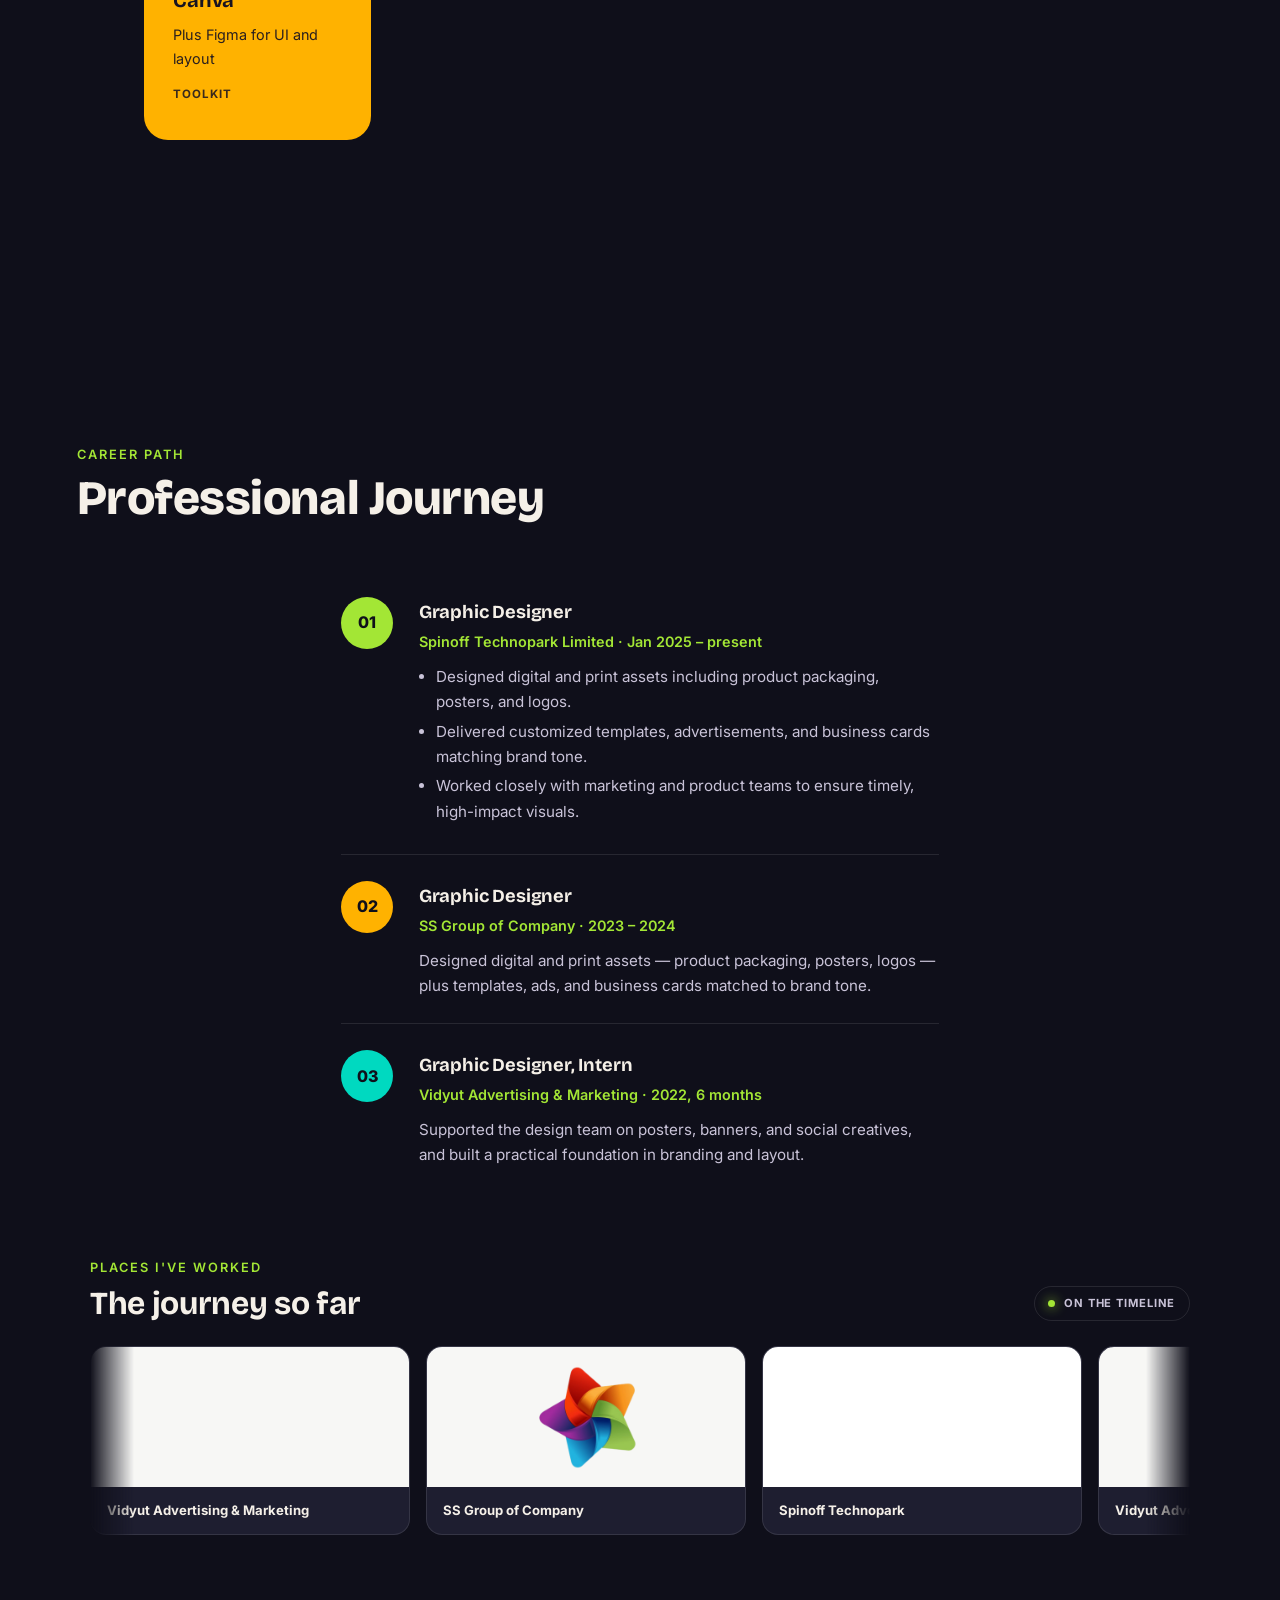
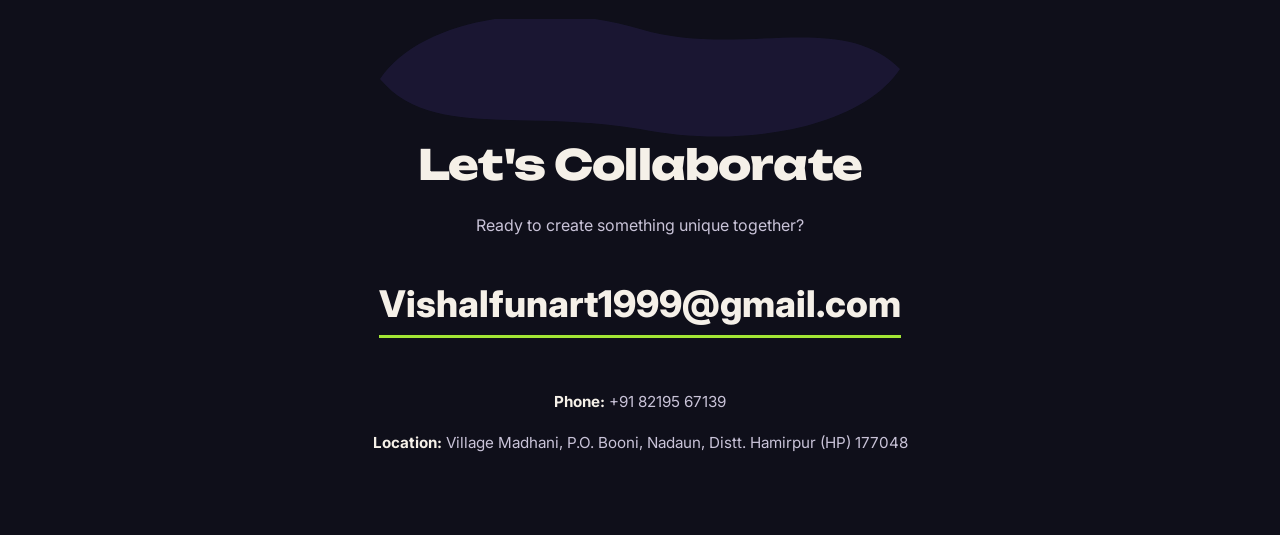
==== commit afdac827: "Remove Finike Lithium from employer ticker" ====
--- a/index.html
+++ b/index.html
@@ -258,10 +258,6 @@
             <div class="employer-logo-media employer-logo-media--spinoff"><img src="assets/company-logos/spinoff-technopark.png" alt="" width="1341" height="462" loading="lazy" decoding="async"></div>
             <span>Spinoff Technopark</span>
           </div>
-          <div class="employer-logo-card">
-            <div class="employer-logo-media employer-logo-media--finike"><img src="assets/company-logos/finike-lithium.png" alt="" loading="lazy" decoding="async"></div>
-            <span>Finike Lithium</span>
-          </div>
         </div>
         <div class="employer-ticker-set" aria-hidden="true">
           <div class="employer-logo-card">
@@ -275,10 +271,6 @@
           <div class="employer-logo-card">
             <div class="employer-logo-media employer-logo-media--spinoff"><img src="assets/company-logos/spinoff-technopark.png" alt="" width="1341" height="462" loading="lazy" decoding="async"></div>
             <span>Spinoff Technopark</span>
-          </div>
-          <div class="employer-logo-card">
-            <div class="employer-logo-media employer-logo-media--finike"><img src="assets/company-logos/finike-lithium.png" alt="" loading="lazy" decoding="async"></div>
-            <span>Finike Lithium</span>
           </div>
         </div>
       </div>
--- a/styles.css
+++ b/styles.css
@@ -1065,6 +1065,25 @@
   transition: gap var(--tr);
 }
 .back-link:hover { gap: 0.8rem; }
+
+/* Portfolio categories while their artwork is being refreshed. */
+.portfolio-empty-page .page-header { padding-bottom: 2rem; }
+.empty-work {
+  min-height: 48vh;
+  padding: 1rem 6% 6rem;
+  align-items: center;
+}
+.empty-work-panel {
+  width: min(100%, 760px);
+  padding: clamp(2rem, 6vw, 4rem);
+  border: 1px solid var(--border);
+  border-radius: 24px;
+  background: var(--surface-card);
+  box-shadow: 0 20px 65px rgba(0, 0, 0, .12);
+}
+.empty-work-panel h2 { font-size: clamp(1.8rem, 4vw, 3rem); line-height: 1.15; }
+.empty-work-panel > p:not(.eyebrow) { margin-top: 1rem; color: var(--text-dim); }
+.empty-work-panel .cta-btn { margin-top: 2rem; }
 
 /* ---------- project grid (sub-pages) ---------- */
 .project-grid {
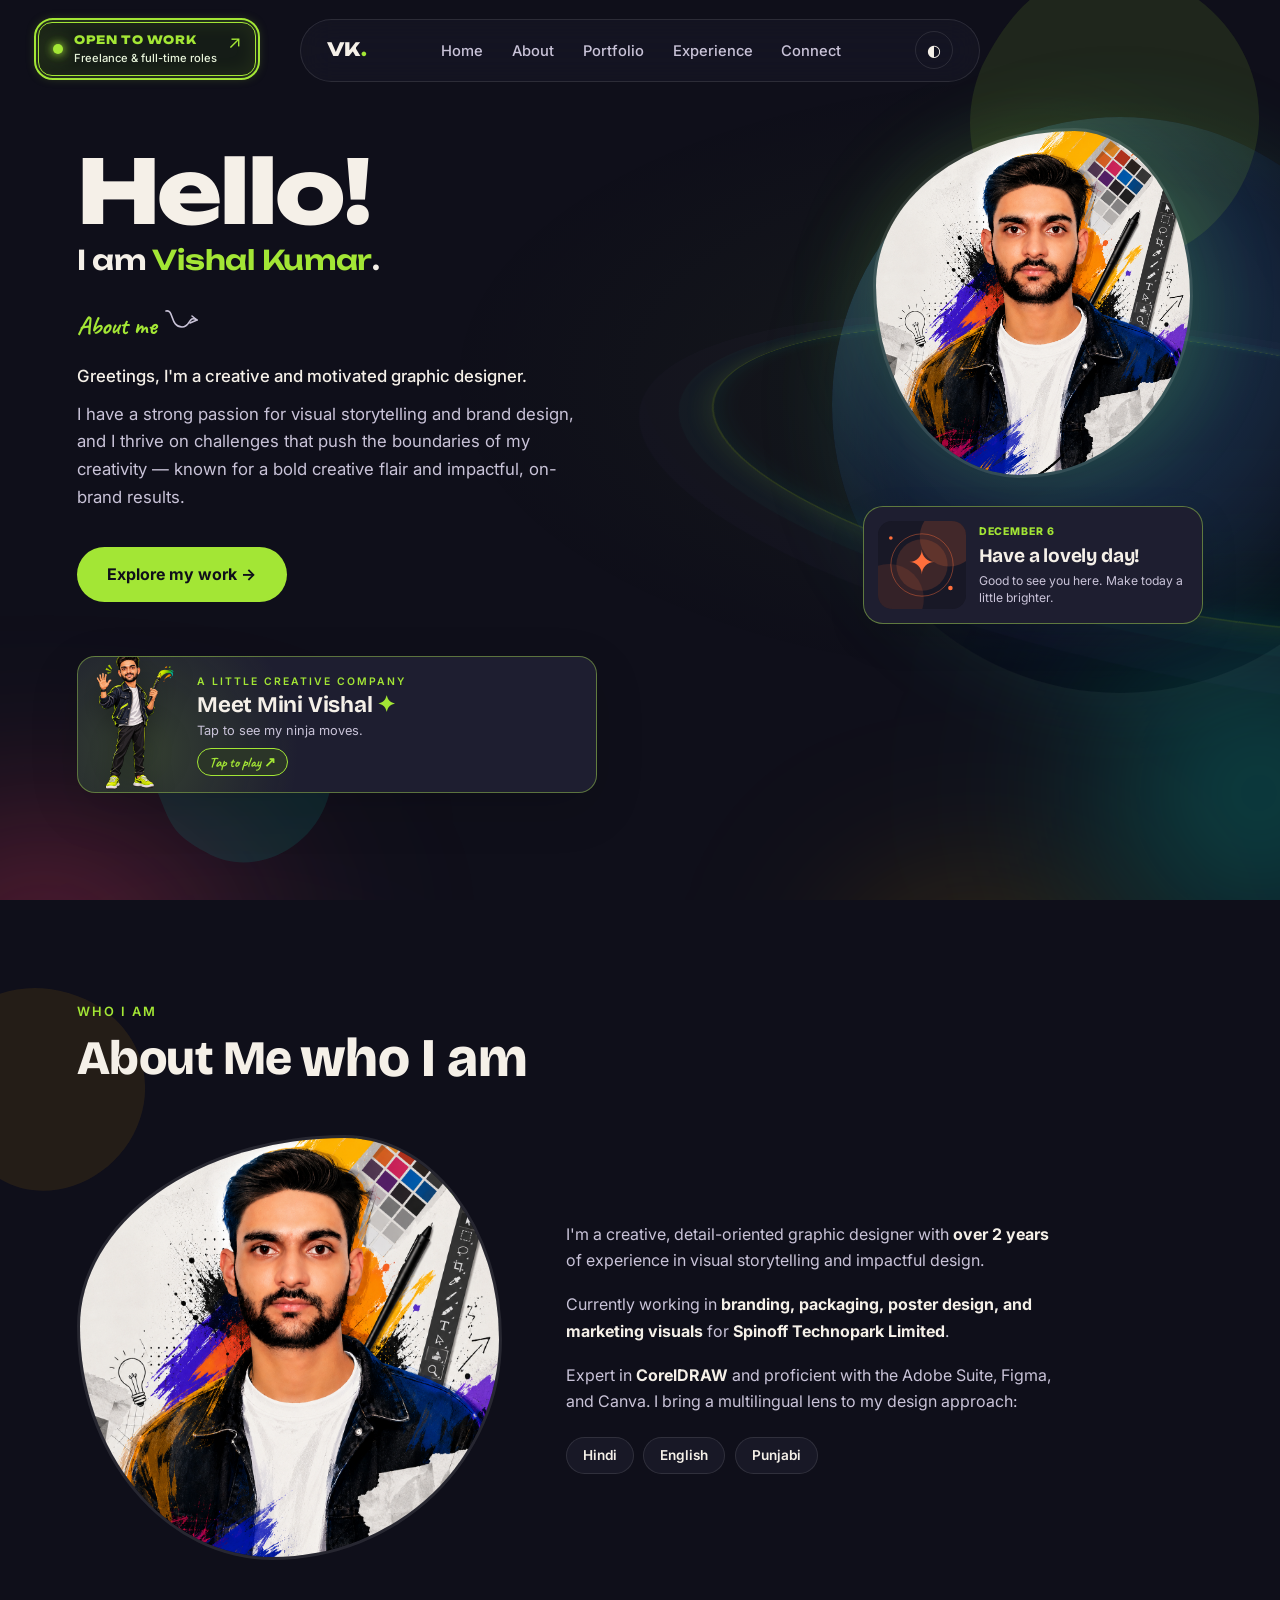
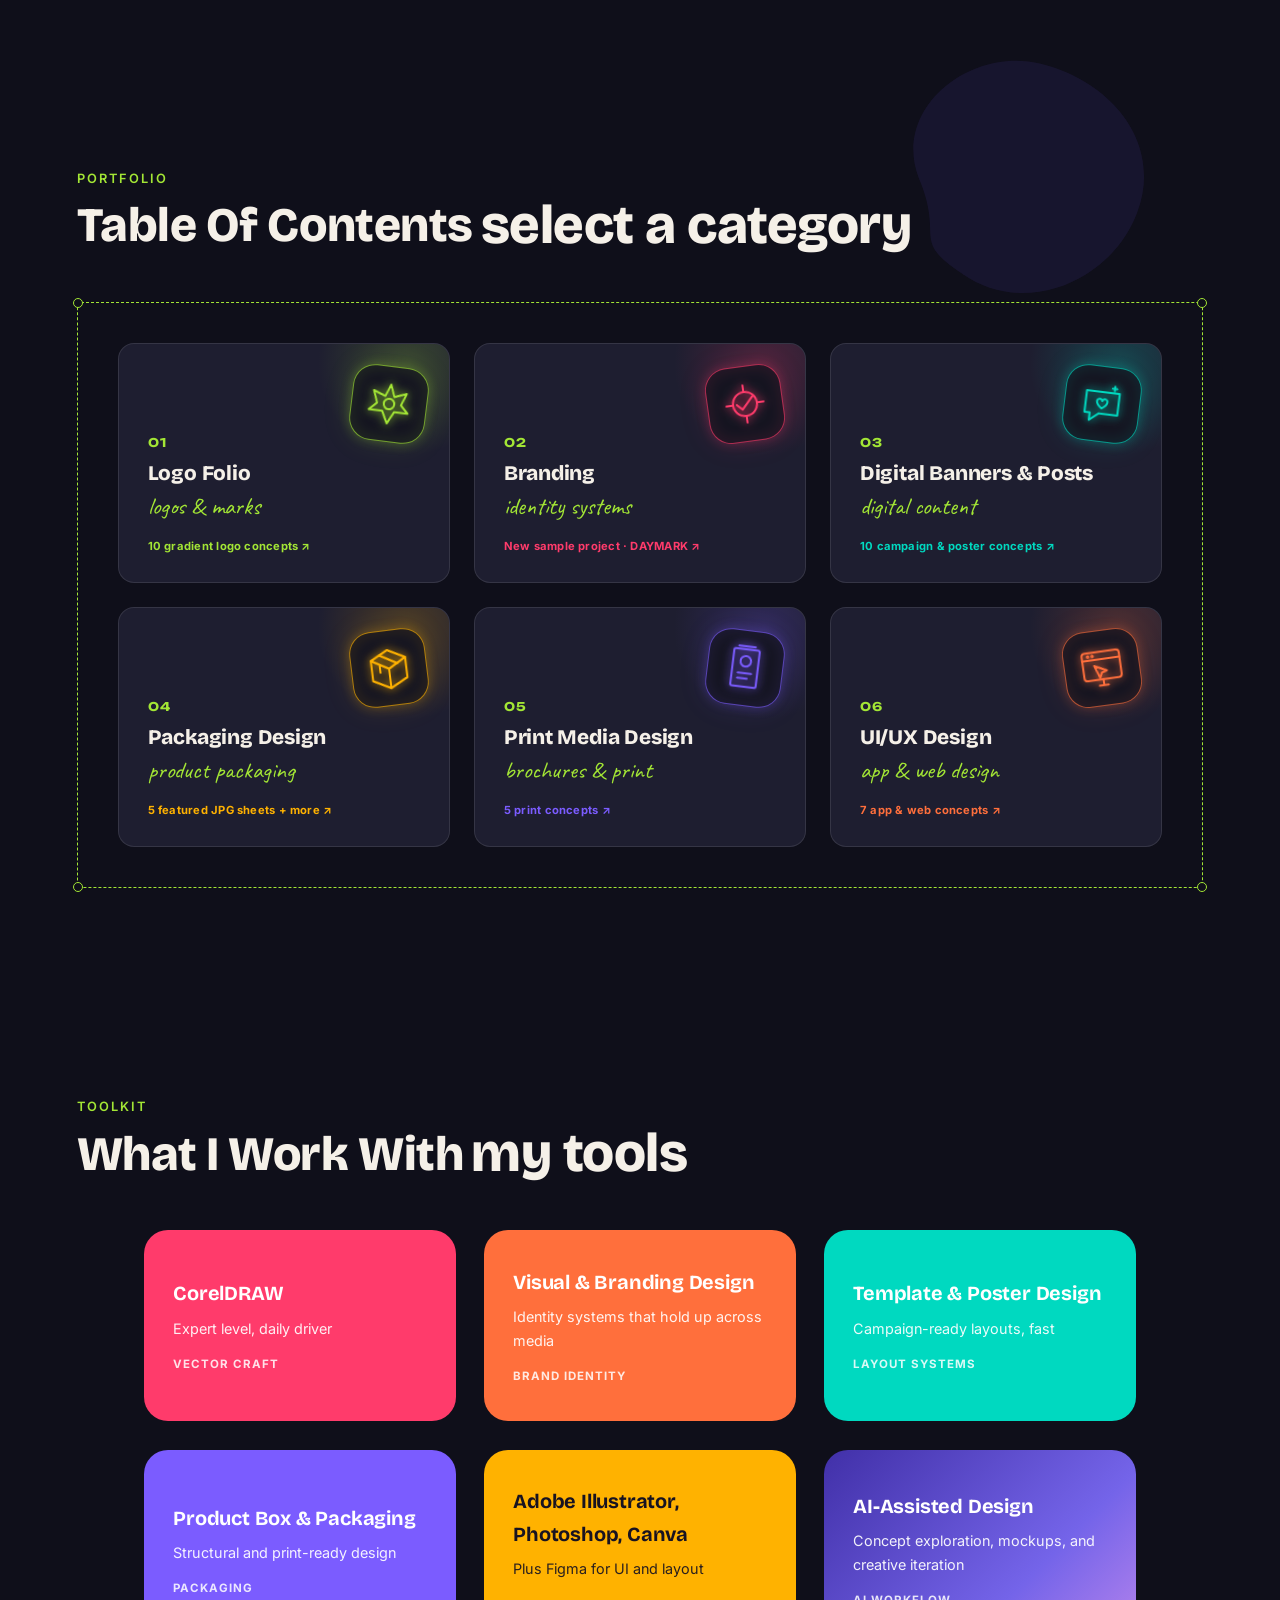
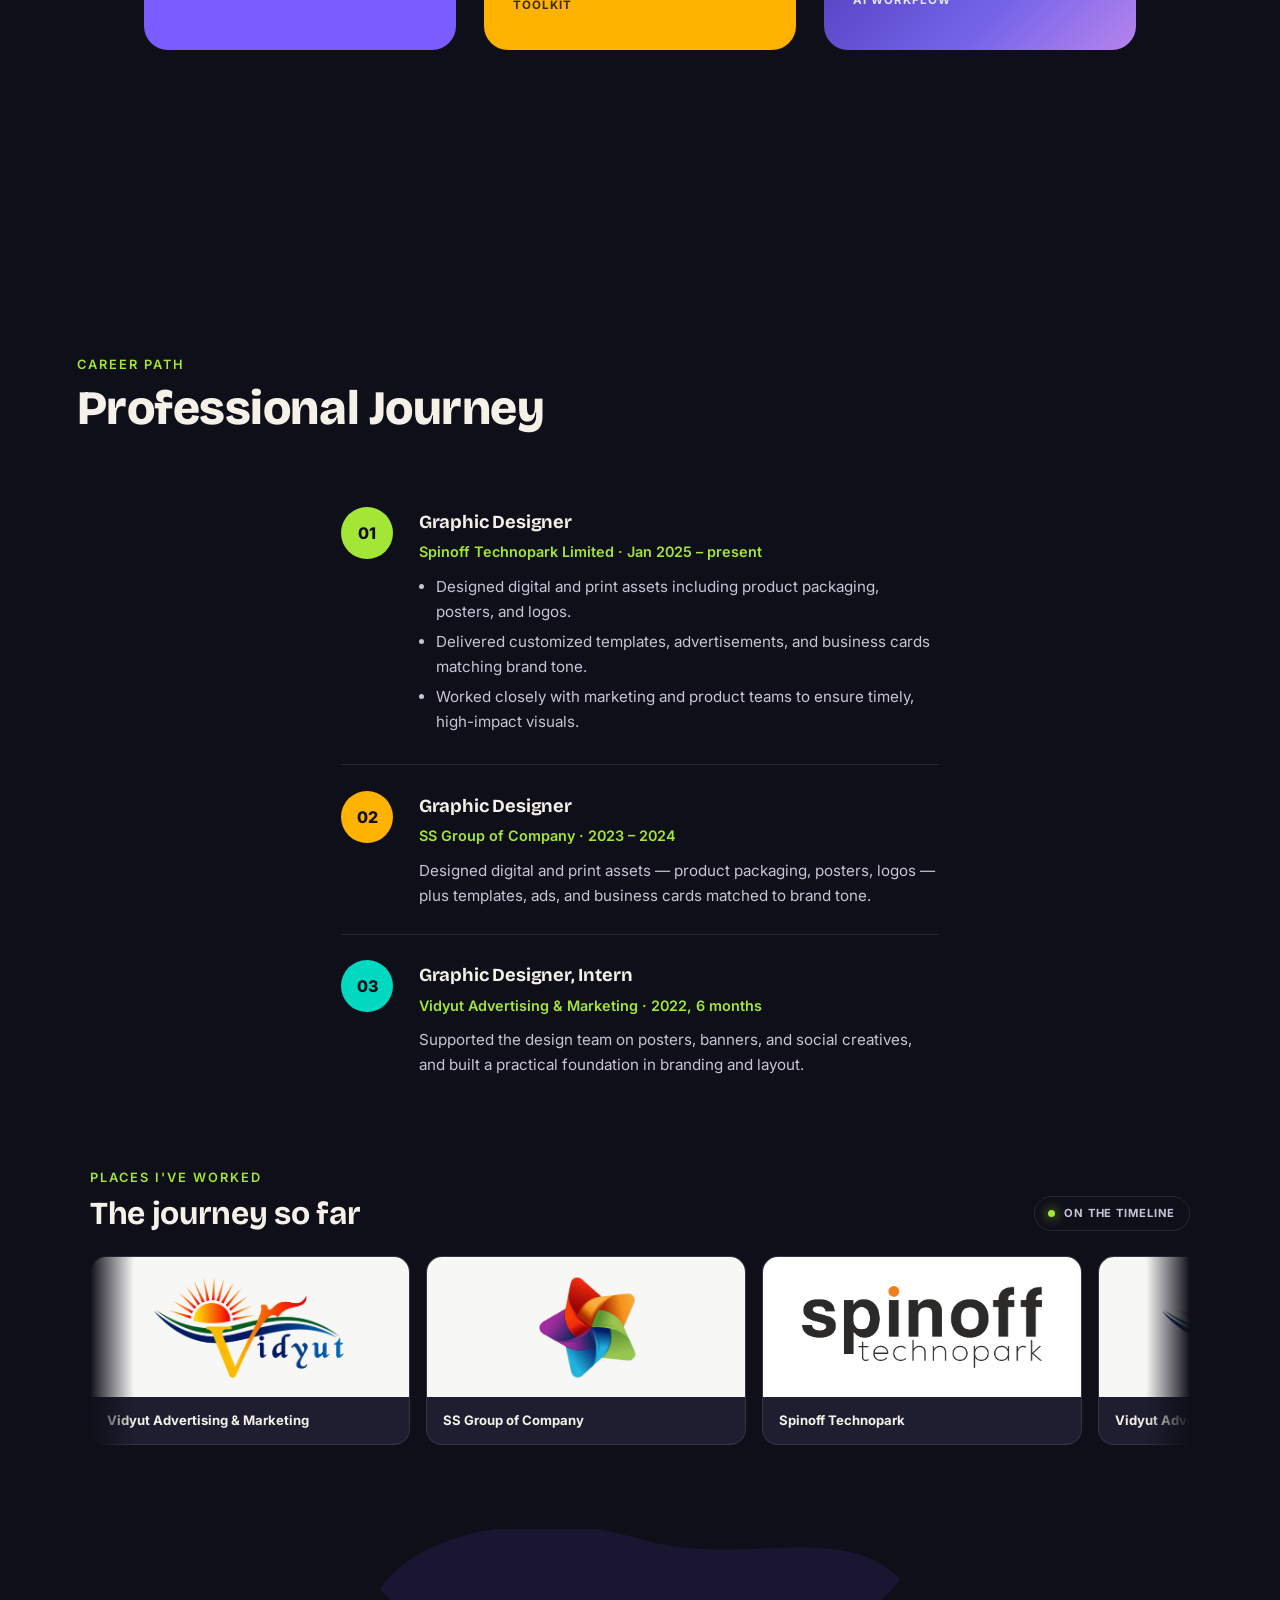
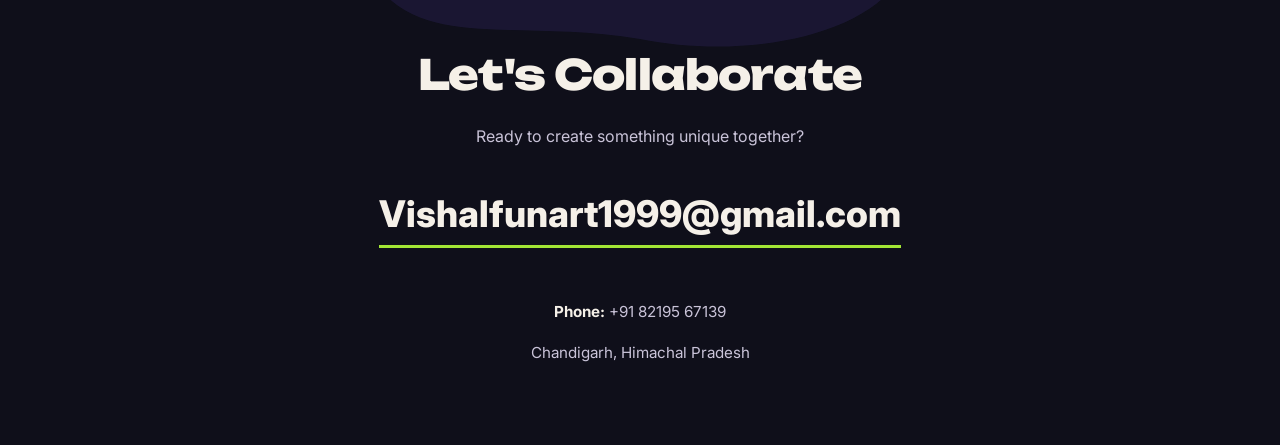
==== commit 923c7e8b: "Update portfolio galleries and creative assets" ====
--- a/index.html
+++ b/index.html
@@ -131,36 +131,42 @@
         <span class="toc-number">01</span>
         <h3 class="toc-title">Logo Folio</h3>
         <span class="toc-script">logos & marks</span>
+        <span class="toc-sample">10 gradient logo concepts ↗</span>
       </a>
       <a href="branding.html" class="toc-card">
         <span class="toc-neon" aria-hidden="true"><svg viewBox="0 0 64 64" fill="none"><circle cx="32" cy="32" r="16"/><path d="M32 7v9M32 48v9M7 32h9M48 32h9M21 32l7 7 15-16"/></svg></span>
         <span class="toc-number">02</span>
         <h3 class="toc-title">Branding</h3>
         <span class="toc-script">identity systems</span>
+        <span class="toc-sample">New sample project · DAYMARK ↗</span>
       </a>
       <a href="social-media.html" class="toc-card">
         <span class="toc-neon" aria-hidden="true"><svg viewBox="0 0 64 64" fill="none"><path d="M10 16h44v29H29L17 55V45h-7V16Z"/><path d="M25 29c0-4 5-5 7-1 2-4 7-3 7 1 0 4-7 9-7 9s-7-5-7-9Z"/><path d="M47 7v6M44 10h6"/></svg></span>
         <span class="toc-number">03</span>
         <h3 class="toc-title">Digital Banners &amp; Posts</h3>
         <span class="toc-script">digital content</span>
+        <span class="toc-sample">10 campaign &amp; poster concepts ↗</span>
       </a>
       <a href="packaging.html" class="toc-card">
         <span class="toc-neon" aria-hidden="true"><svg viewBox="0 0 64 64" fill="none"><path d="m32 8 23 12v27L32 59 9 47V20L32 8Z"/><path d="M9 20 32 33l23-13M32 33v26M21 14l23 13M20 27v10"/></svg></span>
         <span class="toc-number">04</span>
         <h3 class="toc-title">Packaging Design</h3>
         <span class="toc-script">product packaging</span>
+        <span class="toc-sample">5 featured JPG sheets + more ↗</span>
       </a>
       <a href="print-media.html" class="toc-card">
         <span class="toc-neon" aria-hidden="true"><svg viewBox="0 0 64 64" fill="none"><rect x="15" y="7" width="34" height="50" rx="2"/><circle cx="32" cy="23" r="7"/><path d="M23 39h18M23 46h13M21 3h22"/></svg></span>
         <span class="toc-number">05</span>
         <h3 class="toc-title">Print Media Design</h3>
         <span class="toc-script">brochures & print</span>
+        <span class="toc-sample">5 print concepts ↗</span>
       </a>
       <a href="ui-ux.html" class="toc-card">
         <span class="toc-neon" aria-hidden="true"><svg viewBox="0 0 64 64" fill="none"><rect x="7" y="10" width="50" height="37" rx="4"/><path d="M7 20h50M26 55h12M32 47v8M22 28l16 8-7 2-3 7-6-17Z"/><circle cx="15" cy="15" r="1"/><circle cx="21" cy="15" r="1"/></svg></span>
         <span class="toc-number">06</span>
         <h3 class="toc-title">UI/UX Design</h3>
         <span class="toc-script">app & web design</span>
+        <span class="toc-sample">7 app &amp; web concepts ↗</span>
       </a>
     </div>
   </div>
@@ -196,6 +202,11 @@
       <h3>Adobe Illustrator, Photoshop, Canva</h3>
       <p>Plus Figma for UI and layout</p>
       <span class="skill-tag">Toolkit</span>
+    </div>
+    <div class="skill-card">
+      <h3>AI-Assisted Design</h3>
+      <p>Concept exploration, mockups, and creative iteration</p>
+      <span class="skill-tag">AI workflow</span>
     </div>
   </div>
 </section>
@@ -285,7 +296,7 @@
     <p class="sub">Ready to create something unique together?</p>
     <a href="mailto:Vishalfunart1999@gmail.com" class="email-link">Vishalfunart1999@gmail.com</a>
     <p class="contact-meta"><strong>Phone:</strong> +91 82195 67139</p>
-    <p class="contact-meta"><strong>Location:</strong> Village Madhani, P.O. Booni, Nadaun, Distt. Hamirpur (HP) 177048</p>
+    <p class="contact-meta">Chandigarh, Himachal Pradesh</p>
   </div>
 </footer>
 
--- a/styles.css
+++ b/styles.css
@@ -209,6 +209,7 @@
   letter-spacing: 0.5px;
 }
 .logo span { color: var(--green); }
+.toc-sample { display: inline-block; margin-top: .65rem; font: 700 .7rem 'Inter', sans-serif; letter-spacing: .02em; color: var(--neon); }
 .nav-links {
   display: flex;
   gap: 1.8rem;
@@ -838,7 +839,7 @@
 /* ---------- skills grid ---------- */
 .skills-grid {
   display: grid;
-  grid-template-columns: repeat(auto-fit, minmax(220px, 1fr));
+  grid-template-columns: repeat(3, minmax(0, 1fr));
   gap: 1.8rem;
   padding: 0 6% 6rem;
   position: relative;
@@ -859,6 +860,9 @@
 .skill-card:nth-child(3) { background: var(--teal); }
 .skill-card:nth-child(4) { background: var(--purple); }
 .skill-card:nth-child(5) { background: var(--amber); color: #181321; }
+.skill-card:nth-child(6) { background: linear-gradient(135deg, #4130a8, #7464e9 65%, #b784ed); color: #fff; }
+@media (max-width: 850px) { .skills-grid { grid-template-columns: repeat(2, minmax(0, 1fr)); } }
+@media (max-width: 560px) { .skills-grid { grid-template-columns: 1fr; } }
 .skill-card:hover { transform: translateY(-6px) rotate(-1deg); }
 .skill-card h3 { font-size: 1.25rem; margin-bottom: 0.4rem; }
 .skill-card p { font-size: 0.9rem; opacity: 0.92; }
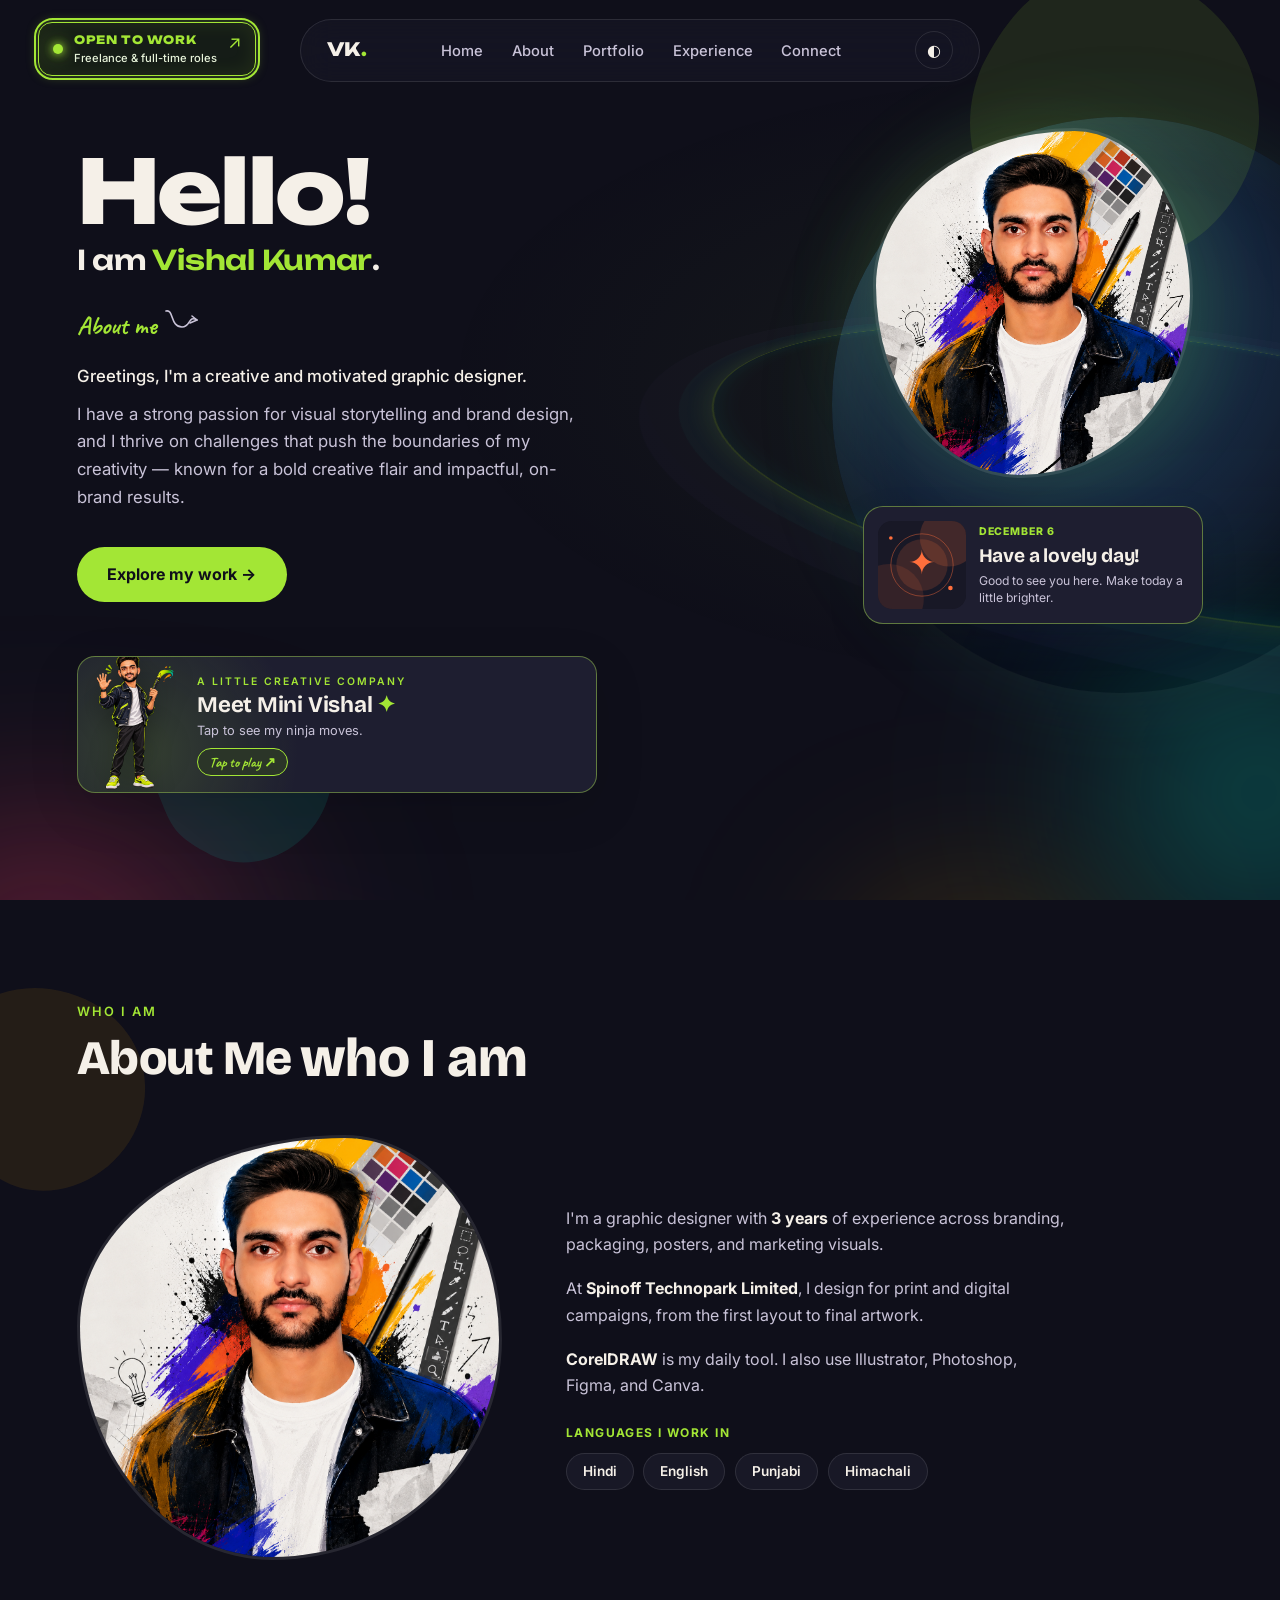
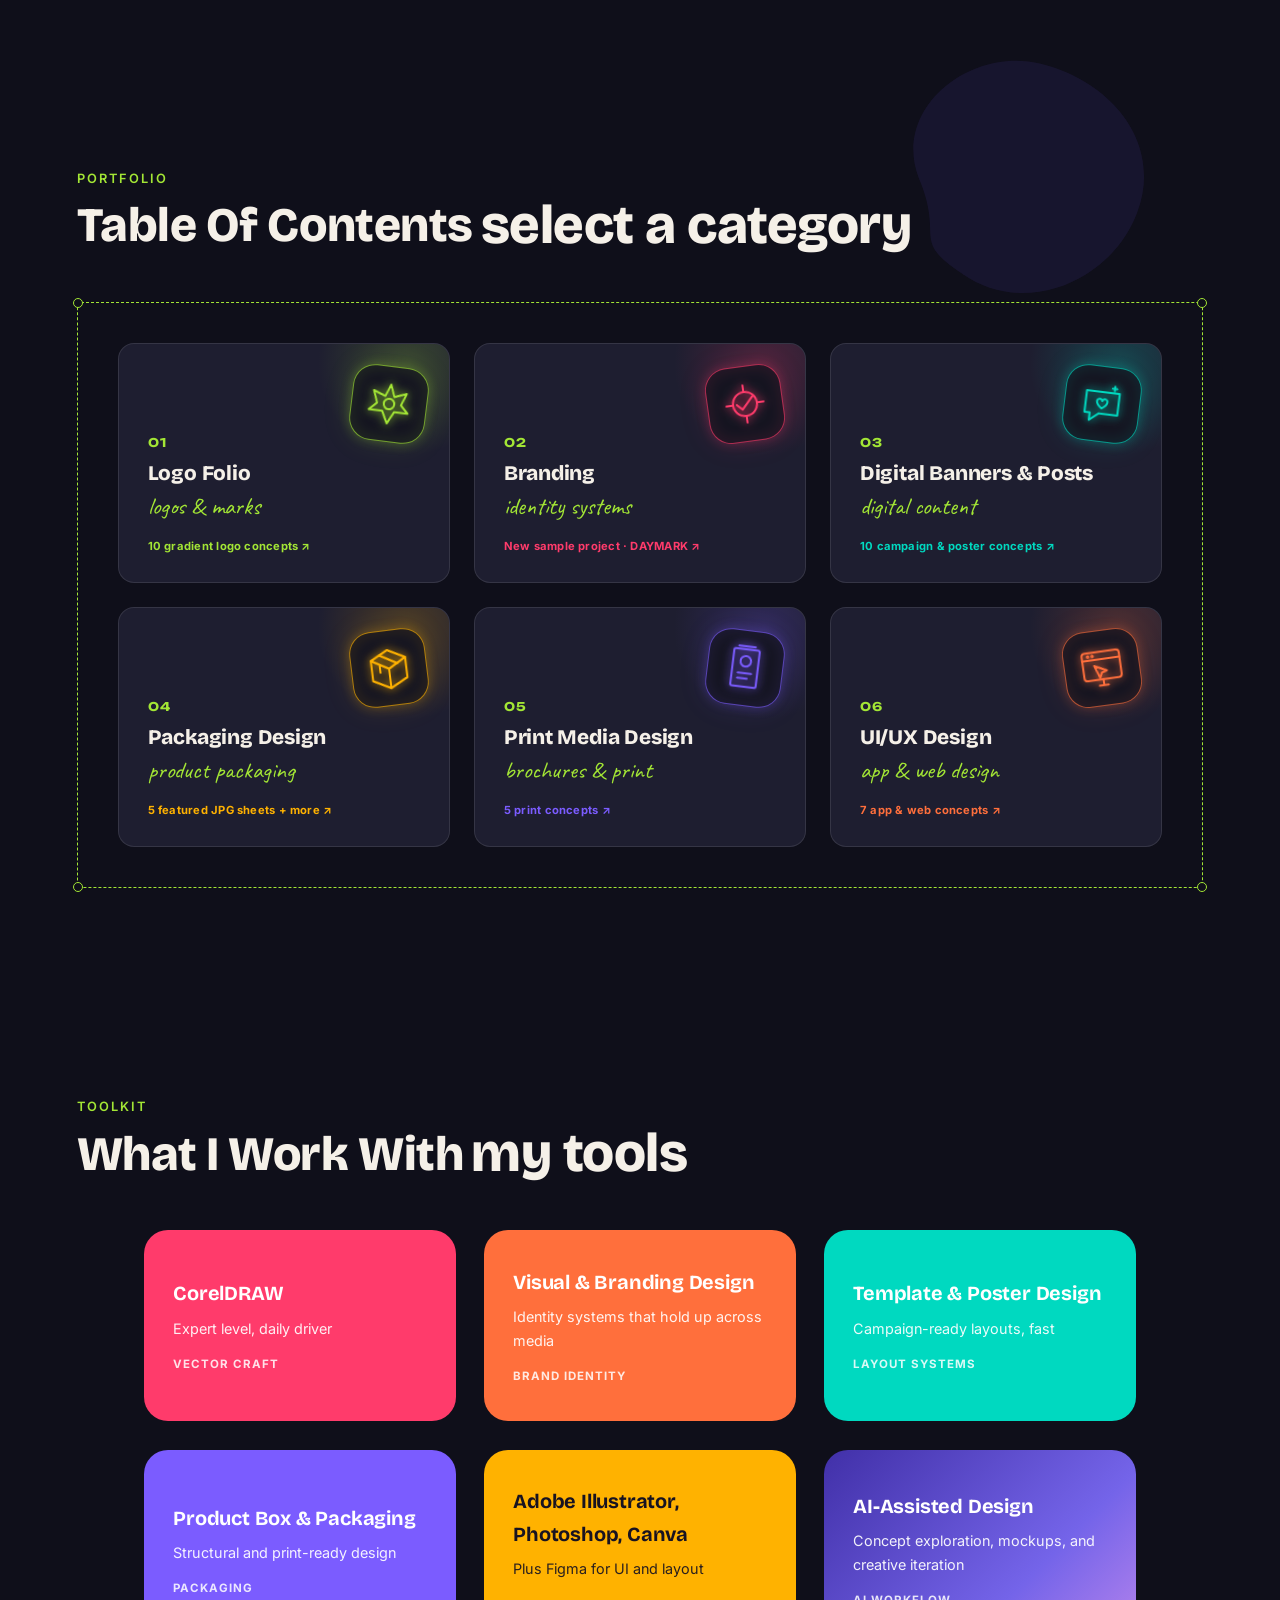
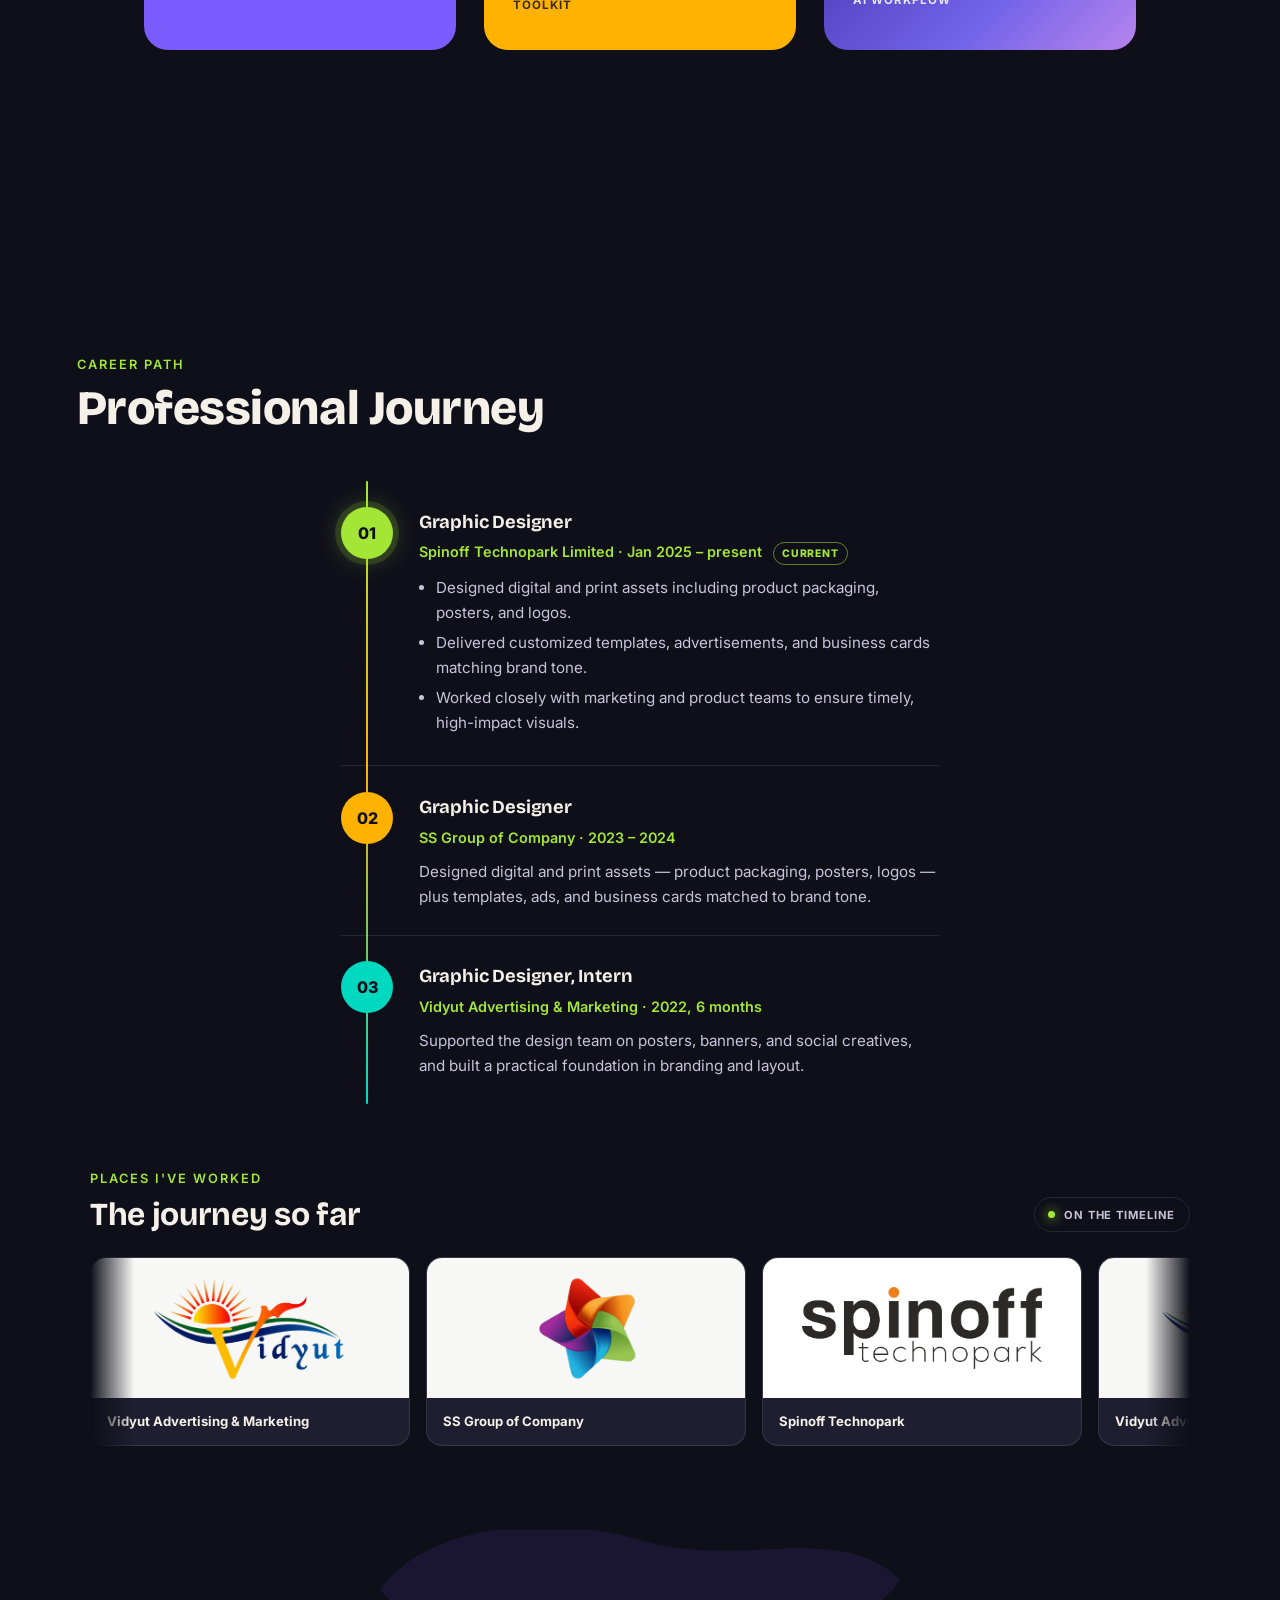
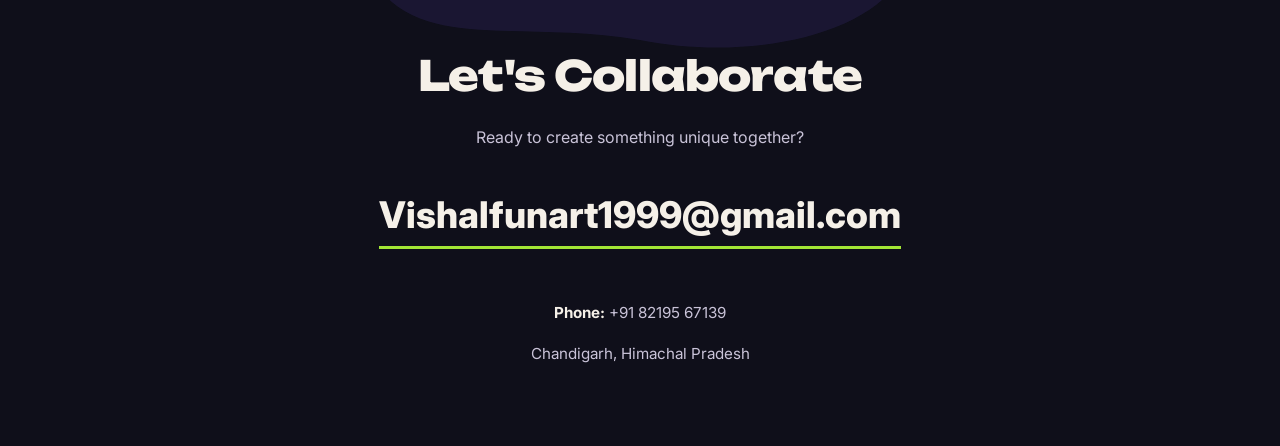
==== commit f7d04a08: "Refine about copy and animate career journey" ====
--- a/index.html
+++ b/index.html
@@ -102,13 +102,15 @@
       <img src="headshot.png" alt="Portrait of Vishal Kumar">
     </div>
     <div class="about-copy">
-      <p>I'm a creative, detail-oriented graphic designer with <strong>over 2 years</strong> of experience in visual storytelling and impactful design.</p>
-      <p>Currently working in <strong>branding, packaging, poster design, and marketing visuals</strong> for <strong>Spinoff Technopark Limited</strong>.</p>
-      <p>Expert in <strong>CorelDRAW</strong> and proficient with the Adobe Suite, Figma, and Canva. I bring a multilingual lens to my design approach:</p>
+      <p>I'm a graphic designer with <strong id="experienceYears" data-base-years="3" data-base-date="2026-11-16">3 years</strong> of experience across branding, packaging, posters, and marketing visuals.</p>
+      <p>At <strong>Spinoff Technopark Limited</strong>, I design for print and digital campaigns, from the first layout to final artwork.</p>
+      <p><strong>CorelDRAW</strong> is my daily tool. I also use Illustrator, Photoshop, Figma, and Canva.</p>
+      <p class="language-intro">Languages I work in</p>
       <div class="langs">
         <span class="lang-pill">Hindi</span>
         <span class="lang-pill">English</span>
         <span class="lang-pill">Punjabi</span>
+        <span class="lang-pill">Himachali</span>
       </div>
     </div>
   </div>
@@ -221,7 +223,7 @@
       <div class="node">01</div>
       <div class="timeline-content">
         <h3>Graphic Designer</h3>
-        <p class="role-meta">Spinoff Technopark Limited · Jan 2025 – present</p>
+        <p class="role-meta">Spinoff Technopark Limited · Jan 2025 – present <span class="journey-current">Current</span></p>
         <ul class="desc-list">
           <li>Designed digital and print assets including product packaging, posters, and logos.</li>
           <li>Delivered customized templates, advertisements, and business cards matching brand tone.</li>
--- a/styles.css
+++ b/styles.css
@@ -672,10 +672,11 @@
   max-width: 500px;
 }
 .about-copy strong { color: var(--text); }
+.about-copy .language-intro { margin: 1.5rem 0 0; font-size: .75rem; font-weight: 700; letter-spacing: .12em; text-transform: uppercase; color: var(--green); }
 .langs {
   display: flex;
   gap: 0.6rem;
-  margin-top: 1.4rem;
+  margin-top: .65rem;
   flex-wrap: wrap;
 }
 .lang-pill {
@@ -883,12 +884,34 @@
   position: relative;
   z-index: 2;
 }
+.timeline::before,
+.timeline::after {
+  content: '';
+  position: absolute;
+  top: 0;
+  bottom: 0;
+  left: 25px;
+  width: 2px;
+  border-radius: 2px;
+  pointer-events: none;
+}
+.timeline::before { background: var(--border); }
+.timeline::after { background: linear-gradient(to top, var(--teal), var(--amber) 55%, var(--green)); }
+.timeline.journey-ready::after { transform: scaleY(0); transform-origin: bottom; }
+.timeline.journey-ready.journey-active::after { animation: journey-path-rise 2.15s cubic-bezier(.22,1,.36,1) forwards; }
 .timeline-item {
   display: flex;
   gap: 1.6rem;
   padding: 1.6rem 0;
   border-bottom: 1px solid var(--border);
-}
+  position: relative;
+  z-index: 1;
+}
+.timeline.journey-ready .timeline-item { opacity: 0; transform: translateY(20px); }
+.timeline.journey-ready.journey-active .timeline-item { animation: journey-stop-in .6s cubic-bezier(.16,1,.3,1) forwards; }
+.timeline.journey-ready.journey-active .timeline-item:nth-child(3) { animation-delay: .1s; }
+.timeline.journey-ready.journey-active .timeline-item:nth-child(2) { animation-delay: .8s; }
+.timeline.journey-ready.journey-active .timeline-item:nth-child(1) { animation-delay: 1.5s; }
 .timeline-item:last-child { border-bottom: none; }
 .node {
   width: 52px;
@@ -905,6 +928,14 @@
 .timeline-item:nth-child(1) .node { background: var(--green); color: var(--ink); }
 .timeline-item:nth-child(2) .node { background: var(--amber); color: var(--ink); }
 .timeline-item:nth-child(3) .node { background: var(--teal); color: var(--ink); }
+.timeline-item:first-child .node { box-shadow: 0 0 0 6px color-mix(in srgb, var(--green) 15%, transparent), 0 0 28px color-mix(in srgb, var(--green) 30%, transparent); }
+.journey-current { display: inline-block; margin-left: .45rem; padding: .14rem .5rem; border: 1px solid color-mix(in srgb, var(--green) 55%, transparent); border-radius: 99px; color: var(--green); font-size: .65rem; font-weight: 800; letter-spacing: .08em; text-transform: uppercase; vertical-align: middle; }
+@keyframes journey-path-rise { to { transform: scaleY(1); } }
+@keyframes journey-stop-in { to { opacity: 1; transform: translateY(0); } }
+@media (prefers-reduced-motion: reduce) {
+  .timeline.journey-ready::after,
+  .timeline.journey-ready .timeline-item { transform: none; opacity: 1; animation: none; }
+}
 .timeline-content h3 { font-size: 1.15rem; margin-bottom: 0.2rem; }
 .timeline-content .role-meta {
   color: var(--green);
